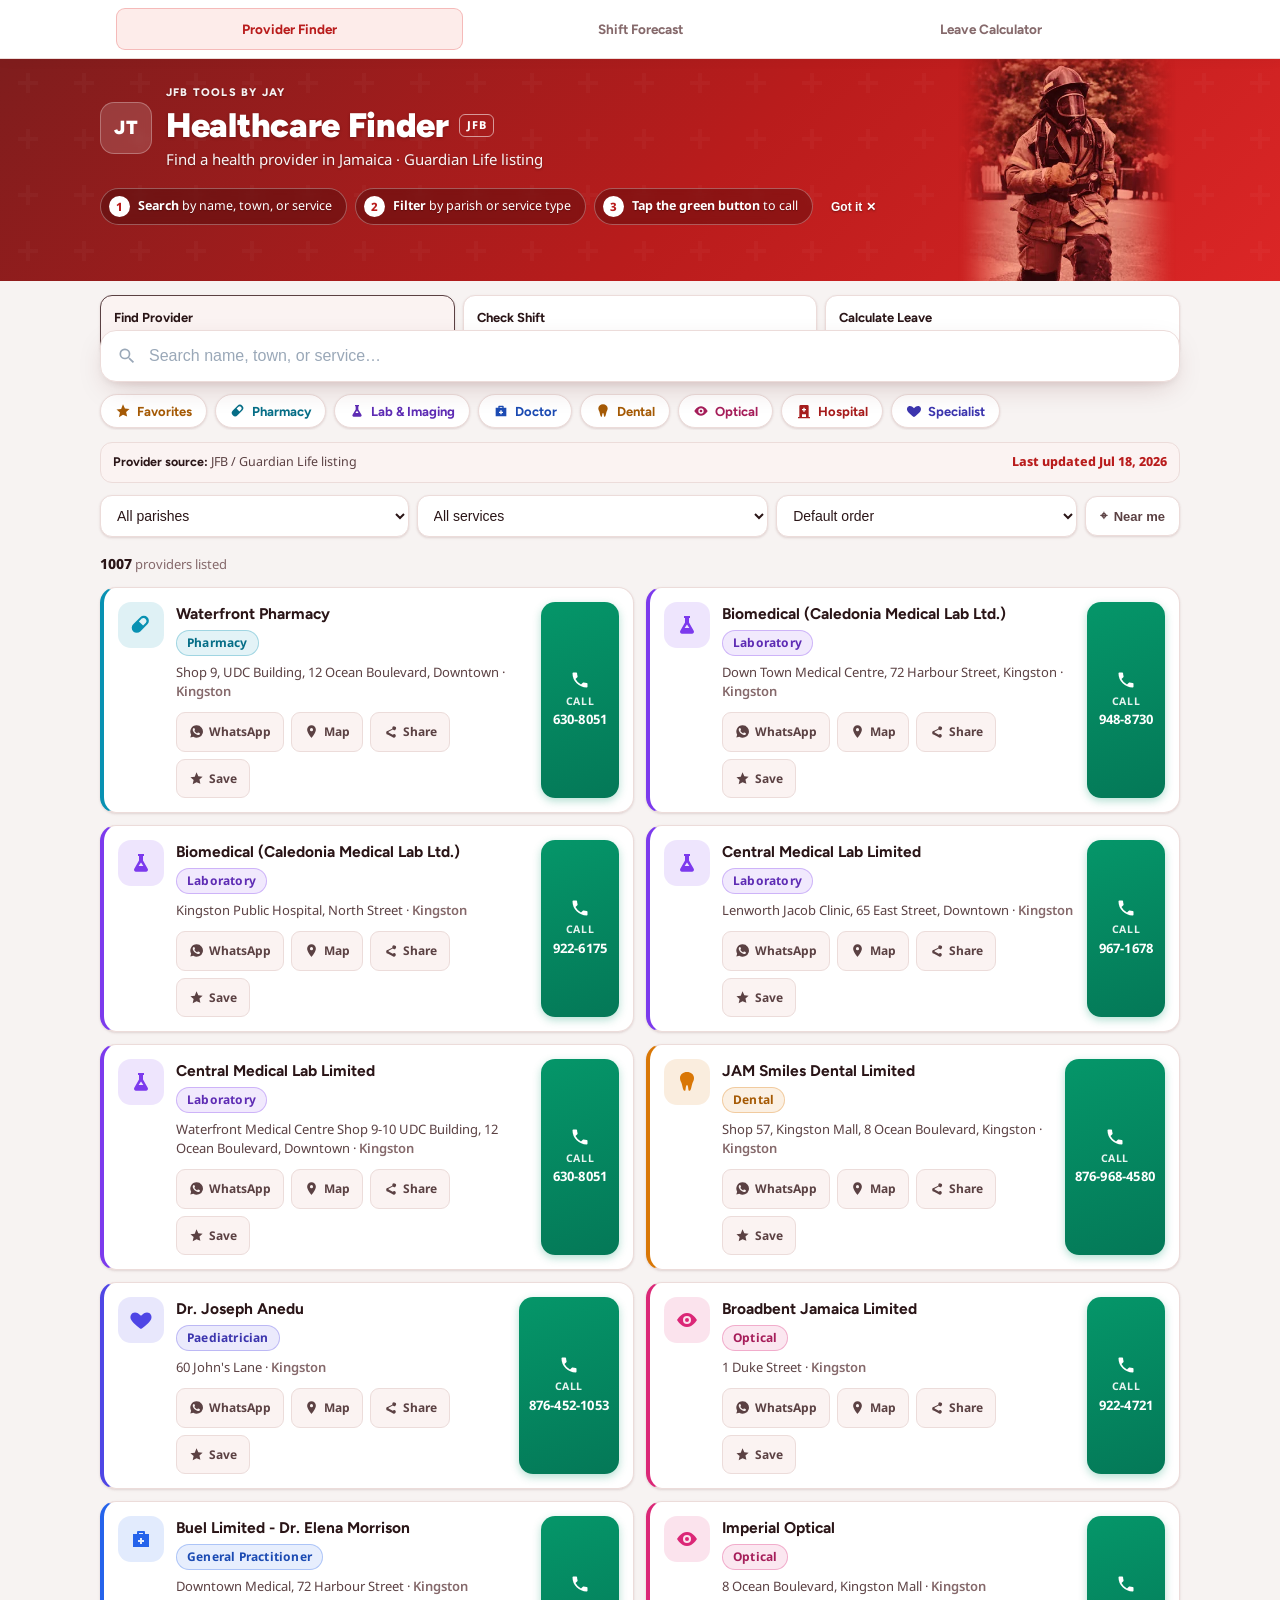
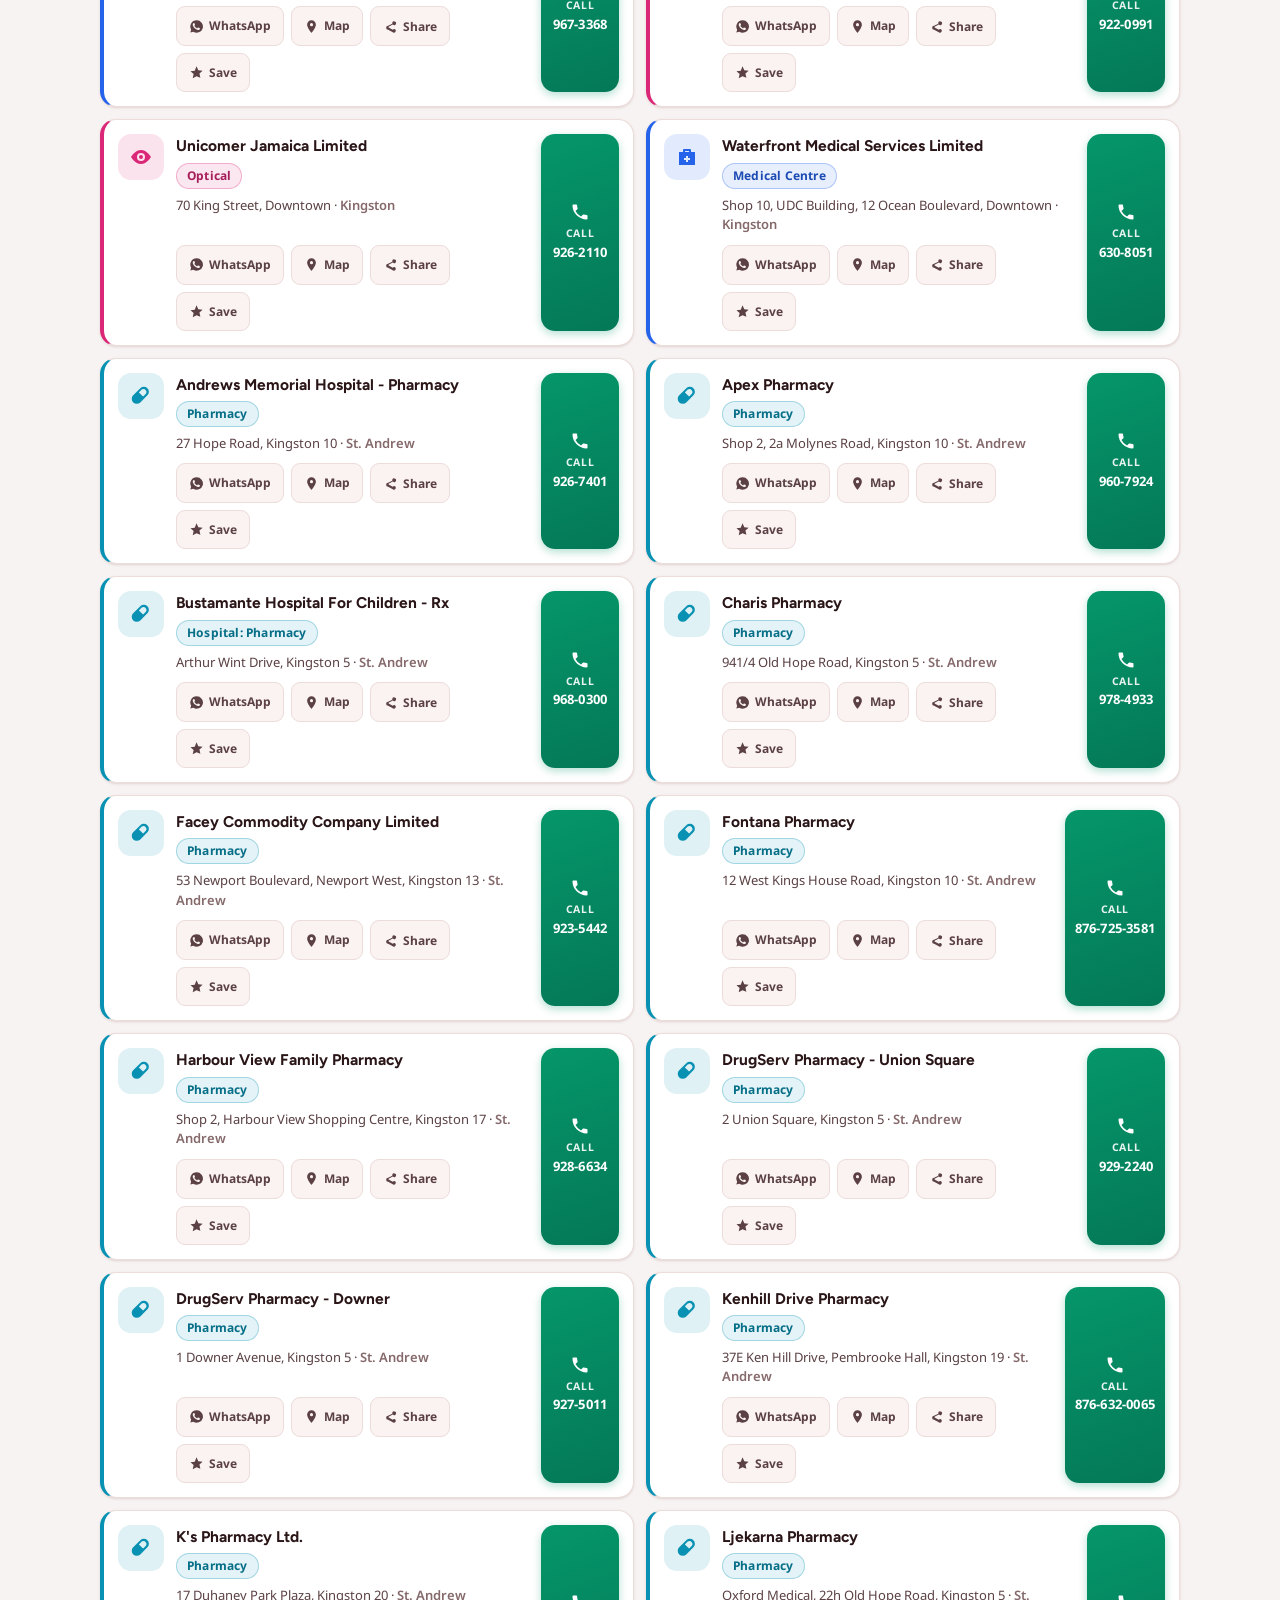
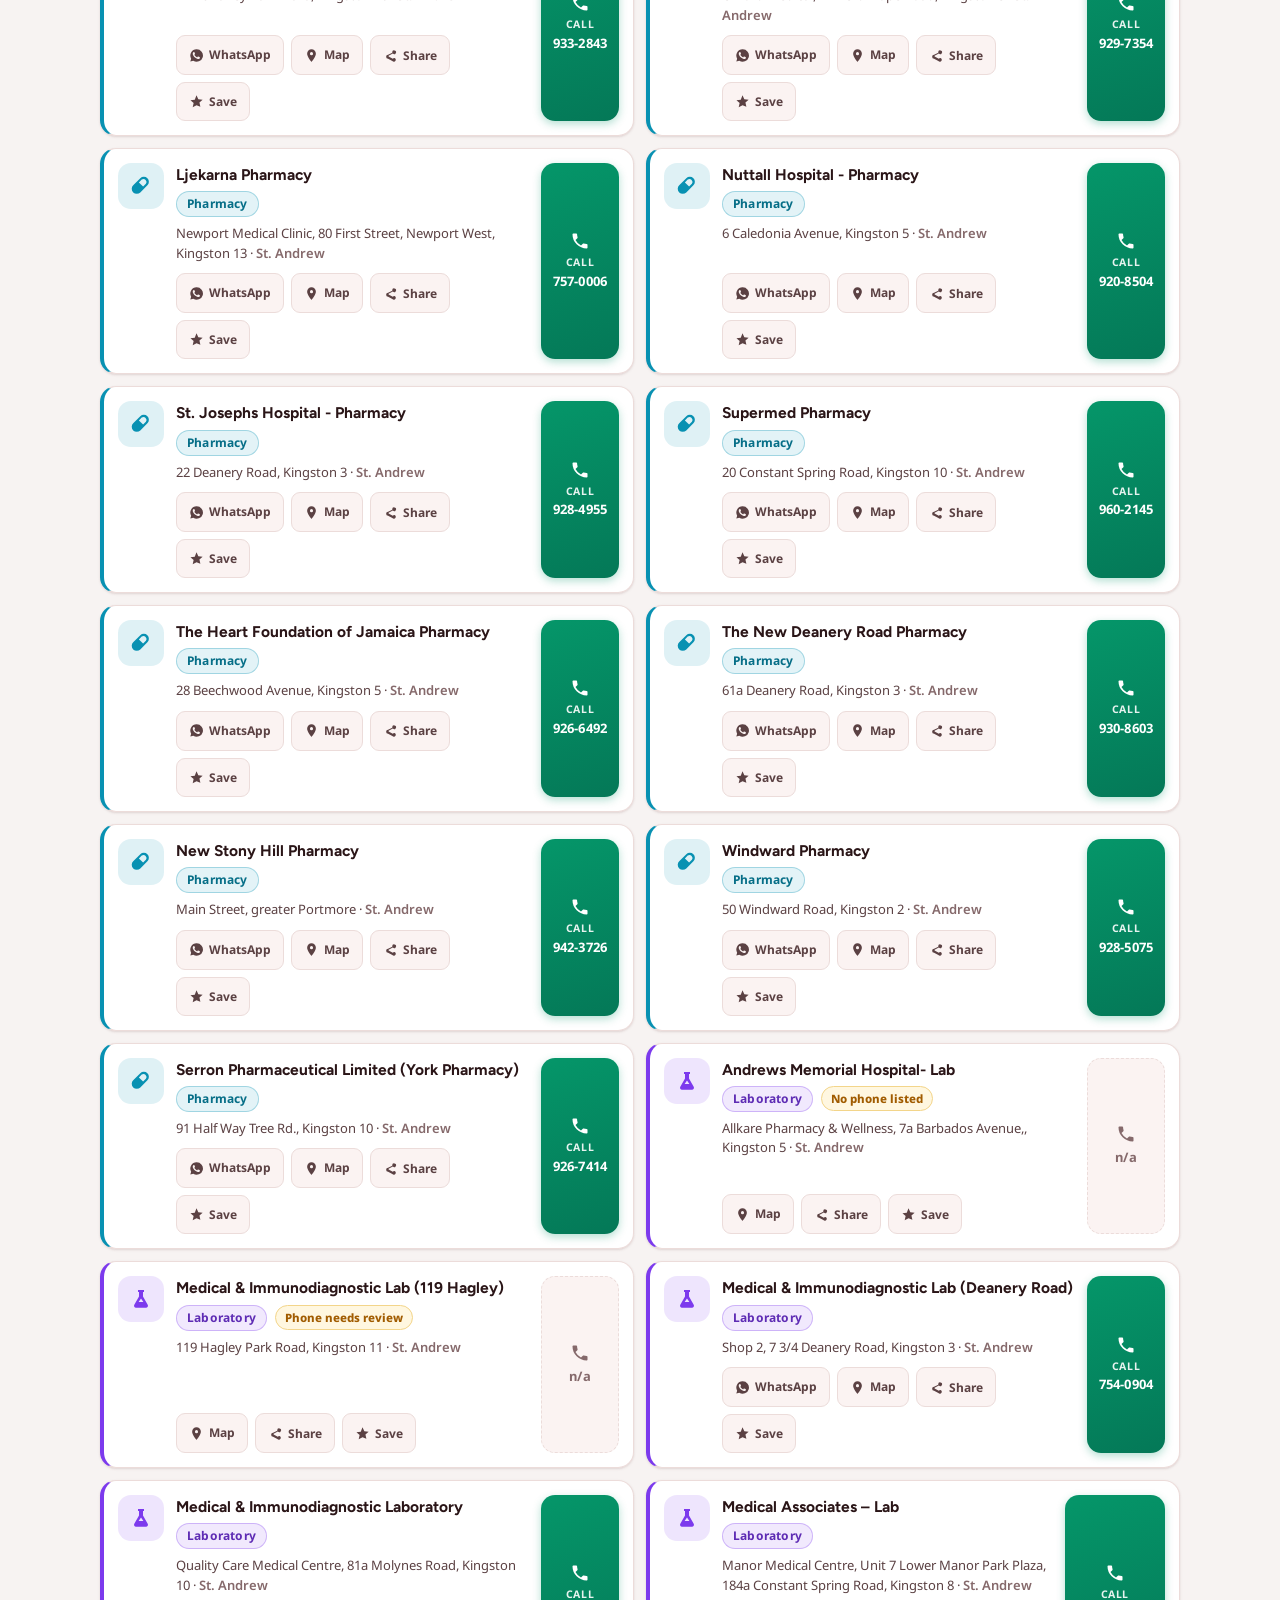
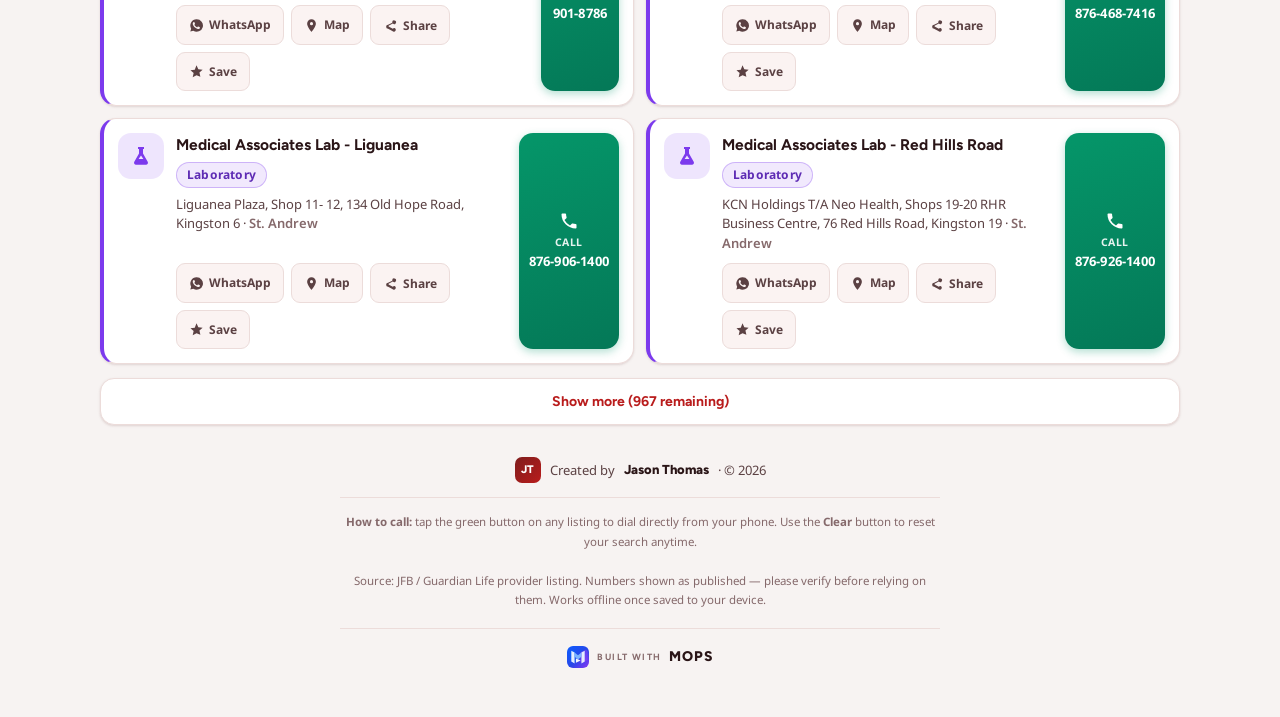
==== index.html @ def58ae9 "Calm the red: neutral selected states and more legible banner text - Selected chips/tabs/buttons use" ====
<!DOCTYPE html>
<html lang="en">
<head>
<meta charset="utf-8">
<meta name="viewport" content="width=device-width, initial-scale=1">
<meta name="theme-color" content="#b91c1c">
<title>Jason's Healthcare Finder List (JFB)</title>
<link rel="manifest" href="manifest.json">
<link rel="apple-touch-icon" href="icon-192.png">
<link rel="icon" type="image/png" href="icon-192.png">
<link rel="preconnect" href="https://fonts.googleapis.com">
<link rel="preconnect" href="https://fonts.gstatic.com" crossorigin>
<link href="https://fonts.googleapis.com/css2?family=Figtree:wght@500;600;700;800;900&family=Noto+Sans:wght@400;500;600;700&display=swap" rel="stylesheet">
<link rel="stylesheet" href="theme.css">
<style>
  /* Redesign v2 — hero gradient, category color system, card grid, sticky search
     Type: Figtree / Noto Sans · WCAG AA preserved */
  :root{ color-scheme:light dark;
    /* category colors */
    --cat-pharm:#0891b2; --cat-lab:#7c3aed; --cat-doc:#2563eb; --cat-spec:#4f46e5;
    --cat-dent:#d97706; --cat-opt:#db2777; --cat-hosp:#dc2626; --cat-def:#64748b;
    /* darkens chip text/fills for AA contrast on light bg; 0% in dark mode */
    --chip-mix:24%;
  }
  *{box-sizing:border-box;margin:0;padding:0}
  html{-webkit-text-size-adjust:100%;scroll-behavior:smooth}
  body{background:var(--bg);color:var(--ink);font-family:var(--font-body);line-height:1.5;padding-bottom:48px}
  a:focus-visible,button:focus-visible,select:focus-visible,input:focus-visible{
    outline:3px solid var(--ring);outline-offset:2px;border-radius:8px}
  @media (prefers-reduced-motion: reduce){
    *{animation-duration:.01ms !important;transition-duration:.01ms !important}
    html{scroll-behavior:auto}
  }
  .wrap{max-width:1080px;margin:0 auto}


  /* ---------- HERO ---------- */
  .hero{position:relative;overflow:hidden;color:#fff;
    background:linear-gradient(135deg,var(--hero1) 0%,var(--hero2) 55%,var(--hero3) 100%);
    padding:26px 16px 56px}
  .hero::before{content:"";position:absolute;inset:0;opacity:.5;pointer-events:none;
    background-image:url("data:image/svg+xml,%3Csvg xmlns='http://www.w3.org/2000/svg' width='56' height='56'%3E%3Cpath d='M26 14h4v8h8v4h-8v8h-4v-8h-8v-4h8z' fill='%23ffffff' fill-opacity='0.05'/%3E%3C/svg%3E")}
  .hero::after{content:"";position:absolute;right:-120px;top:-120px;width:340px;height:340px;
    border-radius:50%;background:radial-gradient(circle,rgba(255,255,255,.14),transparent 70%);pointer-events:none}
  .hero .inner{position:relative;z-index:1}
  .brand{display:flex;align-items:center;gap:14px}
  .brand-id{display:flex;align-items:center;gap:14px;min-width:0}
  .brandmark{flex:0 0 auto;width:52px;height:52px;border-radius:14px;
    background:rgba(255,255,255,.14);border:1px solid rgba(255,255,255,.28);
    backdrop-filter:blur(4px);color:#fff;font-family:var(--font-head);font-weight:900;
    font-size:19px;letter-spacing:.5px;display:flex;align-items:center;justify-content:center}
  .titlerow{display:flex;align-items:center;gap:10px;flex-wrap:wrap}
  h1{font-family:var(--font-head);font-weight:900;letter-spacing:-.3px;
    font-size:clamp(23px,4.5vw,34px);line-height:1.15}
  .badge{font-size:11px;font-weight:800;color:#fff;border:1.5px solid rgba(255,255,255,.55);
    border-radius:6px;padding:2px 7px;letter-spacing:.8px}
  .sub{margin-top:3px;font-size:clamp(13px,1.8vw,15px);color:rgba(255,255,255,.85)}
  .sub b{color:#fff;font-weight:700}
  .app-kicker{font-family:var(--font-head);font-size:11px;font-weight:800;letter-spacing:1.2px;
    text-transform:uppercase;color:rgba(255,255,255,.72);margin-bottom:4px}

  /* steps */
  .steps{display:flex;gap:8px;margin-top:18px;flex-wrap:wrap;align-items:center}
  .steps.hidden{display:none}
  .step{display:flex;align-items:center;gap:8px;background:rgba(255,255,255,.12);
    border:1px solid rgba(255,255,255,.22);border-radius:999px;padding:7px 14px 7px 8px;
    backdrop-filter:blur(4px)}
  .step .n{flex:0 0 auto;width:21px;height:21px;border-radius:50%;background:#fff;
    color:var(--hero2);font-size:11.5px;font-weight:800;display:flex;align-items:center;justify-content:center}
  .step .tx{font-size:12.5px;color:rgba(255,255,255,.92)}
  .step .tx b{color:#fff}
  .steps-dismiss{background:none;border:none;color:rgba(255,255,255,.75);font-size:12px;
    font-weight:700;cursor:pointer;padding:7px 10px;border-radius:999px}
  .steps-dismiss:hover{background:rgba(255,255,255,.12);color:#fff}

  /* ---------- STICKY SEARCH ---------- */
  .searchbar{position:sticky;top:54px;z-index:30;padding:0 16px;margin-top:-28px;
    transition:padding .2s}
  .searchbar .search{position:relative;max-width:1080px;margin:0 auto}
  .search input{width:100%;font-size:16px;padding:16px 16px 16px 48px;
    background:var(--card);border:1.5px solid var(--line);border-radius:16px;
    color:var(--ink);outline:none;box-shadow:var(--shadow-lg)}
  .search input::placeholder{color:#9aa8b8}
  .search input:focus{border-color:var(--primary-text);box-shadow:0 0 0 3px rgba(var(--primary-rgb),.18),var(--shadow-lg)}
  .search svg{position:absolute;left:17px;top:50%;transform:translateY(-50%);width:20px;height:20px;fill:#9aa8b8}
  .searchbar.stuck{background:var(--bg);padding-top:8px;padding-bottom:8px;
    box-shadow:0 10px 14px -12px rgba(var(--shadow-rgb),.35)}
  .searchbar.stuck .search input{box-shadow:var(--shadow)}
  @media (max-width:640px){
    .searchbar{position:relative;top:auto;z-index:1;margin-top:12px}
    .searchbar.stuck{background:transparent;padding-top:0;padding-bottom:0;box-shadow:none}
    .searchbar.stuck .search input{box-shadow:var(--shadow-lg)}
  }

  /* ---------- FILTERS ---------- */
  .controls{display:flex;gap:8px;margin:12px auto 0;padding:0 16px;flex-wrap:wrap;align-items:center;max-width:1112px}
  select{flex:1 1 auto;font-size:14px;padding:11px 12px;color:var(--ink);
    background:var(--card);border:1.5px solid var(--line);border-radius:12px;outline:none;
    min-width:130px;box-shadow:var(--shadow);cursor:pointer}
  select:focus{border-color:var(--primary-text)}
  .clear{flex:0 0 auto;font-size:13px;font-weight:700;padding:11px 14px;
    background:var(--card);color:var(--cat-hosp);border:1.5px solid var(--line);border-radius:12px;
    cursor:pointer;box-shadow:var(--shadow);display:none;align-items:center;gap:5px}
  .clear.on{display:inline-flex}
  .clear:hover{border-color:var(--cat-hosp);background:color-mix(in srgb,var(--cat-hosp) 8%,var(--card))}
  .near{flex:0 0 auto;font-size:13px;font-weight:800;padding:11px 14px;
    background:var(--card);color:var(--ink2);border:1.5px solid var(--line);
    border-radius:12px;cursor:pointer;box-shadow:var(--shadow);display:inline-flex;align-items:center;gap:7px}
  .near:hover{background:var(--primary-soft);border-color:var(--primary-text)}
  .near.on{background:var(--sel-bg);border-color:var(--sel-bg);color:var(--sel-fg)}
  .near.busy{opacity:.75;cursor:wait}
  .suite-strip{display:grid;grid-template-columns:repeat(3,1fr);gap:8px;max-width:1112px;margin:14px auto 0;padding:0 16px}
  .suite-tile{text-decoration:none;background:var(--card);border:1.5px solid var(--line);border-radius:12px;
    padding:12px 13px;box-shadow:var(--shadow);color:var(--ink2);transition:transform .12s,border-color .15s}
  .suite-tile:hover{transform:translateY(-1px);border-color:var(--primary-text)}
  .suite-tile.active{background:var(--card2);border-color:var(--ink2)}
  .suite-tile b{display:block;font-family:var(--font-head);font-size:13px;color:var(--ink);margin-bottom:2px}
  .suite-tile span{display:block;font-size:11.5px;color:var(--muted);line-height:1.35}
  .sourcebar{max-width:1112px;margin:12px auto 0;padding:0 16px}
  .sourcebar-inner{display:flex;gap:8px;align-items:center;justify-content:space-between;flex-wrap:wrap;
    background:var(--card2);border:1px solid var(--line);border-radius:12px;padding:10px 12px;
    color:var(--ink2);font-size:12.5px}
  .sourcebar b{font-family:var(--font-head);color:var(--ink)}
  .sourcebar .stamp{font-weight:800;color:var(--primary-text)}
  @media (max-width:640px){.suite-strip{grid-template-columns:1fr}.suite-tile span{display:none}}

  /* ---------- RESULTS BAR ---------- */
  .resultsbar{display:flex;align-items:center;gap:8px;flex-wrap:wrap;
    padding:16px 16px 4px;max-width:1112px;margin:0 auto;font-size:13px;color:var(--muted)}
  .resultsbar b{color:var(--ink);font-weight:800;font-size:14px}
  .fchip{display:inline-flex;align-items:center;gap:6px;font-size:12px;font-weight:700;
    color:var(--ink);background:var(--card2);border:1px solid var(--line);
    border-radius:999px;padding:4px 6px 4px 11px;cursor:pointer;font-family:var(--font-body)}
  .fchip .x{width:16px;height:16px;border-radius:50%;background:rgba(var(--shadow-rgb),.12);
    display:inline-flex;align-items:center;justify-content:center;font-size:11px;line-height:1}
  .fchip:hover .x{background:rgba(var(--shadow-rgb),.25)}

  /* ---------- CATEGORY QUICK-CHIPS ---------- */
  .catbar{display:flex;gap:8px;overflow-x:auto;padding:12px 16px 2px;max-width:1112px;margin:0 auto;
    -webkit-overflow-scrolling:touch;scrollbar-width:none}
  .catbar::-webkit-scrollbar{display:none}
  .catchip{flex:0 0 auto;display:inline-flex;align-items:center;gap:6px;font-family:var(--font-head);
    font-size:13px;font-weight:700;color:color-mix(in srgb,#000 var(--chip-mix),var(--cc,var(--muted)));cursor:pointer;
    background:var(--card);border:1.5px solid var(--line);border-radius:999px;padding:8px 14px;
    box-shadow:var(--shadow);white-space:nowrap;transition:border-color .15s,background .15s,transform .12s}
  .catchip:hover{transform:translateY(-1px)}
  .catchip svg{width:16px;height:16px;fill:color-mix(in srgb,#000 var(--chip-mix),var(--cc,var(--muted)))}
  .catchip.on{color:#fff;background:color-mix(in srgb,#000 var(--chip-mix),var(--cc,var(--primary)));border-color:color-mix(in srgb,#000 var(--chip-mix),var(--cc,var(--primary)))}
  .catchip.on svg{fill:#fff}

  /* ---------- CARD GRID ---------- */
  main{padding:8px 16px 0;max-width:1112px;margin:0 auto;
    display:grid;grid-template-columns:1fr;gap:10px}
  @media(min-width:900px){main{grid-template-columns:1fr 1fr;gap:12px}}
  .card{background:var(--card);border:1px solid var(--line);border-radius:16px;
    padding:14px;display:flex;gap:12px;align-items:center;box-shadow:var(--shadow);
    border-left:4px solid var(--cat,var(--cat-def));
    transition:transform .15s ease,box-shadow .15s ease}
  .card:hover{transform:translateY(-2px);box-shadow:0 8px 20px -8px rgba(var(--shadow-rgb),.28)}
  .card.in{animation:rise .35s ease both}
  @keyframes rise{from{opacity:0;transform:translateY(10px)}to{opacity:1;transform:none}}
  .avatar{flex:0 0 auto;width:46px;height:46px;border-radius:13px;align-self:flex-start;
    background:color-mix(in srgb,var(--cat,var(--cat-def)) 13%,transparent);
    display:flex;align-items:center;justify-content:center}
  .avatar svg{width:24px;height:24px;fill:var(--cat,var(--cat-def))}
  .card .body{flex:1;min-width:0}
  .name{font-family:var(--font-head);font-size:15.5px;font-weight:700;margin-bottom:5px;color:var(--ink)}
  .typerow{display:flex;align-items:center;gap:8px;margin-bottom:7px;flex-wrap:wrap}
  .chip{font-size:12px;font-weight:700;letter-spacing:.2px;
    color:color-mix(in srgb,#000 var(--chip-mix),var(--cat,var(--cat-def)));
    background:color-mix(in srgb,var(--cat,var(--cat-def)) 11%,transparent);
    border:1px solid color-mix(in srgb,var(--cat,var(--cat-def)) 30%,transparent);
    border-radius:20px;padding:3px 10px;white-space:nowrap}
  .badge-soft{font-size:11.5px;font-weight:800;color:var(--muted);
    background:var(--card2);border:1px solid var(--line);border-radius:999px;padding:3px 9px;white-space:nowrap}
  .badge-soft.warn{color:#a15c00;background:#fff7e0;border-color:#f3d58a}
  .distance{font-size:12px;color:var(--primary-text);font-weight:800;margin-top:5px}
  .addr{font-size:13px;color:var(--ink2);line-height:1.5}
  .parish{color:var(--muted);font-weight:600}
  .note{font-size:12px;color:var(--muted);font-style:italic;margin-top:5px}
  .call{flex:0 0 auto;display:flex;flex-direction:column;align-items:center;justify-content:center;
    text-decoration:none;min-width:78px;padding:11px 10px;border-radius:14px;
    background:linear-gradient(160deg,var(--green),var(--green-dark));color:#fff;font-weight:700;
    box-shadow:0 3px 8px rgba(5,150,105,.30);transition:transform .12s ease,box-shadow .12s ease}
  .call:hover{transform:translateY(-1px);box-shadow:0 5px 12px rgba(5,150,105,.38)}
  .call:active{transform:scale(.96)}
  .call svg{width:20px;height:20px;fill:#fff;margin-bottom:4px}
  .call .lbl{font-size:10.5px;text-transform:uppercase;letter-spacing:.6px;opacity:.9;margin-bottom:1px}
  .call .num{font-size:13px;letter-spacing:.2px}
  .call.dead{background:var(--card2);color:var(--muted);pointer-events:none;
    border:1px dashed var(--line);box-shadow:none}
  .call.dead svg{fill:var(--muted)}

  /* ---------- CARD ACTION ROW ---------- */
  .card{align-items:stretch}
  .card .body{display:flex;flex-direction:column}
  .actions{display:flex;gap:7px;margin-top:auto;padding-top:10px;flex-wrap:wrap}
  .act{display:inline-flex;align-items:center;gap:5px;font-family:var(--font-body);font-size:12px;
    font-weight:700;color:var(--ink2);text-decoration:none;cursor:pointer;
    background:var(--card2);border:1px solid var(--line);border-radius:9px;padding:10px 12px;
    transition:transform .12s ease,border-color .15s,background .15s,color .15s}
  .act:hover{transform:translateY(-1px);border-color:var(--primary-text);color:var(--primary-text)}
  .act svg{width:15px;height:15px;fill:currentColor}
  .act.wa:hover{border-color:#25d366;color:#128c3e}
  .act.fav.on{background:#fff7e0;border-color:var(--cat-dent);color:var(--cat-dent)}
  .act.fav.on svg{fill:var(--cat-dent)}
  @media (prefers-color-scheme: dark){ .act.fav.on{background:rgba(251,191,36,.14)} }

  /* On narrow screens the call button becomes a full-width bar under the card
     instead of a full-height side column */
  @media (max-width:640px){
    .card{flex-wrap:wrap}
    .call{flex:1 1 100%;flex-direction:row;gap:9px;min-width:0;padding:12px 14px;margin-top:2px}
    .call svg{margin-bottom:0}
    .call .lbl{margin-bottom:0}
    .call .num{font-size:14.5px}
    .call.dead{padding:9px 14px}
  }

  .empty{grid-column:1/-1;text-align:center;color:var(--muted);padding:48px 20px;font-size:14px}
  .empty svg{width:54px;height:54px;fill:none;stroke:var(--muted);stroke-width:1.6;
    opacity:.6;margin-bottom:12px}
  .empty b{color:var(--ink);display:block;margin-bottom:6px;font-size:16px;font-family:var(--font-head)}
  .empty button{margin-top:14px;font-size:13.5px;font-weight:700;color:var(--ink2);
    background:var(--card2);border:1.5px solid var(--line);border-radius:10px;
    padding:9px 18px;cursor:pointer}
  mark{background:#fde68a;color:#7c4a03;border-radius:3px;padding:0 2px;font-weight:700}
  .more{grid-column:1/-1;display:block;width:100%;padding:14px;margin:2px 0;text-align:center;
    background:var(--card);color:var(--primary-text);border:1.5px solid var(--line);border-radius:14px;
    font-size:14px;font-weight:700;font-family:var(--font-head);cursor:pointer;box-shadow:var(--shadow);
    transition:background .15s,border-color .15s}
  .more:hover{border-color:var(--primary-text);background:var(--primary-soft)}

  /* ---------- BACK TO TOP ---------- */
  .totop{position:fixed;right:16px;bottom:18px;z-index:35;width:46px;height:46px;border-radius:50%;
    background:var(--primary-dark);color:#fff;border:none;cursor:pointer;box-shadow:var(--shadow-lg);
    display:flex;align-items:center;justify-content:center;opacity:0;pointer-events:none;
    transform:translateY(8px);transition:opacity .2s,transform .2s}
  .totop.on{opacity:1;pointer-events:auto;transform:none}
  .totop svg{width:20px;height:20px;fill:#fff}

  /* ---------- FOOTER ---------- */
  footer{padding:30px 16px 0;color:var(--muted);font-size:11.5px;text-align:center;line-height:1.7}
  footer .wrap{max-width:600px}
  footer .credit{display:flex;align-items:center;justify-content:center;gap:9px;
    font-size:13px;color:var(--ink2);margin-bottom:14px;padding-bottom:14px;border-bottom:1px solid var(--line)}
  footer .credit .cm{width:26px;height:26px;border-radius:7px;background:linear-gradient(135deg,var(--hero1),var(--hero2));
    color:#fff;font-family:var(--font-head);font-weight:800;font-size:11px;letter-spacing:.3px;
    display:inline-flex;align-items:center;justify-content:center}
  footer .credit b{font-family:var(--font-head);color:var(--ink);font-weight:800}
  footer .mops{display:flex;align-items:center;justify-content:center;gap:8px;
    margin-top:18px;padding-top:16px;border-top:1px solid var(--line)}
  footer .mops .mops-m{width:22px;height:22px;flex:0 0 auto;border-radius:6px}
  footer .mops .mops-tag{font-family:var(--font-head);font-size:9px;font-weight:700;
    letter-spacing:1.4px;color:var(--muted)}
  footer .mops .mops-wm{font-family:var(--font-head);font-size:14px;font-weight:800;
    letter-spacing:.8px;color:var(--ink)}

  /* ---------- DARK MODE ---------- */
  @media (prefers-color-scheme: dark){
    :root{
      --cat-pharm:#38bdf8; --cat-lab:#a78bfa; --cat-doc:#60a5fa; --cat-spec:#818cf8;
      --cat-dent:#fbbf24; --cat-opt:#f472b6; --cat-hosp:#f87171; --cat-def:#94a3b8;
      --chip-mix:0%;
    }
    .badge-soft.warn{color:#fbbf24;background:rgba(251,191,36,.14);border-color:rgba(251,191,36,.35)}
    mark{background:#7c4a03;color:#fde68a}
  }
</style>
</head>
<body>
<nav class="nav">
  <div class="nav-inner">
    <a href="./" class="active">Provider Finder</a>
    <a href="watch/">Shift Forecast</a>
    <a href="leave/">Leave Calculator</a>
  </div>
</nav>

<header class="hero">
 <div class="inner wrap">
  <div class="brand">
    <div class="brand-id">
      <div class="brandmark" aria-hidden="true">JT</div>
      <div>
        <div class="app-kicker">JFB Tools by Jay</div>
        <div class="titlerow"><h1>Healthcare Finder</h1><span class="badge">JFB</span></div>
        <div class="sub">Find a health provider in Jamaica · Guardian Life listing</div>
      </div>
    </div>
  </div>
  <div class="steps" id="steps">
    <div class="step"><span class="n">1</span><span class="tx"><b>Search</b> by name, town, or service</span></div>
    <div class="step"><span class="n">2</span><span class="tx"><b>Filter</b> by parish or service type</span></div>
    <div class="step"><span class="n">3</span><span class="tx"><b>Tap the green button</b> to call</span></div>
    <button class="steps-dismiss" id="stepsHide" type="button" aria-label="Hide instructions">Got it ✕</button>
  </div>
 </div>
</header>

<div class="suite-strip" aria-label="JFB tools">
  <a class="suite-tile active" href="./"><b>Find Provider</b><span>Search, filter, call, map, and save providers.</span></a>
  <a class="suite-tile" href="watch/"><b>Check Shift</b><span>See current duty, next shift, and calendar export.</span></a>
  <a class="suite-tile" href="leave/"><b>Calculate Leave</b><span>Get return dates with public holidays excluded.</span></a>
</div>

<div class="searchbar" id="searchbar">
  <div class="search">
    <svg viewBox="0 0 24 24" aria-hidden="true"><path d="M15.5 14h-.79l-.28-.27a6.5 6.5 0 1 0-.7.7l.27.28v.79l5 4.99L20.49 19zm-6 0A4.5 4.5 0 1 1 14 9.5 4.5 4.5 0 0 1 9.5 14z"/></svg>
    <input id="q" type="search" inputmode="search" autocomplete="off"
      placeholder="Search name, town, or service…" aria-label="Search providers">
  </div>
</div>

<div class="catbar" id="catbar" role="group" aria-label="Quick category filters"></div>

<div class="sourcebar">
  <div class="sourcebar-inner">
    <span><b>Provider source:</b> JFB / Guardian Life listing</span>
    <span class="stamp">Last updated Jul 18, 2026</span>
  </div>
</div>

<div class="controls">
  <select id="parish" aria-label="Filter by parish"></select>
  <select id="type" aria-label="Filter by provider type"></select>
  <select id="sort" aria-label="Sort results">
    <option value="default">Default order</option>
    <option value="relevance">Best match</option>
    <option value="az">Name: A to Z</option>
    <option value="distance">Nearest first</option>
  </select>
  <button id="near" class="near" type="button" aria-pressed="false" aria-label="Use your location to sort providers nearby">
    <span aria-hidden="true">⌖</span> Near me
  </button>
  <button id="clear" class="clear" type="button" aria-label="Clear search and filters">&times; Clear</button>
</div>

<div class="resultsbar" id="count" role="status" aria-live="polite"></div>
<main id="list"></main>

<button class="totop" id="totop" type="button" aria-label="Back to top">
  <svg viewBox="0 0 24 24"><path d="M12 5l7 7-1.4 1.4L13 8.8V20h-2V8.8l-4.6 4.6L5 12z"/></svg>
</button>

<footer>
 <div class="wrap">
  <div class="credit"><span class="cm" aria-hidden="true">JT</span> Created by <b>Jason Thomas</b> &middot; &copy; 2026</div>
  <b>How to call:</b> tap the green button on any listing to dial directly from your phone.
  Use the <b>Clear</b> button to reset your search anytime.<br><br>
  Source: JFB / Guardian Life provider listing. Numbers shown as published — please verify before relying on them.
  Works offline once saved to your device.
  <div class="mops" role="img" aria-label="Built with MOPS — Media Operations System">
    <svg class="mops-m" viewBox="0 0 128 128" aria-hidden="true">
      <defs><linearGradient id="mopsGrad" x1="0" y1="0" x2="1" y2="1">
        <stop offset="0" stop-color="#0b5cff"/><stop offset=".54" stop-color="#2847e8"/><stop offset="1" stop-color="#8a35f4"/>
      </linearGradient></defs>
      <rect width="128" height="128" rx="24" fill="url(#mopsGrad)"/>
      <path d="M15 34 33 23l17 13v60L15 80Z" fill="#006cff" opacity=".42"/>
      <path d="M78 36 111 20l9 10v51L88 100 78 88Z" fill="#b640ff" opacity=".38"/>
      <path d="M25 28 44 38v64L25 90Z" fill="#eff7ff" opacity=".95"/>
      <path d="M84 38 103 28v62l-19 12Z" fill="#eff7ff" opacity=".94"/>
      <path d="M44 38 64 54l20-16v25L64 78 44 63Z" fill="#80bcff" opacity=".94"/>
      <path d="M52 73v24l27-12Z" fill="#fff" opacity=".95"/>
    </svg>
    <span class="mops-tag">BUILT WITH</span><span class="mops-wm">MOPS</span>
  </div>
 </div>
</footer>

<script src="data.js?v=7"></script>
<script>
const PHONE_ICON = '<svg viewBox="0 0 24 24"><path d="M6.6 10.8a15.1 15.1 0 0 0 6.6 6.6l2.2-2.2c.3-.3.7-.4 1-.2 1.1.4 2.3.6 3.6.6.6 0 1 .4 1 1V20c0 .6-.4 1-1 1A17 17 0 0 1 3 4c0-.6.5-1 1-1h3.5c.6 0 1 .4 1 1 0 1.2.2 2.4.6 3.6.1.4 0 .8-.3 1z"/></svg>';
const WA_ICON = '<svg viewBox="0 0 24 24"><path d="M12 2a10 10 0 0 0-8.6 15l-1.3 4.7 4.8-1.3A10 10 0 1 0 12 2zm5.8 14.1c-.2.7-1.4 1.3-2 1.4-.5.1-1.2.1-1.9-.1-.4-.1-1-.3-1.7-.6-3-1.3-4.9-4.3-5-4.5-.2-.2-1.2-1.6-1.2-3s.7-2.1 1-2.4c.2-.3.5-.4.7-.4h.5c.2 0 .4 0 .6.5l.8 2c.1.2.1.4 0 .5l-.4.6-.3.3c-.2.2-.3.4-.2.7.2.3.8 1.3 1.7 2.1 1.2 1 2.1 1.4 2.4 1.5.2.1.4.1.6-.1l.7-.9c.2-.3.4-.2.7-.1l2 .9c.2.1.4.2.5.3.1.2.1.7-.1 1.3z"/></svg>';
const MAP_ICON = '<svg viewBox="0 0 24 24"><path d="M12 2a7 7 0 0 0-7 7c0 5 7 13 7 13s7-8 7-13a7 7 0 0 0-7-7zm0 9.5A2.5 2.5 0 1 1 12 6.5a2.5 2.5 0 0 1 0 5z"/></svg>';
const SHARE_ICON = '<svg viewBox="0 0 24 24"><path d="M18 16a3 3 0 0 0-2.3 1.1l-6.8-3.5a3 3 0 0 0 0-1.2l6.8-3.5a3 3 0 1 0-.9-2.1c0 .2 0 .4.1.6L8.1 10.9a3 3 0 1 0 0 6.2l6.9 3.6a3 3 0 1 0 3-4.7z"/></svg>';
const STAR_ICON = '<svg viewBox="0 0 24 24"><path d="M12 2l2.9 6.3 6.9.7-5.1 4.6 1.5 6.8L12 17.8 5.9 21.2l1.5-6.8L2.3 9.8l6.9-.7z"/></svg>';

/* Favorites (persisted by name|dial) */
DATA.forEach((d,i)=>{ d._id=i; });
function favId(d){ return d.n+'|'+(d.dial||''); }

/* data cleanup: placeholder/fake phone numbers (e.g. 999-9999) */
function isFakeDial(d){
  const digits=(d.dial||'').replace(/\D/g,'');
  if(/9{7}$/.test(digits)) return true;
  if(/\b999-?\s?9999\b/.test(d.ph||'')) return true;
  return false;
}
function phoneStatus(d){
  if(isFakeDial(d)) return 'Phone needs review';
  if(!(d.dial||'').replace(/\D/g,'')) return 'No phone listed';
  return '';
}
/* data cleanup: internal editorial notes that should not reach users */
function publicNote(no){
  if(!no) return '';
  if(/added by association|not indicated|different address on jfb|on jfb listing|proceed to add/i.test(no)) return '';
  return no;
}
let FAVS=new Set();
try{ FAVS=new Set(JSON.parse(localStorage.getItem('jfb-favs')||'[]')); }catch(e){}
function saveFavs(){ try{ localStorage.setItem('jfb-favs',JSON.stringify([...FAVS])); }catch(e){} }

/* Quick-chip categories (family key -> label). Match catOf() families. */
const CAT_LABELS={ pharm:'Pharmacy', lab:'Lab & Imaging', doc:'Doctor', dent:'Dental', opt:'Optical', hosp:'Hospital', spec:'Specialist' };

/* Category system: color + icon per service family */
const CAT_ICONS = {
  pharm:'<path d="M4.2 11.3l7.1-7.1a5 5 0 0 1 7.1 7.1l-7.1 7.1a5 5 0 0 1-7.1-7.1zm8.5-5.7L9.9 8.4l4.2 4.2 2.8-2.8a3 3 0 0 0-4.2-4.2z"/>',
  lab:'<path d="M9 3h6v2h-1v4.6l4.7 8.1a2 2 0 0 1-1.7 3H7a2 2 0 0 1-1.7-3L10 9.6V5H9V3zm3 8.5L9.6 15h4.8L12 11.5z"/>',
  doc:'<path d="M9 4h6a1 1 0 0 1 1 1v2h4v13H4V7h4V5a1 1 0 0 1 1-1zm1 3h4V6h-4v1zm1 4v2H9v2h2v2h2v-2h2v-2h-2v-2h-2z"/>',
  spec:'<path d="M12 21S4.5 16.1 2 11.5C.4 8 2.6 4.5 6 4.5c2 0 3.9 1.2 6 3.3 2.1-2.1 4-3.3 6-3.3 3.4 0 5.6 3.5 4 7-2.5 4.6-10 9.5-10 9.5z"/>',
  dent:'<path d="M12 2C8.1 2 5 4.6 5 8c0 2 .8 3.4 1.5 4.9.7 1.6 1 4.6 2 7.1.4 1 1.8 1 2-.1.3-1.7.5-4.9 1.5-4.9s1.2 3.2 1.5 4.9c.2 1.1 1.6 1.1 2 .1 1-2.5 1.3-5.5 2-7.1.7-1.5 1.5-2.9 1.5-4.9 0-3.4-3.1-6-7-6z"/>',
  opt:'<path d="M12 5C6 5 2 12 2 12s4 7 10 7 10-7 10-7-4-7-10-7zm0 11a4 4 0 1 1 0-8 4 4 0 0 1 0 8zm0-2a2 2 0 1 0 0-4 2 2 0 0 0 0 4z"/>',
  hosp:'<path d="M19 21V5a2 2 0 0 0-2-2H7a2 2 0 0 0-2 2v16H3v2h18v-2h-2zM11 7h2v2h2v2h-2v2h-2v-2H9V9h2V7zm-2 14v-4h6v4H9z"/>',
  def:'<path d="M12 2a10 10 0 1 0 0 20 10 10 0 0 0 0-20zm1 5h-2v4H7v2h4v4h2v-4h4v-2h-4V7z"/>'
};
function catOf(t){
  t=(t||'').toLowerCase();
  if(t.includes('pharm'))return['pharm','var(--cat-pharm)'];
  if(t.includes('lab')||t.includes('diagnost')||t.includes('radio')||t.includes('dialysis'))return['lab','var(--cat-lab)'];
  if(t.includes('general pract')||t.includes('medical centre')||t.includes('internist'))return['doc','var(--cat-doc)'];
  if(t.includes('dental'))return['dent','var(--cat-dent)'];
  if(t.includes('optic')||t.includes('ophthal'))return['opt','var(--cat-opt)'];
  if(t.includes('hospital'))return['hosp','var(--cat-hosp)'];
  if(t)return['spec','var(--cat-spec)'];
  return['def','var(--cat-def)'];
}

const $=s=>document.querySelector(s);
const qEl=$('#q'), parishEl=$('#parish'), typeEl=$('#type'), sortEl=$('#sort'),
      clearEl=$('#clear'), nearEl=$('#near'), listEl=$('#list'), countEl=$('#count');

const TOTAL = DATA.length;

// build filter options
const parishes=[...new Set(DATA.map(d=>d.p).filter(Boolean))].sort();
const types=[...new Set(DATA.map(d=>d.t).filter(Boolean))].sort();
parishEl.innerHTML='<option value="">All parishes</option>'+parishes.map(p=>`<option>${p}</option>`).join('');
typeEl.innerHTML='<option value="">All services</option>'+types.map(t=>`<option>${t}</option>`).join('');

let shown=0; const PAGE=40; let current=[];
let catFilter='';      // active category family key, '' = none
let favFilter=false;   // showing favorites only
let userLoc=null;      // browser geolocation, if allowed

const PARISH_CENTERS={
  'Kingston':[17.9712,-76.7928],
  'St. Andrew':[18.0179,-76.8099],
  'St. Catherine':[18.0364,-77.0564],
  'Clarendon':[17.9557,-77.2405],
  'Manchester':[18.0417,-77.5071],
  'St. Elizabeth':[18.0788,-77.6994],
  'Westmoreland':[18.2944,-78.1564],
  'Hanover':[18.4098,-78.1336],
  'St. James':[18.4762,-77.8939],
  'Trelawny':[18.3526,-77.6078],
  'St. Ann':[18.4045,-77.1031],
  'St. Mary':[18.3093,-76.8998],
  'Portland':[18.1761,-76.4509],
  'St. Thomas':[17.9700,-76.4332]
};
const SEARCH_ALIASES={
  doctor:['doctor','dr','physician','general practitioner','gp','clinic','medical centre'],
  gp:['gp','general practitioner','doctor','medical centre'],
  children:['children','child','paediatrician','pediatrician','kid','kids'],
  pediatrician:['paediatrician','pediatrician','children','child'],
  lab:['lab','laboratory','diagnostic','diagnostics','blood test','test'],
  xray:['xray','x-ray','radiology','imaging','diagnostic','diagnostics'],
  eye:['eye','optical','ophthalmologist','vision','glasses'],
  dentist:['dentist','dental','teeth','tooth'],
  hospital:['hospital','inpatient','outpatient','emergency'],
  pharmacy:['pharmacy','pharm','rx','drug','medication'],
  physio:['physio','physiotherapist','physical therapy','rehab','rehabilitation'],
  gynae:['gynae','gynaecologist','gynecologist','obgyn','women']
};

/* Build the category quick-chip bar (only families present in the data) */
const catbarEl=$('#catbar');
const presentCats=[...new Set(DATA.map(d=>catOf(d.t)[0]))];
const CAT_ORDER=['pharm','lab','doc','dent','opt','hosp','spec'];
function renderCatbar(){
  const favCount=FAVS.size;
  let html=`<button class="catchip${favFilter?' on':''}" data-cat="__fav" style="--cc:var(--cat-dent)" aria-pressed="${favFilter}"><svg viewBox="0 0 24 24">${STAR_ICON.match(/<path[^>]*>/)[0]}</svg>Favorites${favCount?` (${favCount})`:''}</button>`;
  html+=CAT_ORDER.filter(k=>presentCats.includes(k)).map(k=>{
    const on=catFilter===k;
    return `<button class="catchip${on?' on':''}" data-cat="${k}" style="--cc:var(--cat-${k})" aria-pressed="${on}"><svg viewBox="0 0 24 24">${CAT_ICONS[k]}</svg>${CAT_LABELS[k]}</button>`;
  }).join('');
  catbarEl.innerHTML=html;
}
catbarEl.addEventListener('click',e=>{
  const b=e.target.closest('.catchip'); if(!b)return;
  const c=b.dataset.cat;
  if(c==='__fav'){ favFilter=!favFilter; }
  else { catFilter = catFilter===c ? '' : c; }
  renderCatbar(); render(true);
});

/* External-action URLs */
function waUrl(d){ return 'https://wa.me/'+(d.dial||'').replace(/[^0-9]/g,''); }
function mapUrl(d){ return 'https://www.google.com/maps/search/?api=1&query='+encodeURIComponent([d.n,addr(d),d.p,'Jamaica'].filter(Boolean).join(', ')); }

function esc(s){return (s||'').replace(/[&<>]/g,c=>({'&':'&amp;','<':'&lt;','>':'&gt;'}[c]));}
function norm(s){return (s||'').toLowerCase().normalize('NFD').replace(/[\u0300-\u036f]/g,'').replace(/[^a-z0-9]+/g,' ').trim();}
function searchNeedles(q){
  const base=norm(q).split(/\s+/).filter(Boolean);
  const terms=new Set(base);
  base.forEach(t=>(SEARCH_ALIASES[t]||[]).forEach(a=>terms.add(norm(a))));
  return [...terms].filter(Boolean);
}
function searchGroups(q){
  return norm(q).split(/\s+/).filter(Boolean).map(t=>[t,...(SEARCH_ALIASES[t]||[]).map(norm)]);
}
function haystack(d){return norm([d.n,d.a1,d.a2,d.c,d.p,d.t,d.ph,d.dial,d.no].join(' '));}
function matchScore(d,needles){
  if(!needles.length) return 0;
  const name=norm(d.n), type=norm(d.t), city=norm(d.c), parish=norm(d.p), hay=haystack(d);
  let score=0;
  for(const term of needles){
    if(name===term)score+=90;
    else if(name.startsWith(term))score+=60;
    else if(name.includes(term))score+=42;
    if(type.includes(term))score+=34;
    if(city.includes(term)||parish.includes(term))score+=24;
    if(hay.includes(term))score+=12;
  }
  return score;
}
function hi(s,q){ s=esc(s); if(!q)return s;
  const rx=new RegExp('('+q.replace(/[.*+?^${}()|[\]\\]/g,'\\$&')+')','ig');
  return s.replace(rx,'<mark>$1</mark>'); }
function addr(d){ return [d.a1,d.a2,d.c].filter(Boolean).join(', '); }
function kmBetween(a,b){
  const R=6371, toRad=n=>n*Math.PI/180;
  const dLat=toRad(b[0]-a[0]), dLon=toRad(b[1]-a[1]);
  const lat1=toRad(a[0]), lat2=toRad(b[0]);
  const x=Math.sin(dLat/2)**2+Math.cos(lat1)*Math.cos(lat2)*Math.sin(dLon/2)**2;
  return R*2*Math.atan2(Math.sqrt(x),Math.sqrt(1-x));
}
function distanceKm(d){
  if(!userLoc||!PARISH_CENTERS[d.p]) return null;
  return kmBetween(userLoc,PARISH_CENTERS[d.p]);
}
function distanceLabel(d){
  const km=distanceKm(d);
  return km==null ? '' : `Approx. ${Math.round(km)} km from you`;
}

function updateClear(){
  const active = qEl.value.trim() || parishEl.value || typeEl.value || sortEl.value!=='default' || catFilter || favFilter || userLoc;
  clearEl.classList.toggle('on', !!active);
}

/* Active-filter chips in the results bar */
function filterChips(){
  const chips=[];
  const q=qEl.value.trim();
  if(q)chips.push(`<button class="fchip" data-f="q" aria-label="Remove search ${esc(q)}">“${esc(q)}”<span class="x">✕</span></button>`);
  if(parishEl.value)chips.push(`<button class="fchip" data-f="parish" aria-label="Remove parish filter">${esc(parishEl.value)}<span class="x">✕</span></button>`);
  if(typeEl.value)chips.push(`<button class="fchip" data-f="type" aria-label="Remove service filter">${esc(typeEl.value)}<span class="x">✕</span></button>`);
  if(userLoc)chips.push(`<button class="fchip" data-f="near" aria-label="Remove nearby sorting">Near me<span class="x">✕</span></button>`);
  return chips.join('');
}
countEl.addEventListener('click',e=>{
  const b=e.target.closest('.fchip'); if(!b)return;
  ({q:()=>qEl.value='',parish:()=>parishEl.value='',type:()=>typeEl.value='',near:()=>{userLoc=null; nearEl.classList.remove('on'); nearEl.setAttribute('aria-pressed','false'); if(sortEl.value==='distance')sortEl.value='default';}})[b.dataset.f]();
  render(true);
});

function render(reset){
  const q=qEl.value.trim();
  const needles=searchNeedles(q);
  const groups=searchGroups(q);
  if(reset){
    const fp=parishEl.value, ft=typeEl.value;
    current=DATA.filter(d=>{
      if(favFilter&&!FAVS.has(favId(d)))return false;
      if(catFilter&&catOf(d.t)[0]!==catFilter)return false;
      if(fp&&d.p!==fp)return false;
      if(ft&&d.t!==ft)return false;
      if(needles.length){
        d._score=matchScore(d,needles);
        const hay=haystack(d);
        if(d._score<=0||!groups.every(group=>group.some(term=>hay.includes(term))))return false;
      }else{
        d._score=0;
      }
      return true;
    });
    if(sortEl.value==='distance'&&userLoc){
      current=current.slice().sort((a,b)=>(distanceKm(a)??9999)-(distanceKm(b)??9999)||(b._score-a._score)||(a.n||'').localeCompare(b.n||''));
    }else if(sortEl.value==='az'){
      current=current.slice().sort((a,b)=>(a.n||'').localeCompare(b.n||''));
    }else if(sortEl.value==='relevance'||needles.length){
      current=current.slice().sort((a,b)=>(b._score-a._score)||(a.n||'').localeCompare(b.n||''));
    }
    shown=0; listEl.innerHTML='';
    updateClear();
  }
  const slice=current.slice(shown,shown+PAGE);
  const qq=qEl.value.trim();
  const html=slice.map((d,i)=>{
    const callable=!!(d.dial&&d.dial.length>=5&&!isFakeDial(d));
    const tel=callable?`tel:${d.dial.replace(/[^0-9+]/g,'')}`:'#';
    const btn=callable
      ? `<a class="call" href="${tel}" aria-label="Call ${esc(d.n)} at ${esc(d.ph)}">${PHONE_ICON}<span class="lbl">Call</span><span class="num">${esc(d.ph)}</span></a>`
      : `<span class="call dead">${PHONE_ICON}<span class="num">n/a</span></span>`;
    const [ck,cc]=catOf(d.t);
    const pstat=phoneStatus(d);
    const dist=distanceLabel(d);
    const delay=reset?` style="--cat:${cc};animation-delay:${Math.min(i*25,400)}ms"`:` style="--cat:${cc}"`;
    const isFav=FAVS.has(favId(d));
    const acts=[
      callable?`<a class="act wa" href="${waUrl(d)}" target="_blank" rel="noopener" aria-label="WhatsApp ${esc(d.n)}">${WA_ICON}WhatsApp</a>`:'',
      `<a class="act" href="${mapUrl(d)}" target="_blank" rel="noopener" aria-label="Open ${esc(d.n)} in Maps">${MAP_ICON}Map</a>`,
      `<button class="act share" type="button" data-id="${d._id}" aria-label="Share ${esc(d.n)}">${SHARE_ICON}Share</button>`,
      `<button class="act fav${isFav?' on':''}" type="button" data-id="${d._id}" aria-pressed="${isFav}" aria-label="${isFav?'Remove from':'Add to'} favorites">${STAR_ICON}${isFav?'Saved':'Save'}</button>`
    ].join('');
    return `<div class="card${reset?' in':''}"${delay} data-id="${d._id}">
        <div class="avatar" aria-hidden="true"><svg viewBox="0 0 24 24">${CAT_ICONS[ck]}</svg></div>
        <div class="body">
          <div class="name">${hi(d.n,qq)}</div>
          <div class="typerow"><span class="chip">${esc(d.t||'—')}</span>${pstat?`<span class="badge-soft warn">${esc(pstat)}</span>`:''}</div>
          <div class="addr">${hi(addr(d),qq)}${d.p?` · <span class="parish">${esc(d.p)}</span>`:''}</div>
          ${dist?`<div class="distance">${esc(dist)}</div>`:''}
          ${publicNote(d.no)?`<div class="note">${esc(publicNote(d.no))}</div>`:''}
          <div class="actions">${acts}</div>
        </div>${btn}</div>`;
  }).join('');
  listEl.insertAdjacentHTML('beforeend',html);
  shown+=slice.length;

  const oldMore=$('#more'); if(oldMore)oldMore.remove();
  if(shown<current.length){
    listEl.insertAdjacentHTML('beforeend',
      `<button class="more" id="more">Show more (${current.length-shown} remaining)</button>`);
    $('#more').onclick=()=>render(false);
  }
  if(reset){
    const filtered = current.length!==TOTAL;
    countEl.innerHTML = (current.length
      ? (filtered
          ? `<span>Showing <b>${current.length}</b> of ${TOTAL} providers</span>`
          : `<span><b>${TOTAL}</b> providers listed</span>`)
      : `<span>No matches</span>`) + filterChips();
    if(!current.length){
      const favEmpty = favFilter && FAVS.size===0;
      listEl.innerHTML=`<div class="empty">
        <svg viewBox="0 0 24 24"><circle cx="10.5" cy="10.5" r="6.5"/><path d="M15.5 15.5L21 21"/><path d="M8 10.5h5"/></svg>
        <b>${favEmpty?'No saved providers yet':'No matches found'}</b>${favEmpty?'Tap <b>Save</b> on any listing to keep it here for quick access.':'Try a different town, service, or clear your filters.'}
        <br><button type="button" onclick="document.getElementById('clear').click()">${favEmpty?'Browse all providers':'Clear all filters'}</button></div>`;
    }
  }
}

/* Card actions: share + favorite (event delegation) */
listEl.addEventListener('click',e=>{
  const fav=e.target.closest('.act.fav');
  if(fav){
    const d=DATA[+fav.dataset.id]; const key=favId(d);
    if(FAVS.has(key))FAVS.delete(key); else FAVS.add(key);
    saveFavs(); renderCatbar();
    if(favFilter){ render(true); }
    else{
      const on=FAVS.has(key);
      fav.classList.toggle('on',on); fav.setAttribute('aria-pressed',on);
      fav.setAttribute('aria-label',(on?'Remove from':'Add to')+' favorites');
      fav.lastChild.textContent=on?'Saved':'Save';
    }
    return;
  }
  const sh=e.target.closest('.act.share');
  if(sh){ shareProvider(DATA[+sh.dataset.id], sh); }
});
function shareProvider(d,btn){
  const line=[d.n, d.t, addr(d)+(d.p?', '+d.p:''), d.ph?('Tel: '+d.ph):''].filter(Boolean).join('\n');
  if(navigator.share){
    navigator.share({title:d.n, text:line}).catch(()=>{});
  }else if(navigator.clipboard){
    navigator.clipboard.writeText(line).then(()=>{
      const old=btn.lastChild.textContent; btn.lastChild.textContent='Copied!';
      setTimeout(()=>{btn.lastChild.textContent=old;},1400);
    }).catch(()=>{});
  }
}

let t; qEl.addEventListener('input',()=>{clearTimeout(t);t=setTimeout(()=>render(true),120);});
parishEl.addEventListener('change',()=>render(true));
typeEl.addEventListener('change',()=>render(true));
sortEl.addEventListener('change',()=>render(true));
nearEl.addEventListener('click',()=>{
  if(userLoc){
    userLoc=null;
    nearEl.classList.remove('on');
    nearEl.setAttribute('aria-pressed','false');
    if(sortEl.value==='distance')sortEl.value='default';
    render(true);
    return;
  }
  if(!navigator.geolocation){
    nearEl.textContent='Location unavailable';
    setTimeout(()=>{nearEl.innerHTML='<span aria-hidden="true">⌖</span> Near me';},1800);
    return;
  }
  nearEl.classList.add('busy');
  nearEl.textContent='Finding you...';
  navigator.geolocation.getCurrentPosition(pos=>{
    userLoc=[pos.coords.latitude,pos.coords.longitude];
    sortEl.value='distance';
    nearEl.classList.remove('busy');
    nearEl.classList.add('on');
    nearEl.setAttribute('aria-pressed','true');
    nearEl.innerHTML='<span aria-hidden="true">⌖</span> Near me';
    render(true);
  },()=>{
    nearEl.classList.remove('busy');
    nearEl.textContent='Location blocked';
    setTimeout(()=>{nearEl.innerHTML='<span aria-hidden="true">⌖</span> Near me';},1800);
  },{enableHighAccuracy:false,timeout:8000,maximumAge:300000});
});
clearEl.addEventListener('click',()=>{
  qEl.value=''; parishEl.value=''; typeEl.value=''; sortEl.value='default';
  catFilter=''; favFilter=false; userLoc=null; nearEl.classList.remove('on'); nearEl.setAttribute('aria-pressed','false'); renderCatbar();
  render(true); window.scrollTo({top:0,behavior:'smooth'});
});

/* Collapsible steps */
const stepsEl=$('#steps');
try{ if(localStorage.getItem('jfb-steps-hidden'))stepsEl.classList.add('hidden'); }catch(e){}
$('#stepsHide').addEventListener('click',()=>{
  stepsEl.classList.add('hidden');
  try{ localStorage.setItem('jfb-steps-hidden','1'); }catch(e){}
});

/* Sticky search shadow + back-to-top */
const sb=$('#searchbar'), totop=$('#totop');
addEventListener('scroll',()=>{
  sb.classList.toggle('stuck', sb.getBoundingClientRect().top<=55);
  totop.classList.toggle('on', scrollY>700);
},{passive:true});
totop.addEventListener('click',()=>scrollTo({top:0,behavior:'smooth'}));

/* PWA: offline support */
if('serviceWorker' in navigator && location.protocol.startsWith('http')){
  addEventListener('load',()=>navigator.serviceWorker.register('sw.js').catch(()=>{}));
}

renderCatbar();
render(true);
</script>
</body>
</html>
---- theme.css ----
/* JFB Tools: shared theme.
   One place for the colours, fonts, shadows and navigation used by
   Provider Finder, Shift Forecast and Leave Calculator.
   Change the look of the whole site here. */

:root{ color-scheme:light dark;
  /* Surfaces & text (warm neutrals) */
  --bg:#f7f3f2; --card:#ffffff; --card2:#fbf3f2;
  --ink:#2a1517; --ink2:#5b4143; --muted:#85696b; --line:#ecdcda;

  /* Brand: red */
  --primary:#dc2626; --primary-dark:#b91c1c; --primary-text:#b91c1c; --primary-soft:#fdecea;
  --primary-rgb:220,38,38;
  --ring:#dc2626;
  --hero1:#7f1d1d; --hero2:#b91c1c; --hero3:#dc2626;

  /* Selected state: neutral, so red stays for the brand and primary actions */
  --sel-bg:var(--ink); --sel-fg:var(--card);

  /* Semantic colours (shared by every page) */
  --green:#059669; --green-dark:#047857;
  --red:#c0392b; --red-lit:#e0503f; --red-soft:#fdecea;
  --gold:#b45309; --gold-soft:#fdf3e4;

  /* Type */
  --font-head:'Figtree',-apple-system,BlinkMacSystemFont,"Segoe UI",Roboto,sans-serif;
  --font-body:'Noto Sans',-apple-system,BlinkMacSystemFont,"Segoe UI",Roboto,sans-serif;

  /* Elevation */
  --shadow-rgb:90,25,25;
  --shadow:0 1px 3px rgba(var(--shadow-rgb),.10),0 1px 2px rgba(var(--shadow-rgb),.05);
  --shadow-lg:0 10px 30px -10px rgba(var(--shadow-rgb),.25),0 4px 10px -4px rgba(var(--shadow-rgb),.12);

  /* Scales (use these for new work) */
  --r-sm:8px; --r-md:12px; --r-lg:16px; --r-pill:999px;
  --sp-1:4px; --sp-2:8px; --sp-3:12px; --sp-4:16px; --sp-5:24px; --sp-6:32px;

  /* Page width for the nav bar (pages can override) */
  --nav-max:1080px;
}

@media (prefers-color-scheme: dark){
  :root{
    --bg:#140e0f; --card:#1d1517; --card2:#241a1c;
    --ink:#f4e9e8; --ink2:#d3bfbe; --muted:#a58d8e; --line:#35272a;
    --primary:#ef4444; --primary-dark:#dc2626; --primary-text:#ff8a7a; --primary-soft:rgba(239,68,68,.16);
    --primary-rgb:239,68,68; --ring:#ef4444;
    --hero1:#450a0a; --hero2:#991b1b; --hero3:#dc2626;
    --green:#10b981; --green-dark:#059669;
    --red:#ff6b5b; --red-lit:#ff8577; --red-soft:rgba(255,107,91,.16);
    --gold:#fbbf24; --gold-soft:rgba(251,191,36,.12);
    --shadow-rgb:0,0,0;
    --shadow-lg:0 10px 30px -10px rgba(0,0,0,.5),0 4px 10px -4px rgba(0,0,0,.4);
  }
  .nav{box-shadow:0 2px 10px rgba(0,0,0,.35)}
}

/* Navigation bar (identical on every page) */
.nav{position:sticky;top:0;z-index:40;background:var(--card);
  border-bottom:1px solid var(--line);box-shadow:0 2px 10px rgba(var(--shadow-rgb),.06)}
.nav-inner{max-width:var(--nav-max);margin:0 auto;display:flex;gap:4px;padding:8px 16px}
.nav a{flex:1;text-align:center;text-decoration:none;font-size:13.5px;font-weight:700;
  font-family:var(--font-head);color:var(--muted);padding:10px 8px;border-radius:9px;
  border:1.5px solid transparent;transition:background .15s,color .15s}
.nav a.active{color:var(--primary-text);background:var(--primary-soft);border-color:rgba(var(--primary-rgb),.25)}
.nav a:not(.active):hover{background:var(--card2);color:var(--ink)}
@media (max-width:480px){
  .nav a{font-size:11.5px;padding:9px 2px;white-space:nowrap}
}

/* Header photo: firefighter blended into the red banner.
   The image itself is colour-graded red and feathered at the sides, so it
   melts into the gradient. It stays inside the content width. */
header.hero::after{
  content:"";position:absolute;top:0;bottom:0;left:auto;height:auto;border-radius:0;
  right:max(0px,calc((100% - var(--nav-max)) / 2));
  width:min(100%,520px);
  background:url("hero-firefighter.webp") right bottom / auto 112% no-repeat;
  opacity:.95;pointer-events:none;
}
@media (max-width:600px){ header.hero::after{opacity:.75;background-size:auto 64%} }
@media (prefers-color-scheme: dark){ header.hero::after{filter:brightness(.85)} }

/* Header text legibility on the red banner */
header.hero .app-kicker,header.hero .kicker{color:rgba(255,255,255,.94);text-shadow:0 1px 2px rgba(50,0,0,.45)}
header.hero .sub{color:rgba(255,255,255,.96);text-shadow:0 1px 2px rgba(50,0,0,.45)}
header.hero h1{text-shadow:0 1px 3px rgba(50,0,0,.35)}
header.hero .step{background:rgba(50,5,5,.34);border-color:rgba(255,255,255,.3)}
header.hero .step .tx{color:#fff;text-shadow:0 1px 1px rgba(50,0,0,.4)}
header.hero .steps-dismiss{color:#fff;text-shadow:0 1px 2px rgba(50,0,0,.5)}
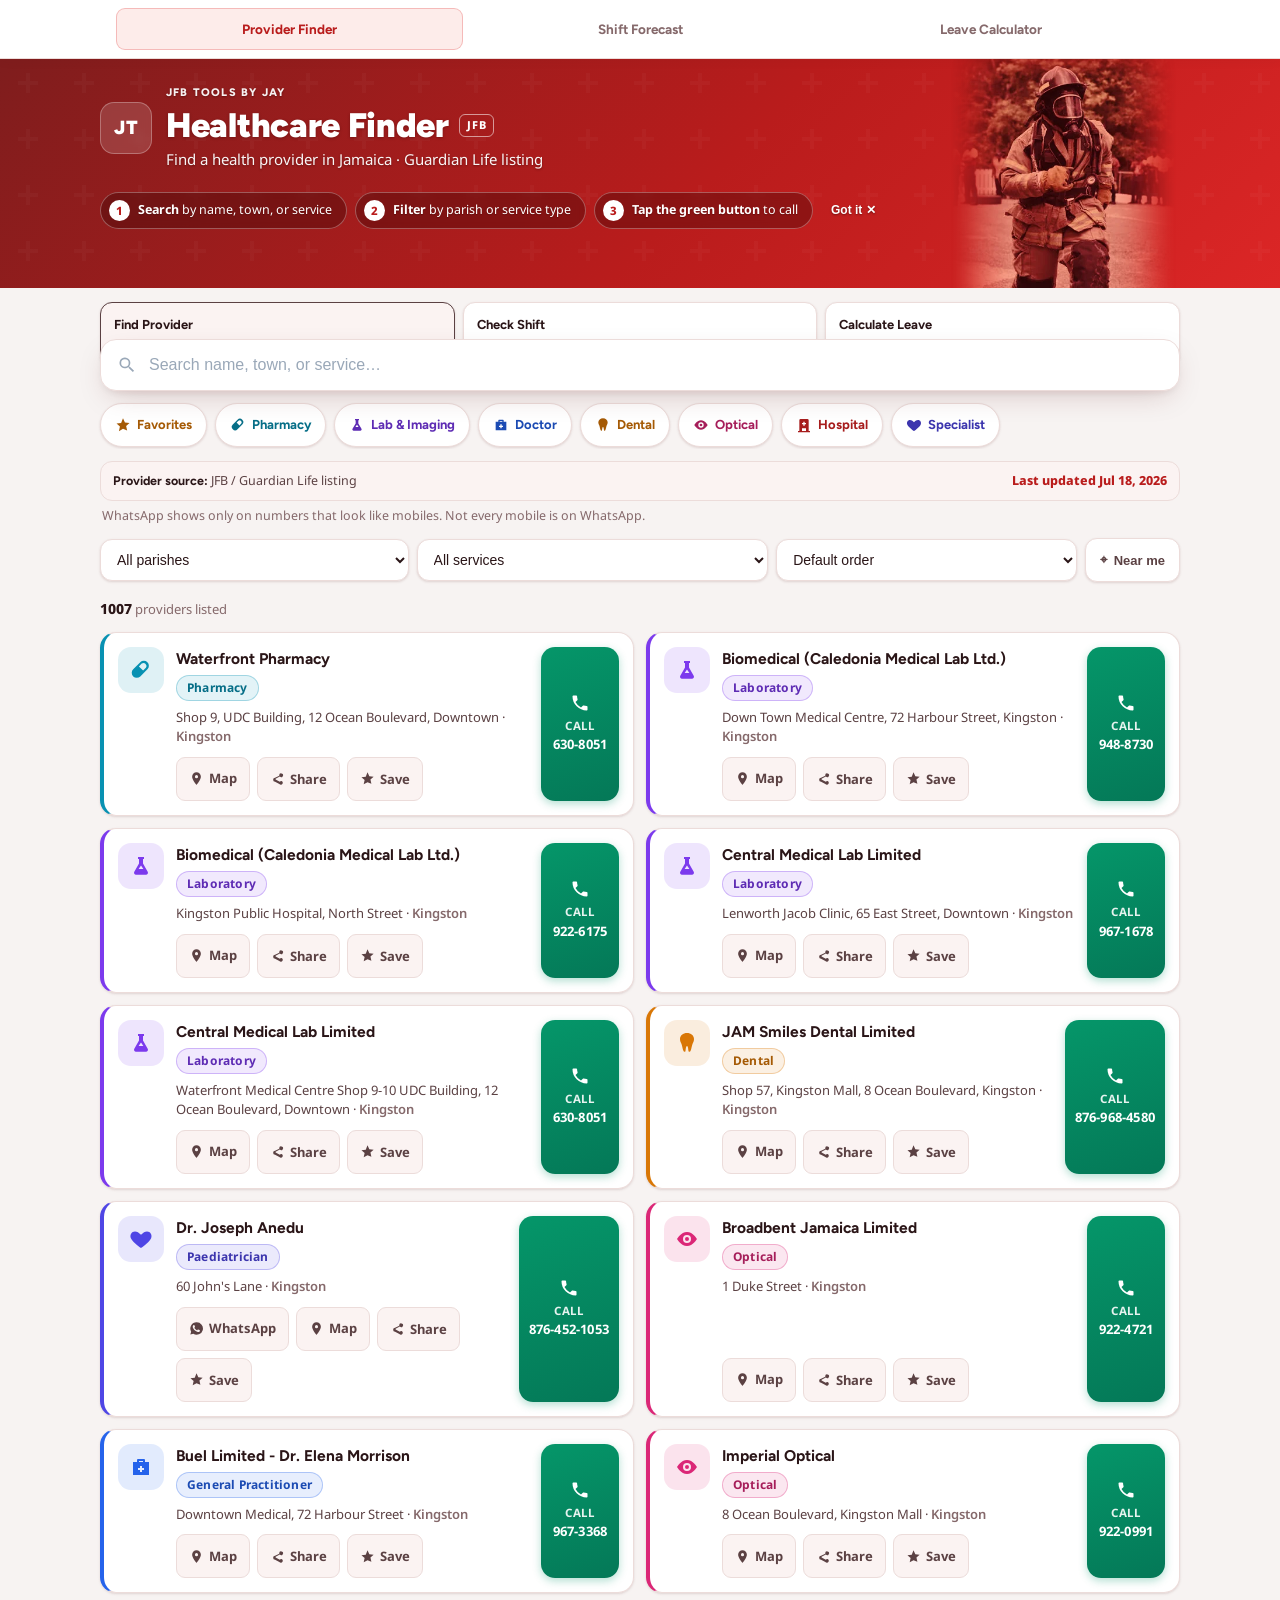
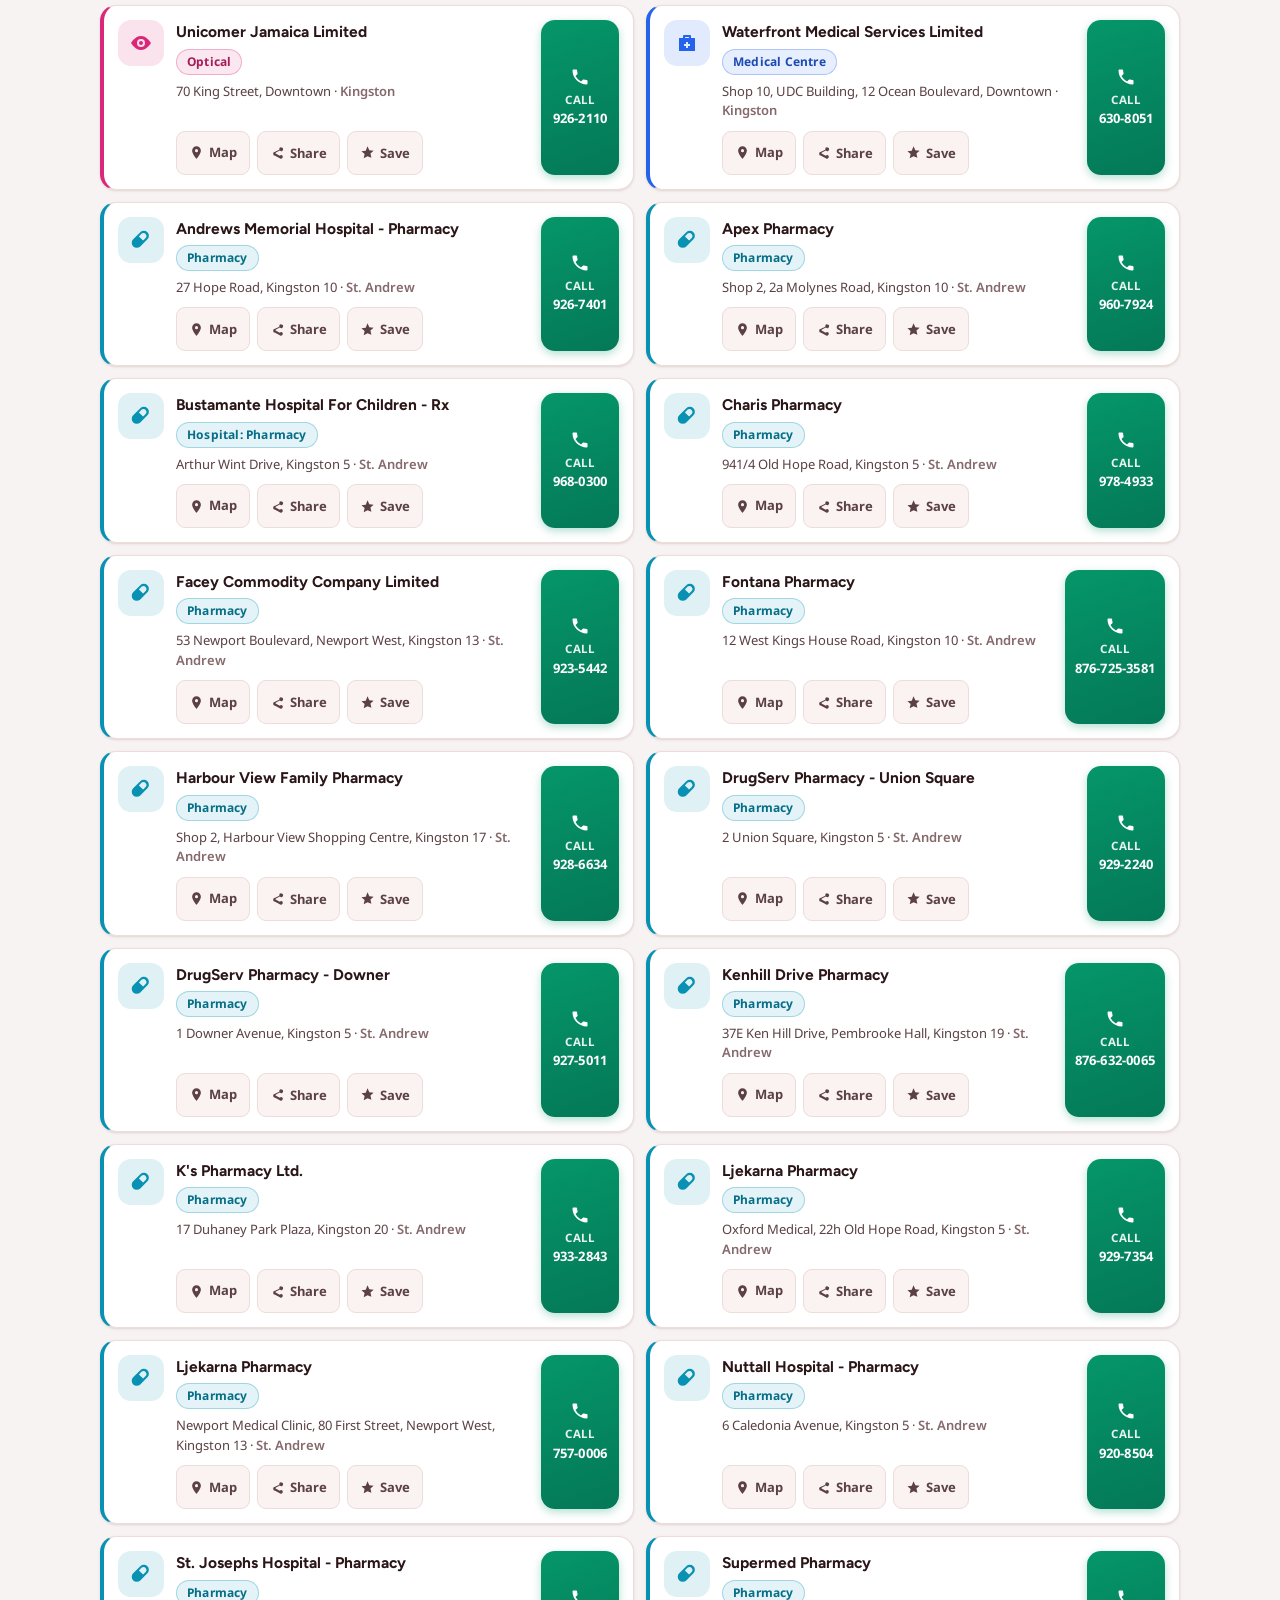
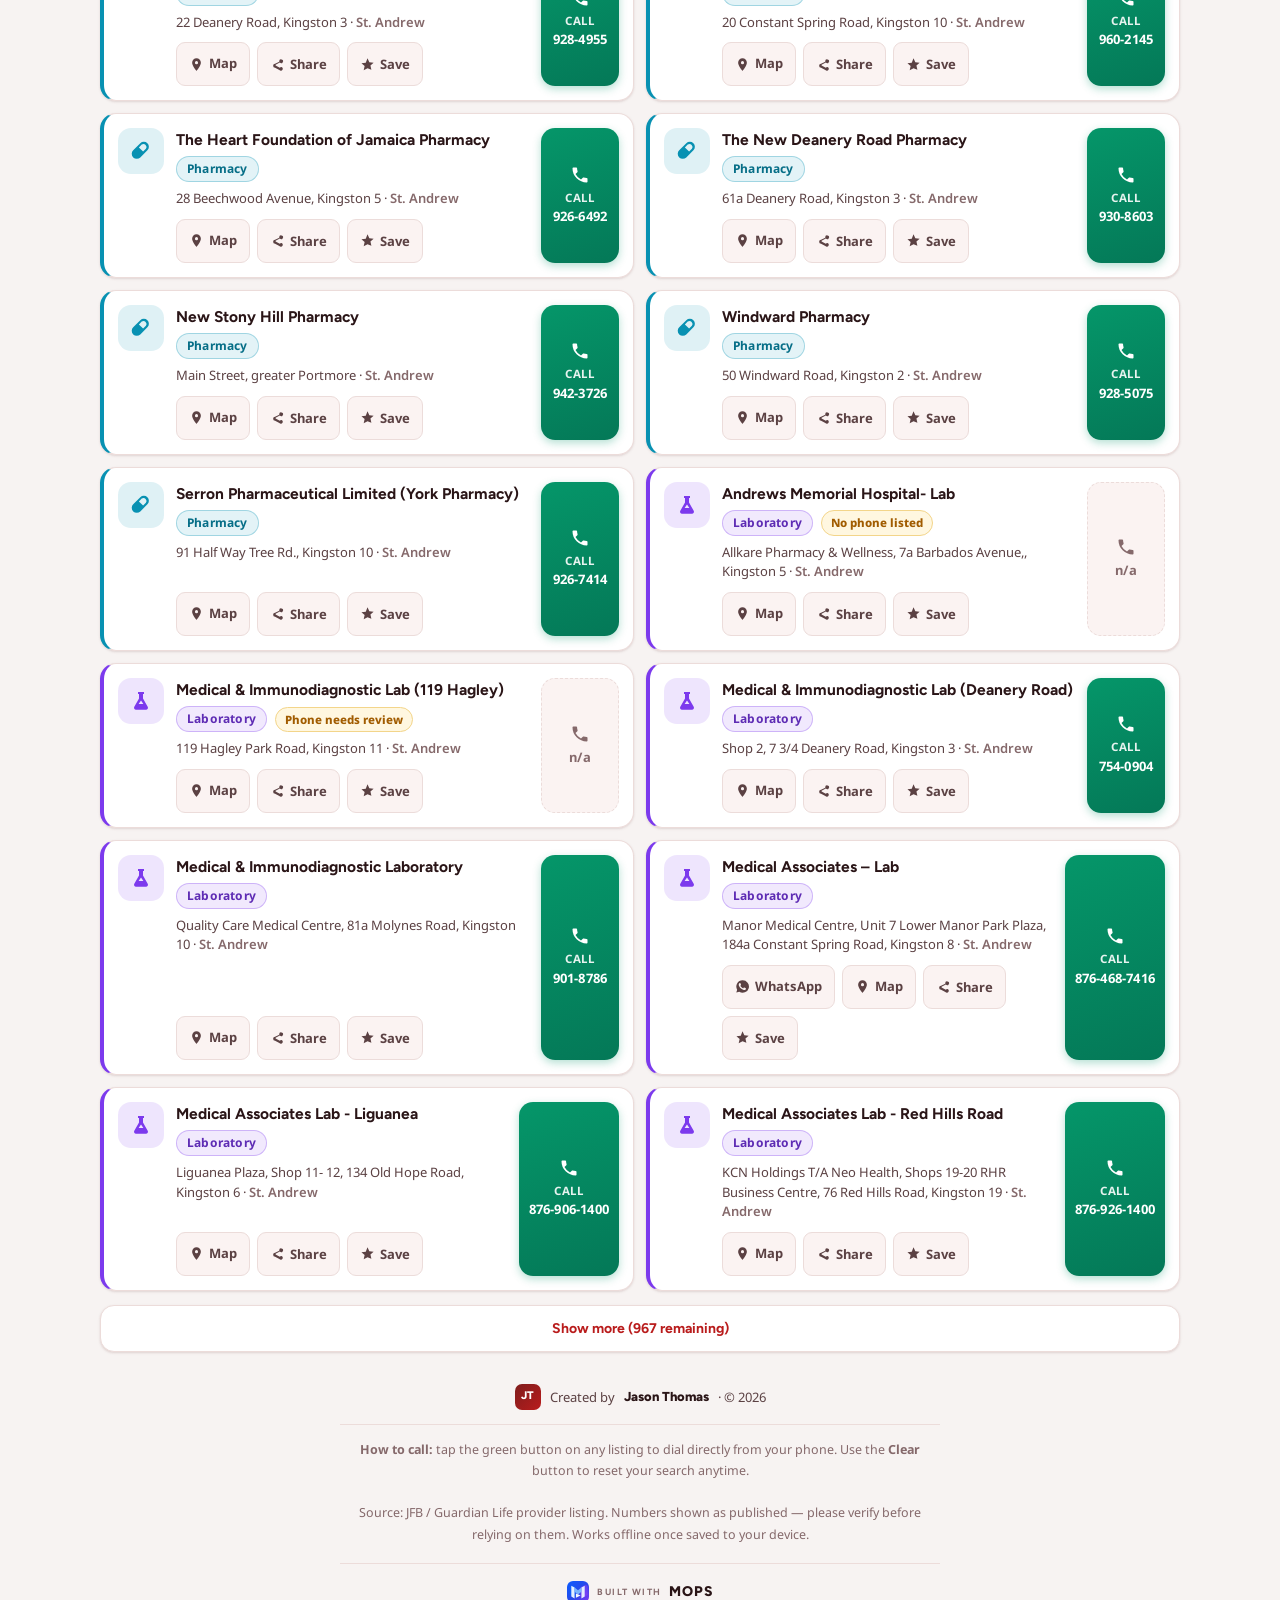
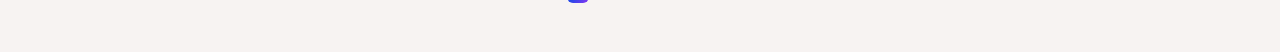
==== commit e3f5d398: "Usability fixes: WhatsApp on mobiles only, new main leave page, bigger targets - Finder: WhatsApp bu" ====
--- a/index.html
+++ b/index.html
@@ -115,12 +115,13 @@
   .suite-tile:hover{transform:translateY(-1px);border-color:var(--primary-text)}
   .suite-tile.active{background:var(--card2);border-color:var(--ink2)}
   .suite-tile b{display:block;font-family:var(--font-head);font-size:13px;color:var(--ink);margin-bottom:2px}
-  .suite-tile span{display:block;font-size:11.5px;color:var(--muted);line-height:1.35}
+  .suite-tile span{display:block;font-size:12.5px;color:var(--muted);line-height:1.35}
   .sourcebar{max-width:1112px;margin:12px auto 0;padding:0 16px}
   .sourcebar-inner{display:flex;gap:8px;align-items:center;justify-content:space-between;flex-wrap:wrap;
     background:var(--card2);border:1px solid var(--line);border-radius:12px;padding:10px 12px;
     color:var(--ink2);font-size:12.5px}
   .sourcebar b{font-family:var(--font-head);color:var(--ink)}
+  .sourcebar .wa-note{font-size:12.5px;color:var(--muted);margin:6px 2px 0}
   .sourcebar .stamp{font-weight:800;color:var(--primary-text)}
   @media (max-width:640px){.suite-strip{grid-template-columns:1fr}.suite-tile span{display:none}}
 
@@ -185,7 +186,7 @@
   .call:hover{transform:translateY(-1px);box-shadow:0 5px 12px rgba(5,150,105,.38)}
   .call:active{transform:scale(.96)}
   .call svg{width:20px;height:20px;fill:#fff;margin-bottom:4px}
-  .call .lbl{font-size:10.5px;text-transform:uppercase;letter-spacing:.6px;opacity:.9;margin-bottom:1px}
+  .call .lbl{font-size:11.5px;text-transform:uppercase;letter-spacing:.6px;opacity:.9;margin-bottom:1px}
   .call .num{font-size:13px;letter-spacing:.2px}
   .call.dead{background:var(--card2);color:var(--muted);pointer-events:none;
     border:1px dashed var(--line);box-shadow:none}
@@ -195,7 +196,7 @@
   .card{align-items:stretch}
   .card .body{display:flex;flex-direction:column}
   .actions{display:flex;gap:7px;margin-top:auto;padding-top:10px;flex-wrap:wrap}
-  .act{display:inline-flex;align-items:center;gap:5px;font-family:var(--font-body);font-size:12px;
+  .act{display:inline-flex;align-items:center;gap:5px;font-family:var(--font-body);font-size:13px;
     font-weight:700;color:var(--ink2);text-decoration:none;cursor:pointer;
     background:var(--card2);border:1px solid var(--line);border-radius:9px;padding:10px 12px;
     transition:transform .12s ease,border-color .15s,background .15s,color .15s}
@@ -240,7 +241,7 @@
   .totop svg{width:20px;height:20px;fill:#fff}
 
   /* ---------- FOOTER ---------- */
-  footer{padding:30px 16px 0;color:var(--muted);font-size:11.5px;text-align:center;line-height:1.7}
+  footer{padding:30px 16px 0;color:var(--muted);font-size:12.5px;text-align:center;line-height:1.7}
   footer .wrap{max-width:600px}
   footer .credit{display:flex;align-items:center;justify-content:center;gap:9px;
     font-size:13px;color:var(--ink2);margin-bottom:14px;padding-bottom:14px;border-bottom:1px solid var(--line)}
@@ -319,6 +320,7 @@
     <span><b>Provider source:</b> JFB / Guardian Life listing</span>
     <span class="stamp">Last updated Jul 18, 2026</span>
   </div>
+  <div class="wa-note">WhatsApp shows only on numbers that look like mobiles. Not every mobile is on WhatsApp.</div>
 </div>
 
 <div class="controls">
@@ -499,6 +501,20 @@
 
 /* External-action URLs */
 function waUrl(d){ return 'https://wa.me/'+(d.dial||'').replace(/[^0-9]/g,''); }
+/* WhatsApp only works on mobile numbers, and not every mobile is on WhatsApp.
+   Rule: Jamaican numbers whose exchange (the 3 digits after 876) starts with 6, 7 or 9
+   are treated as landlines (no WhatsApp button). Everything else is treated as a likely mobile.
+   To correct a single number, add it below: true = always show, false = always hide.
+   Example:  '+18764521053': false,                                                        */
+const WA_OVERRIDE = {
+};
+function waEligible(d){
+  if(!d.dial||isFakeDial(d)) return false;
+  if(Object.prototype.hasOwnProperty.call(WA_OVERRIDE,d.dial)) return !!WA_OVERRIDE[d.dial];
+  const digits=d.dial.replace(/\D/g,'');
+  if(digits.length!==11||digits.slice(1,4)!=='876') return false;
+  return '679'.indexOf(digits[4])===-1;
+}
 function mapUrl(d){ return 'https://www.google.com/maps/search/?api=1&query='+encodeURIComponent([d.n,addr(d),d.p,'Jamaica'].filter(Boolean).join(', ')); }
 
 function esc(s){return (s||'').replace(/[&<>]/g,c=>({'&':'&amp;','<':'&lt;','>':'&gt;'}[c]));}
@@ -612,7 +628,7 @@
     const delay=reset?` style="--cat:${cc};animation-delay:${Math.min(i*25,400)}ms"`:` style="--cat:${cc}"`;
     const isFav=FAVS.has(favId(d));
     const acts=[
-      callable?`<a class="act wa" href="${waUrl(d)}" target="_blank" rel="noopener" aria-label="WhatsApp ${esc(d.n)}">${WA_ICON}WhatsApp</a>`:'',
+      waEligible(d)?`<a class="act wa" href="${waUrl(d)}" target="_blank" rel="noopener" title="Opens WhatsApp. Works only if this number is on WhatsApp." aria-label="WhatsApp ${esc(d.n)} (only works if this number is on WhatsApp)">${WA_ICON}WhatsApp</a>`:'',
       `<a class="act" href="${mapUrl(d)}" target="_blank" rel="noopener" aria-label="Open ${esc(d.n)} in Maps">${MAP_ICON}Map</a>`,
       `<button class="act share" type="button" data-id="${d._id}" aria-label="Share ${esc(d.n)}">${SHARE_ICON}Share</button>`,
       `<button class="act fav${isFav?' on':''}" type="button" data-id="${d._id}" aria-pressed="${isFav}" aria-label="${isFav?'Remove from':'Add to'} favorites">${STAR_ICON}${isFav?'Saved':'Save'}</button>`
--- a/theme.css
+++ b/theme.css
@@ -88,3 +88,20 @@
 header.hero .step{background:rgba(50,5,5,.34);border-color:rgba(255,255,255,.3)}
 header.hero .step .tx{color:#fff;text-shadow:0 1px 1px rgba(50,0,0,.4)}
 header.hero .steps-dismiss{color:#fff;text-shadow:0 1px 2px rgba(50,0,0,.5)}
+
+/* Phones: compact header, so the content starts higher.
+   The 3 steps become one swipeable row; the dismiss link comes first. */
+@media (max-width:600px){
+  header.hero{padding-top:18px;padding-bottom:20px}
+  header.hero .steps{flex-wrap:nowrap;overflow-x:auto;gap:6px;margin-top:12px;margin-right:-16px;padding-right:16px;
+    scrollbar-width:none;-webkit-overflow-scrolling:touch;
+    -webkit-mask-image:linear-gradient(to right,#000 90%,transparent);mask-image:linear-gradient(to right,#000 90%,transparent)}
+  header.hero .steps::-webkit-scrollbar{display:none}
+  header.hero .step{flex:0 0 auto;padding:5px 12px 5px 6px;white-space:nowrap}
+  header.hero .step .tx{font-size:12px}
+  header.hero .steps-dismiss{order:-1;flex:0 0 auto;white-space:nowrap;font-size:11.5px;padding:6px 8px}
+}
+
+/* Touch-friendly sizes: buttons are at least 44px tall */
+.act,.catchip,.near,.seg button,.quick-row button,.range-pick button,.modes button,.acts button,.acts a,.steps-dismiss{min-height:44px}
+.act,.acts button,.acts a,.seg button,.quick-row button,.range-pick button{display:inline-flex;align-items:center;justify-content:center}
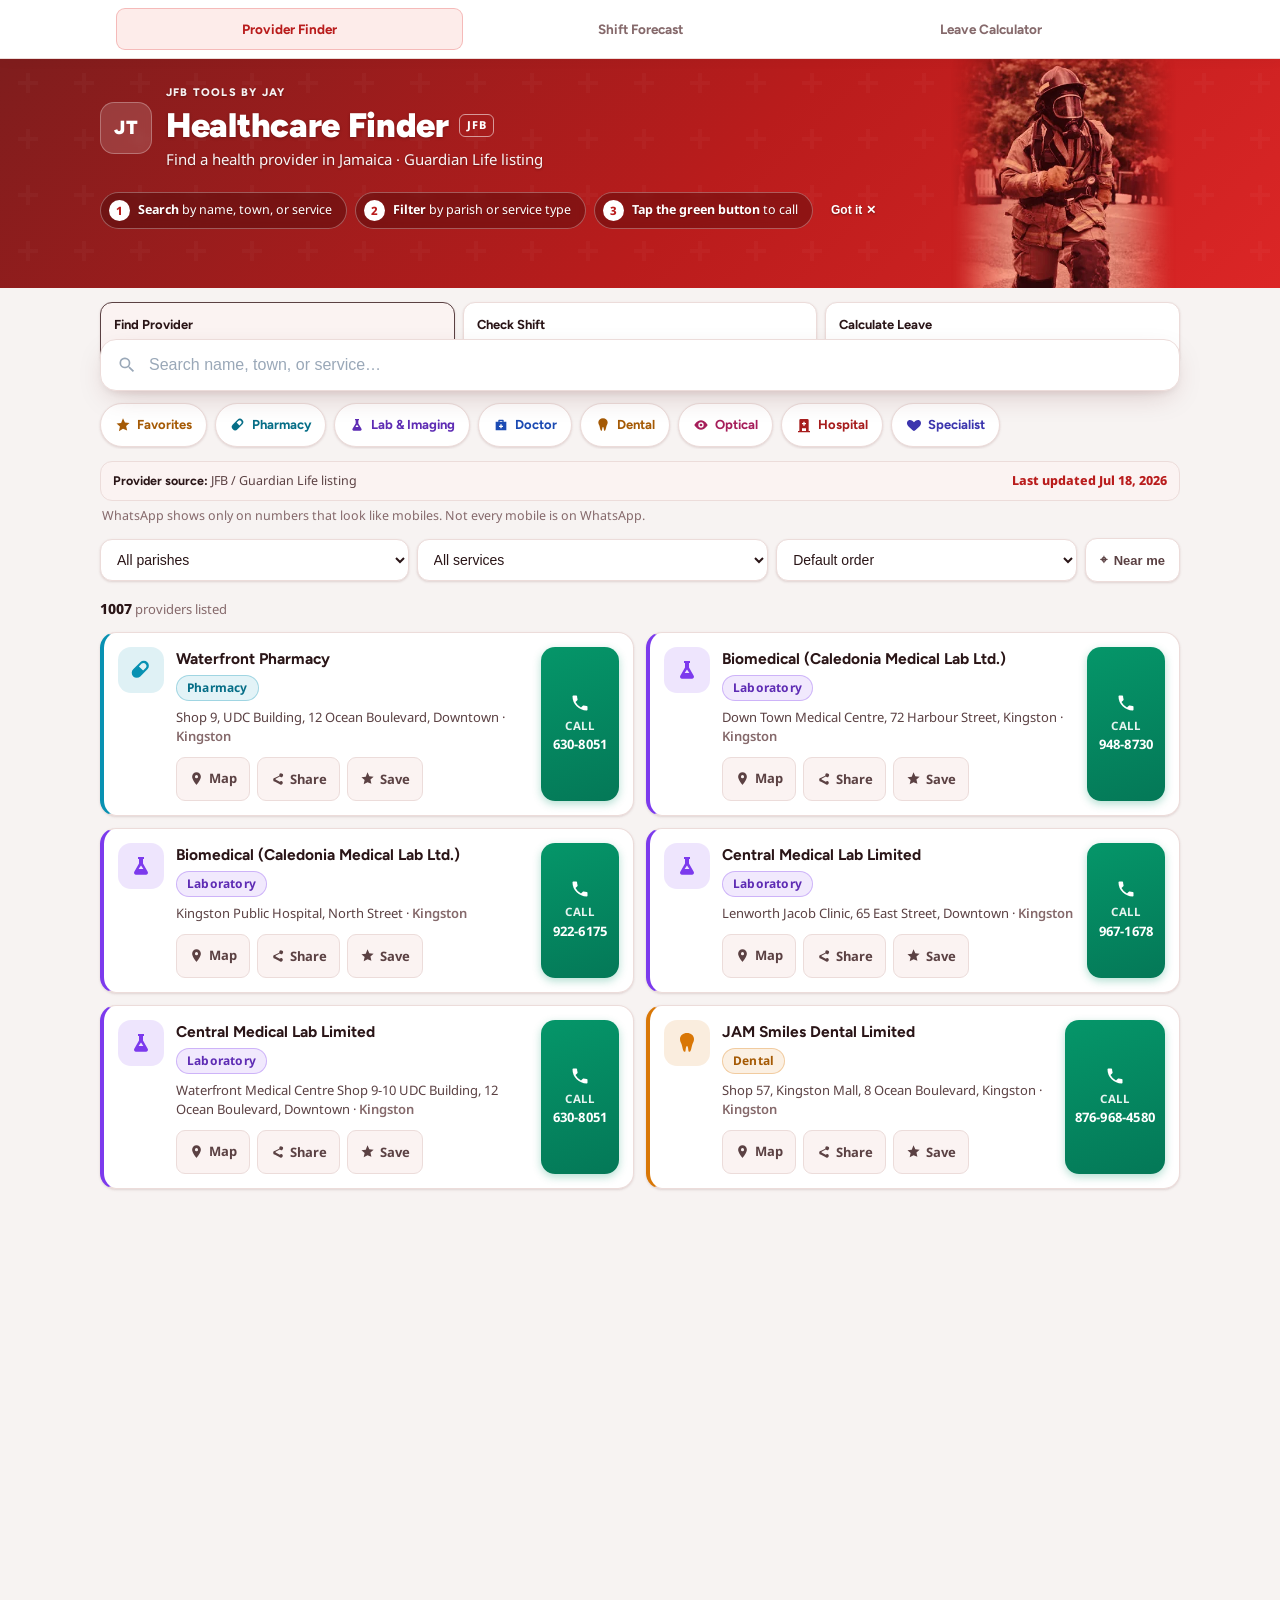
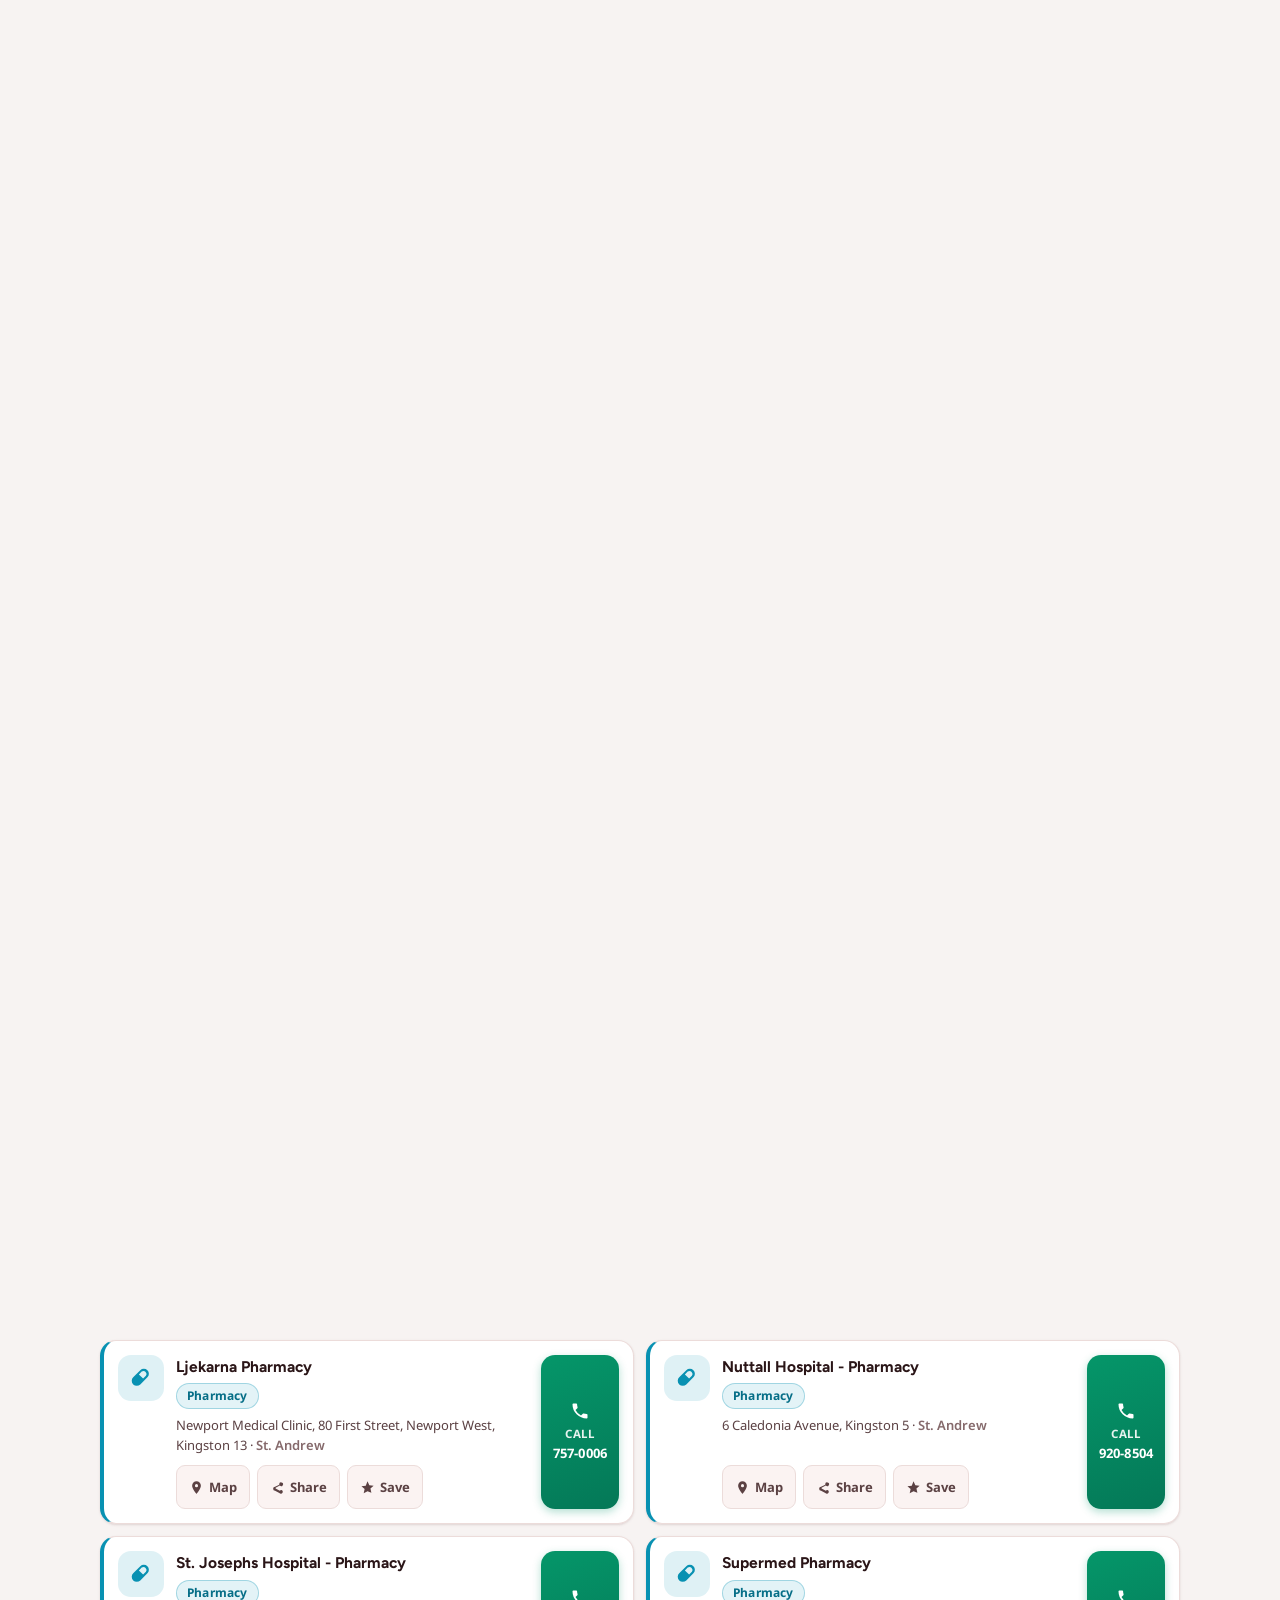
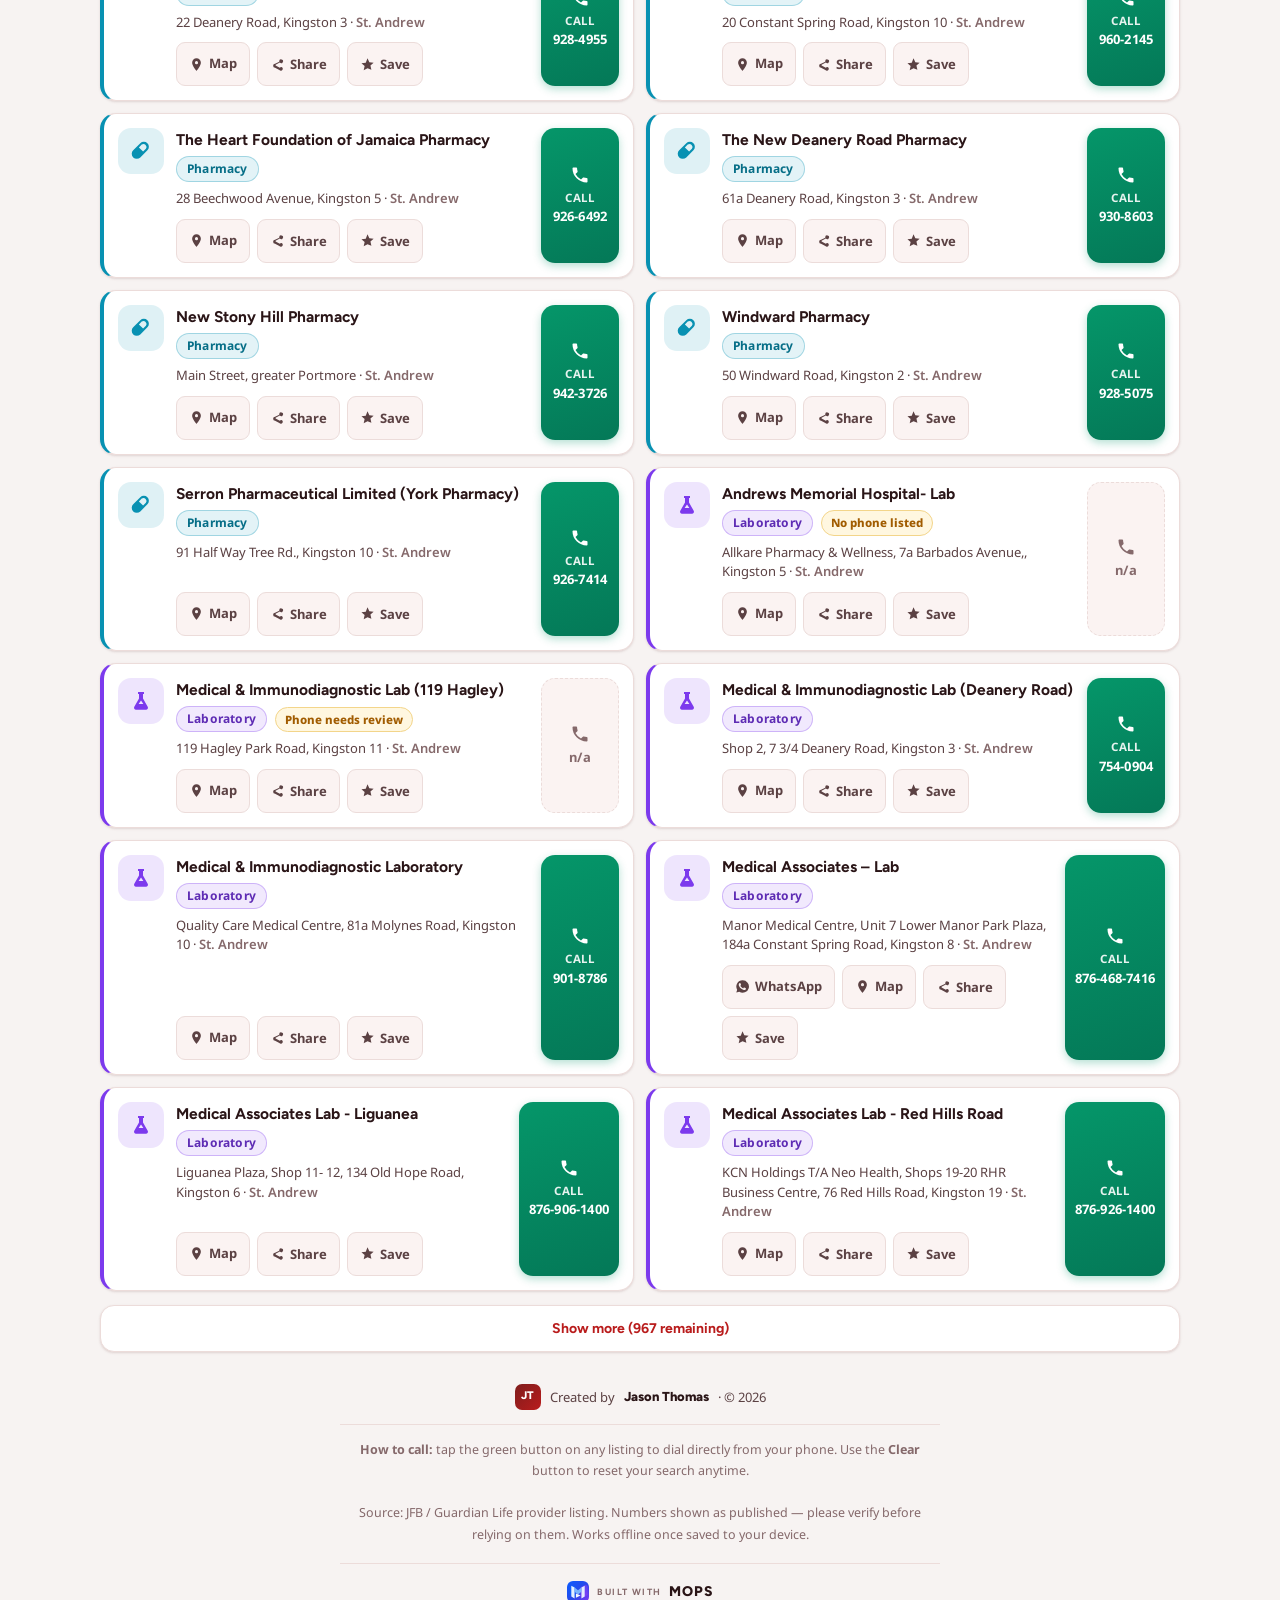
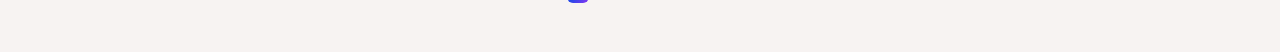
==== commit db40d7e8: "Make the phone steps row obviously scrollable - Dots under the row show which step you are on - One " ====
--- a/index.html
+++ b/index.html
@@ -765,5 +765,6 @@
 renderCatbar();
 render(true);
 </script>
+<script src="theme.js" defer></script>
 </body>
 </html>
--- a/theme.css
+++ b/theme.css
@@ -105,3 +105,12 @@
 /* Touch-friendly sizes: buttons are at least 44px tall */
 .act,.catchip,.near,.seg button,.quick-row button,.range-pick button,.modes button,.acts button,.acts a,.steps-dismiss{min-height:44px}
 .act,.acts button,.acts a,.seg button,.quick-row button,.range-pick button{display:inline-flex;align-items:center;justify-content:center}
+
+/* Phones: dots under the steps row (added by theme.js) */
+.steps-dots{display:none}
+@media (max-width:600px){
+  .steps-dots{display:flex;gap:5px;justify-content:center;margin-top:8px}
+  .steps-dots i{width:6px;height:6px;border-radius:50%;background:rgba(255,255,255,.4);transition:width .2s,background .2s}
+  .steps-dots i.on{width:16px;background:#fff}
+  .steps.hidden + .steps-dots{display:none}
+}
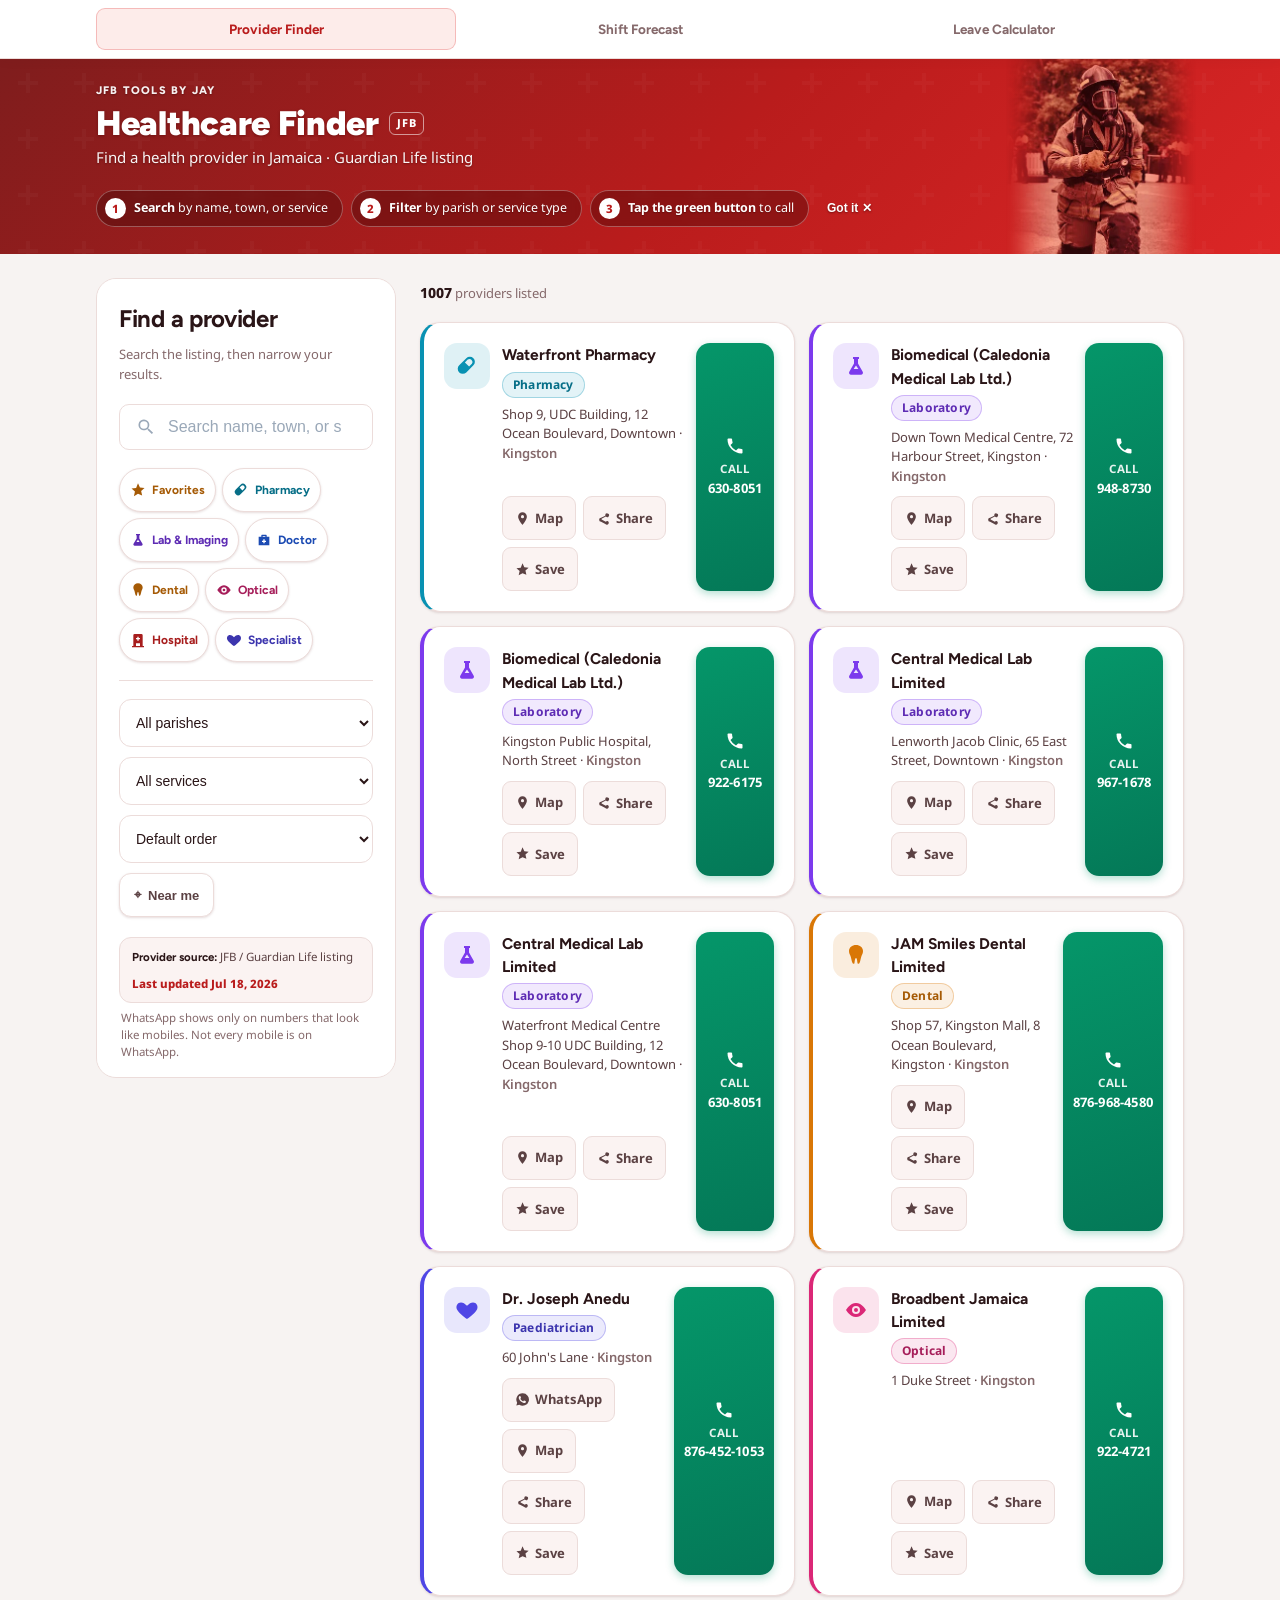
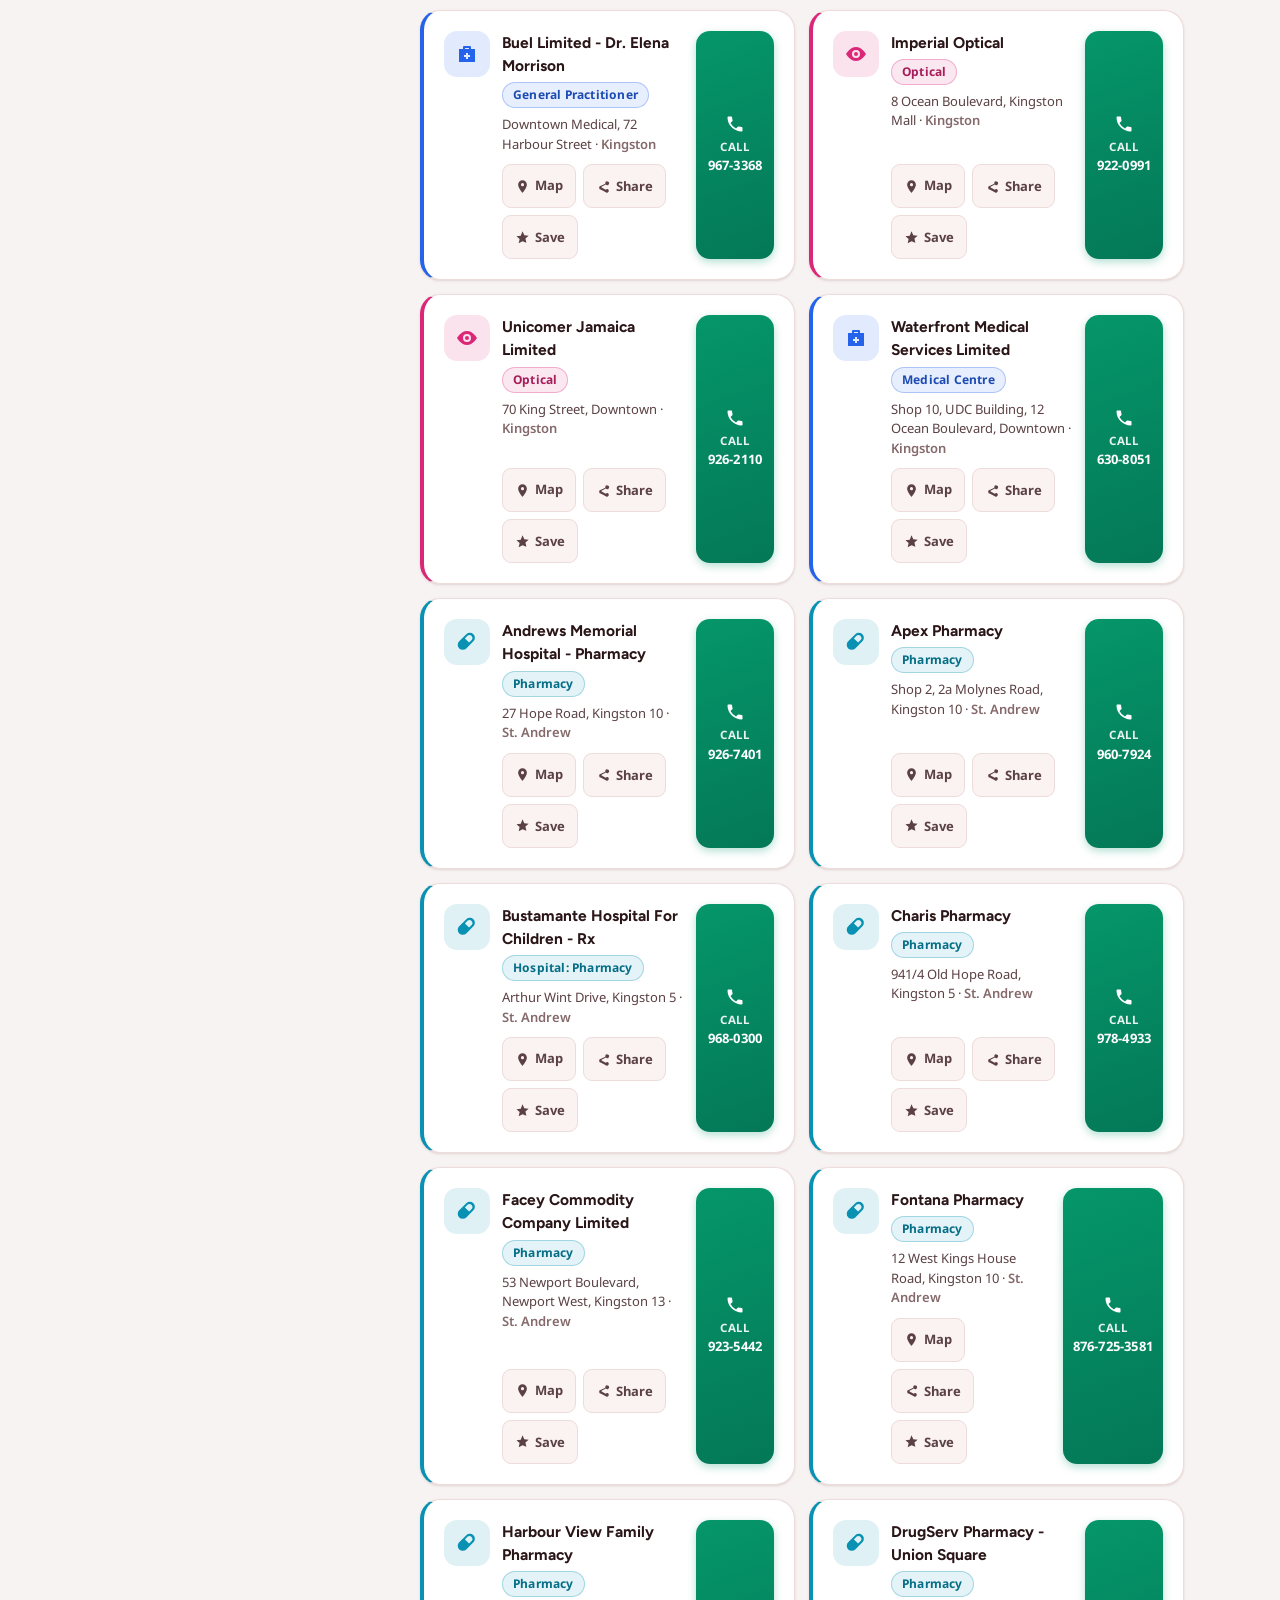
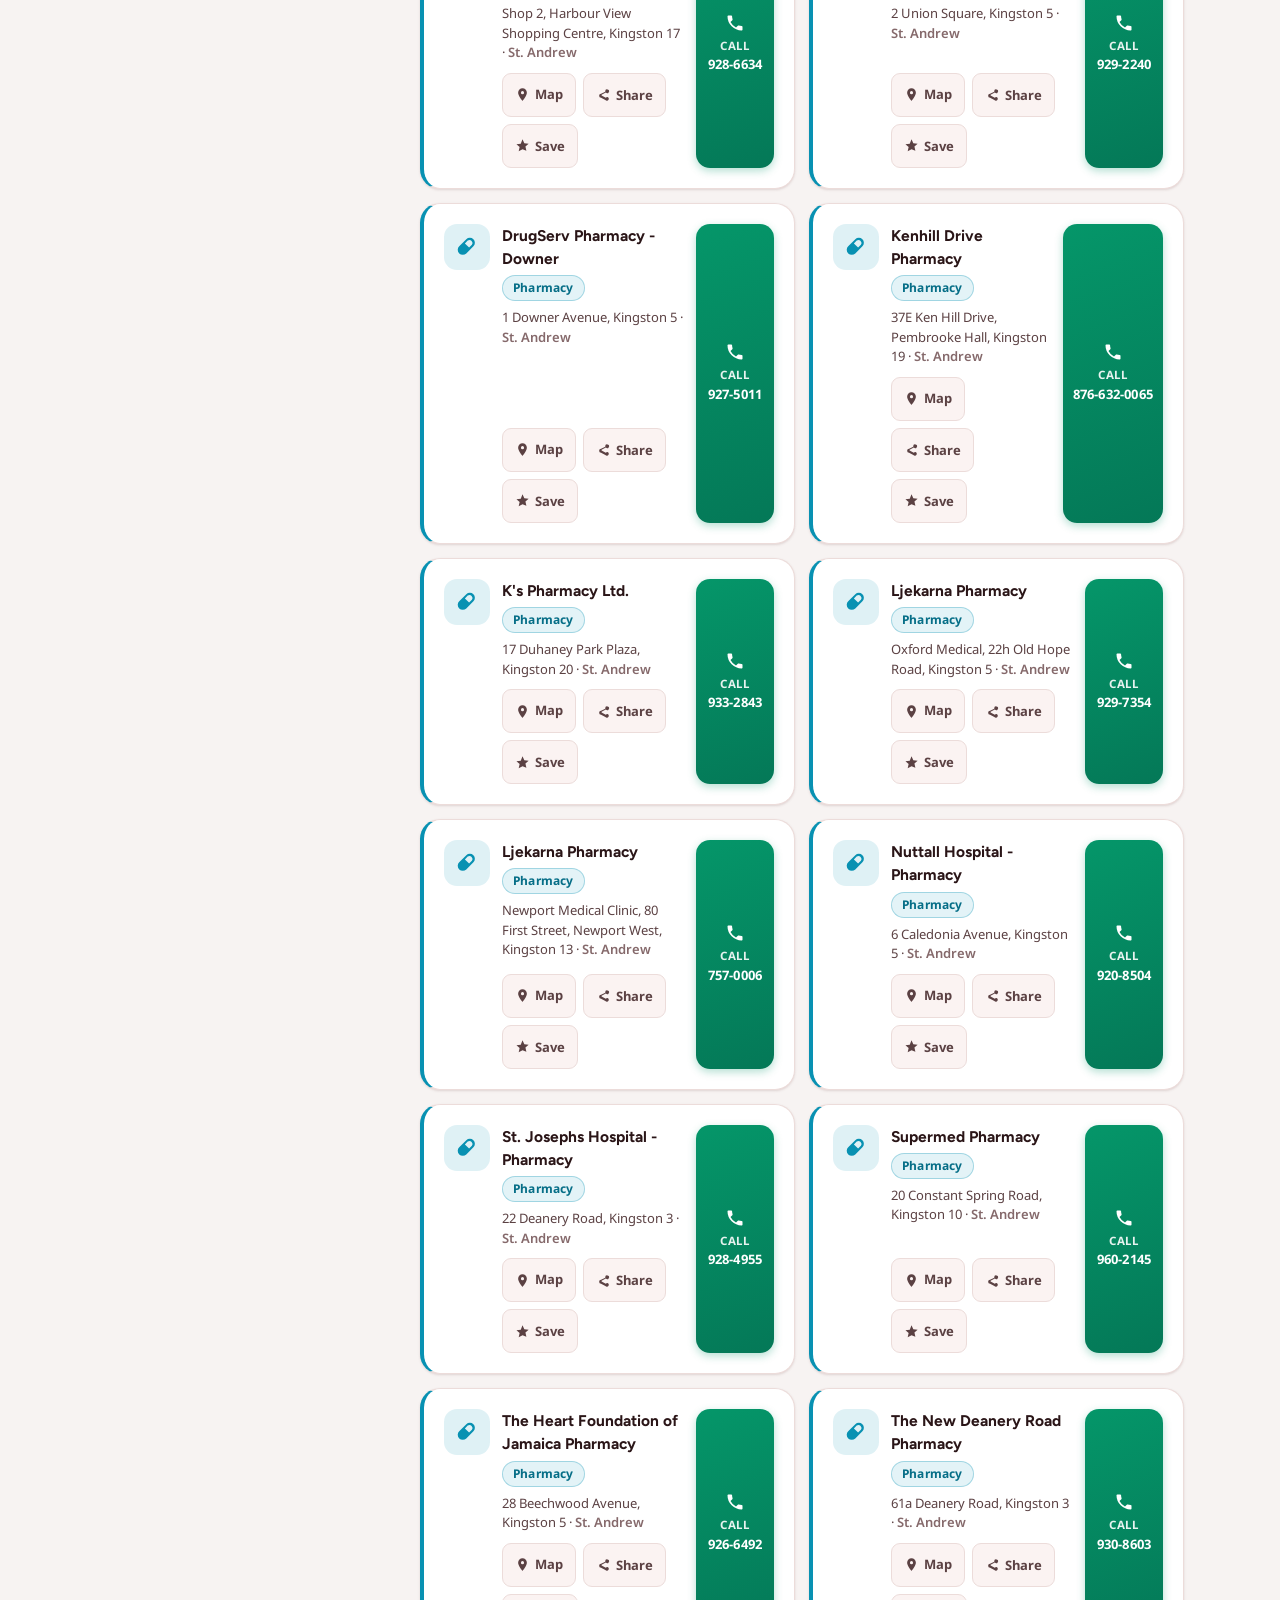
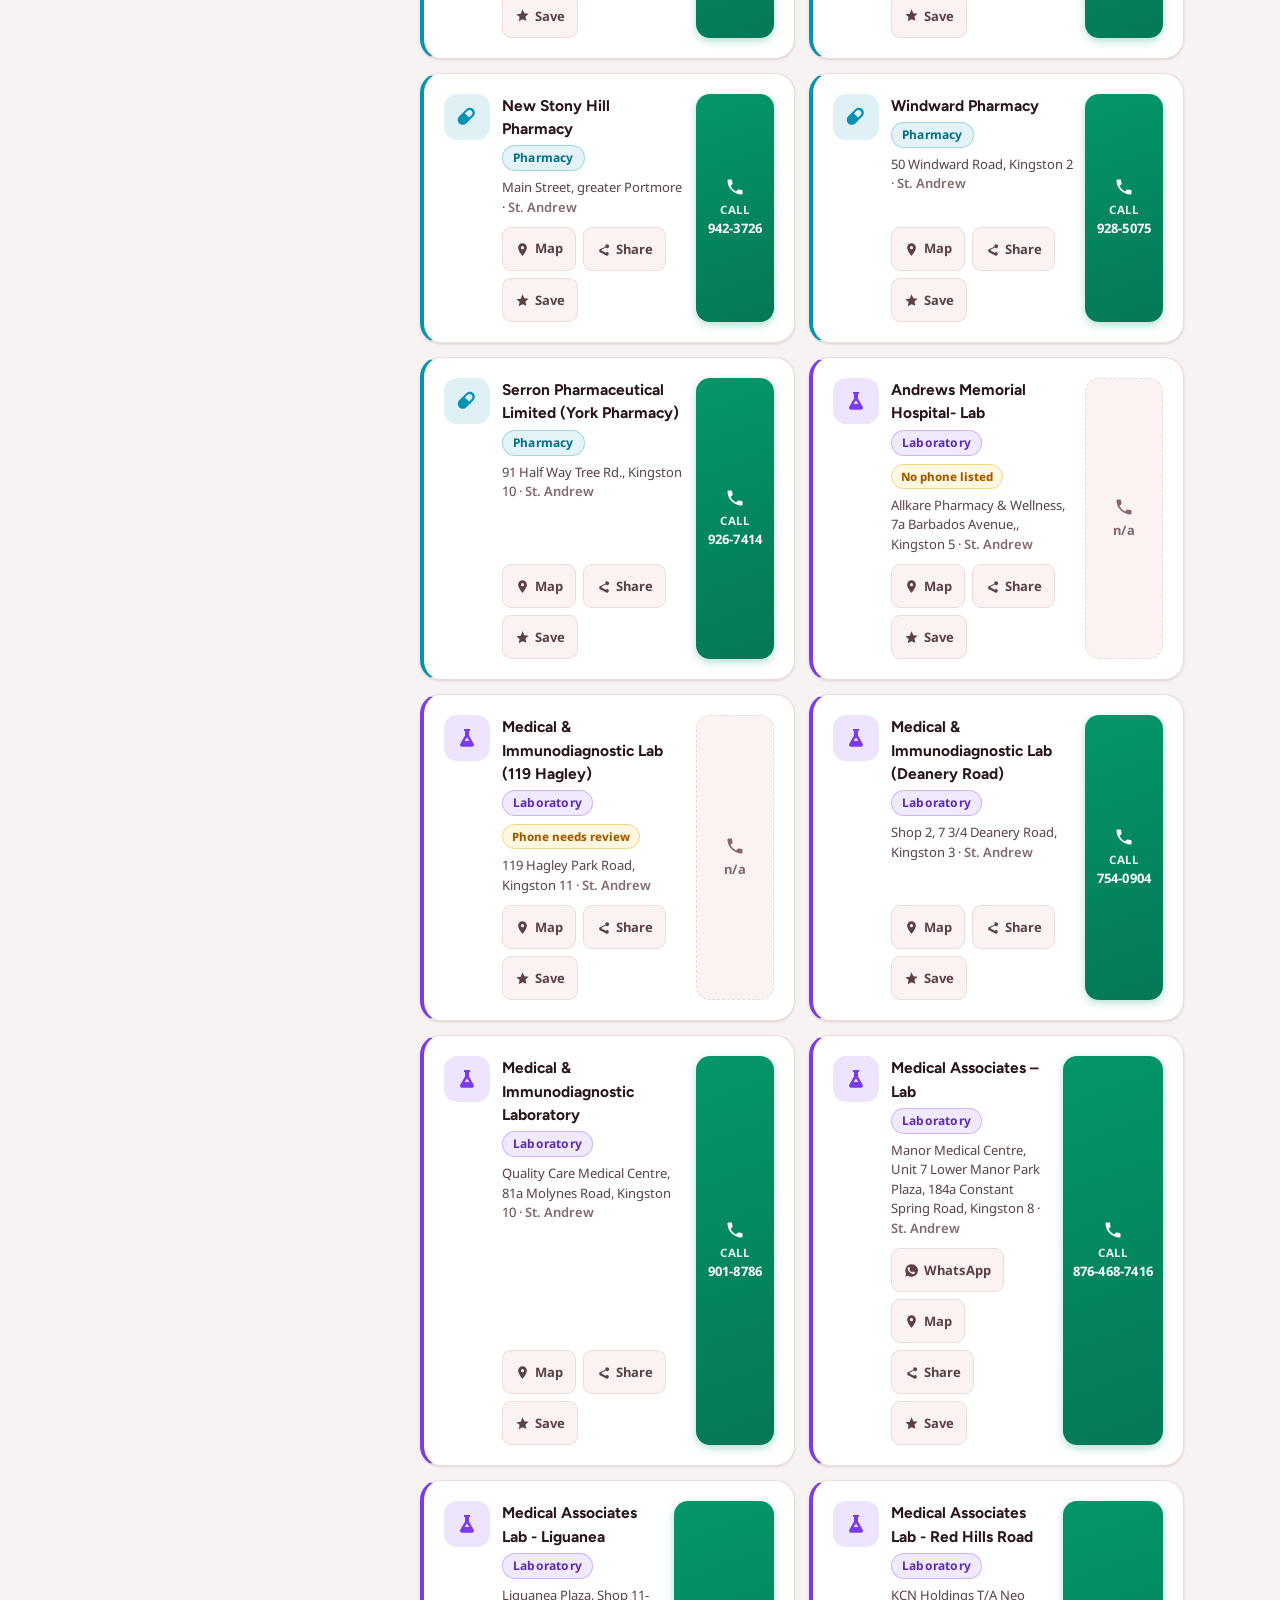
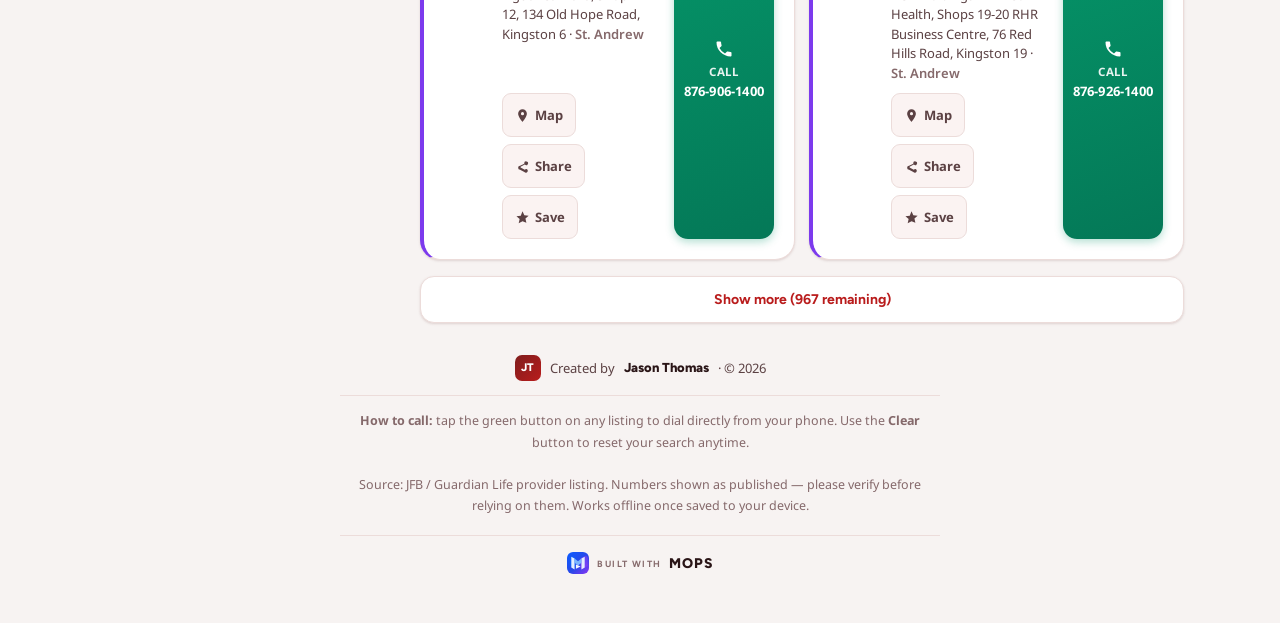
==== commit d50bd324: "Adapt provider finder and shift forecast layouts" ====
--- a/index.html
+++ b/index.html
@@ -267,6 +267,38 @@
     .badge-soft.warn{color:#fbbf24;background:rgba(251,191,36,.14);border-color:rgba(251,191,36,.35)}
     mark{background:#7c4a03;color:#fde68a}
   }
+
+  :root{--nav-max:1120px}
+  .wrap{max-width:1088px}
+  .hero{padding:24px 16px}
+  .brandmark{display:none}
+  .suite-strip{display:none}
+  .finder-workspace{max-width:1120px;margin:24px auto 0;padding:0 16px;display:grid;grid-template-columns:300px minmax(0,1fr);gap:24px;align-items:start}
+  .finder-filters{position:sticky;top:84px;max-height:calc(100dvh - 100px);overflow-y:auto;background:var(--card);border:1px solid var(--line);border-radius:20px;padding:22px;min-width:0}
+  .panel-title{font-family:var(--font-head);font-size:24px;letter-spacing:-.3px}
+  .panel-description{font-size:13px;color:var(--muted);margin:8px 0 20px}
+  .finder-filters .searchbar{position:static;margin:0;padding:0;background:none;box-shadow:none}
+  .finder-filters .search input{box-shadow:none;border-radius:10px;padding-top:13px;padding-bottom:13px}
+  .finder-filters .catbar{flex-wrap:wrap;overflow:visible;padding:18px 0;margin:0;gap:6px}
+  .finder-filters .catchip{padding:7px 10px;font-size:12px}
+  .finder-filters .controls{padding:18px 0 0;margin:0;border-top:1px solid var(--line);gap:10px}
+  .finder-filters select{width:100%;min-height:48px;box-shadow:none}
+  .finder-filters .sourcebar{padding:0;margin:20px 0 0}
+  .sourcebar-inner{font-size:11.5px}
+  .sourcebar .wa-note{font-size:11.5px}
+  .finder-results{min-width:0}
+  .finder-results .resultsbar{padding:0 0 16px;min-height:44px}
+  .finder-results main{padding:0;grid-template-columns:1fr;margin:0;gap:14px}
+  .card{border-radius:20px;padding:20px}
+  @media(min-width:1100px){.finder-results main{grid-template-columns:1fr 1fr}.finder-results .card{flex-wrap:wrap}}
+  @media(max-width:760px){
+    .finder-workspace{grid-template-columns:1fr;gap:20px;margin-top:18px}
+    .finder-filters{position:static;padding:20px;max-height:none;overflow:visible}
+    .finder-filters .catbar{flex-wrap:nowrap;overflow-x:auto}
+    .finder-filters .controls select{width:auto;min-width:100px}
+    .hero{padding:18px 16px}
+    .card{padding:16px}
+  }
 </style>
 </head>
 <body>
@@ -305,6 +337,10 @@
   <a class="suite-tile" href="leave/"><b>Calculate Leave</b><span>Get return dates with public holidays excluded.</span></a>
 </div>
 
+<div class="finder-workspace">
+<aside class="finder-filters" aria-label="Find a provider">
+<h2 class="panel-title">Find a provider</h2>
+<p class="panel-description">Search the listing, then narrow your results.</p>
 <div class="searchbar" id="searchbar">
   <div class="search">
     <svg viewBox="0 0 24 24" aria-hidden="true"><path d="M15.5 14h-.79l-.28-.27a6.5 6.5 0 1 0-.7.7l.27.28v.79l5 4.99L20.49 19zm-6 0A4.5 4.5 0 1 1 14 9.5 4.5 4.5 0 0 1 9.5 14z"/></svg>
@@ -314,14 +350,6 @@
 </div>
 
 <div class="catbar" id="catbar" role="group" aria-label="Quick category filters"></div>
-
-<div class="sourcebar">
-  <div class="sourcebar-inner">
-    <span><b>Provider source:</b> JFB / Guardian Life listing</span>
-    <span class="stamp">Last updated Jul 18, 2026</span>
-  </div>
-  <div class="wa-note">WhatsApp shows only on numbers that look like mobiles. Not every mobile is on WhatsApp.</div>
-</div>
 
 <div class="controls">
   <select id="parish" aria-label="Filter by parish"></select>
@@ -338,8 +366,20 @@
   <button id="clear" class="clear" type="button" aria-label="Clear search and filters">&times; Clear</button>
 </div>
 
+<div class="sourcebar">
+  <div class="sourcebar-inner">
+    <span><b>Provider source:</b> JFB / Guardian Life listing</span>
+    <span class="stamp">Last updated Jul 18, 2026</span>
+  </div>
+  <div class="wa-note">WhatsApp shows only on numbers that look like mobiles. Not every mobile is on WhatsApp.</div>
+</div>
+
+</aside>
+<div class="finder-results">
 <div class="resultsbar" id="count" role="status" aria-live="polite"></div>
 <main id="list"></main>
+</div>
+</div>
 
 <button class="totop" id="totop" type="button" aria-label="Back to top">
   <svg viewBox="0 0 24 24"><path d="M12 5l7 7-1.4 1.4L13 8.8V20h-2V8.8l-4.6 4.6L5 12z"/></svg>
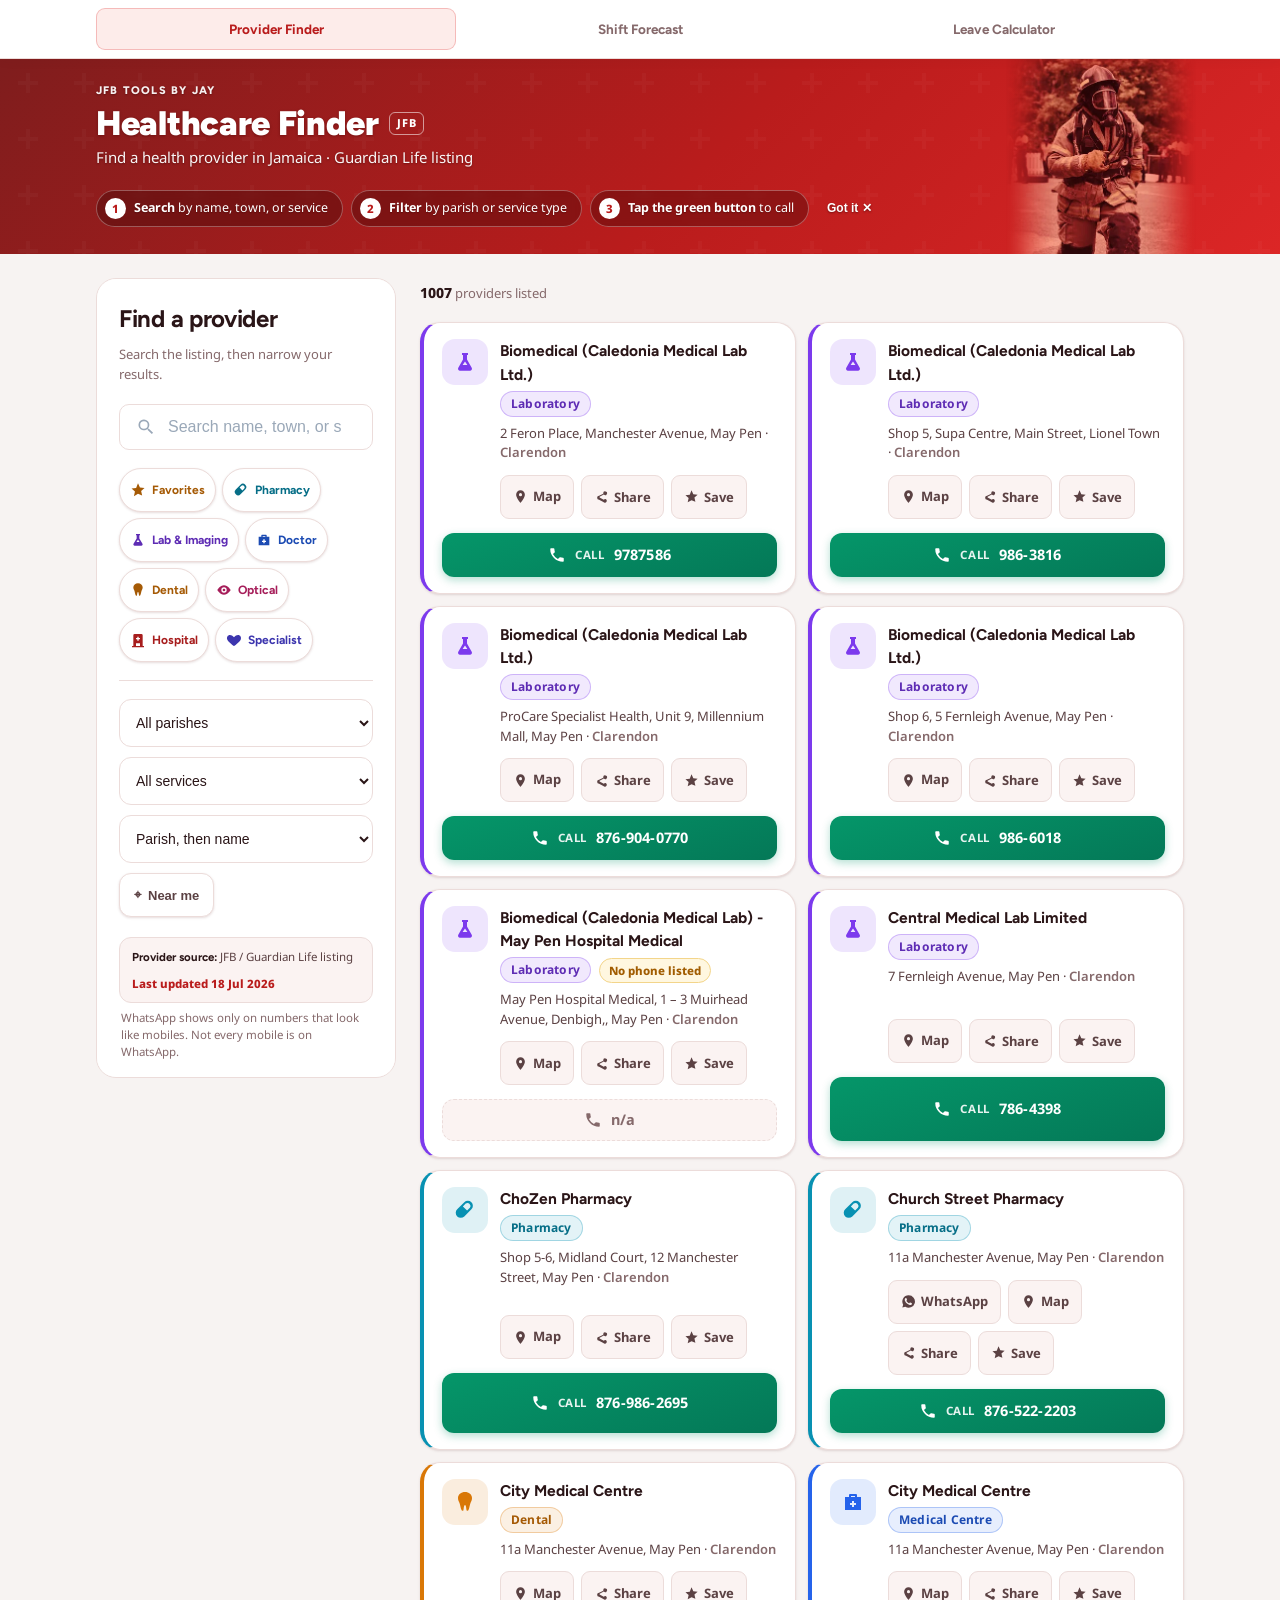
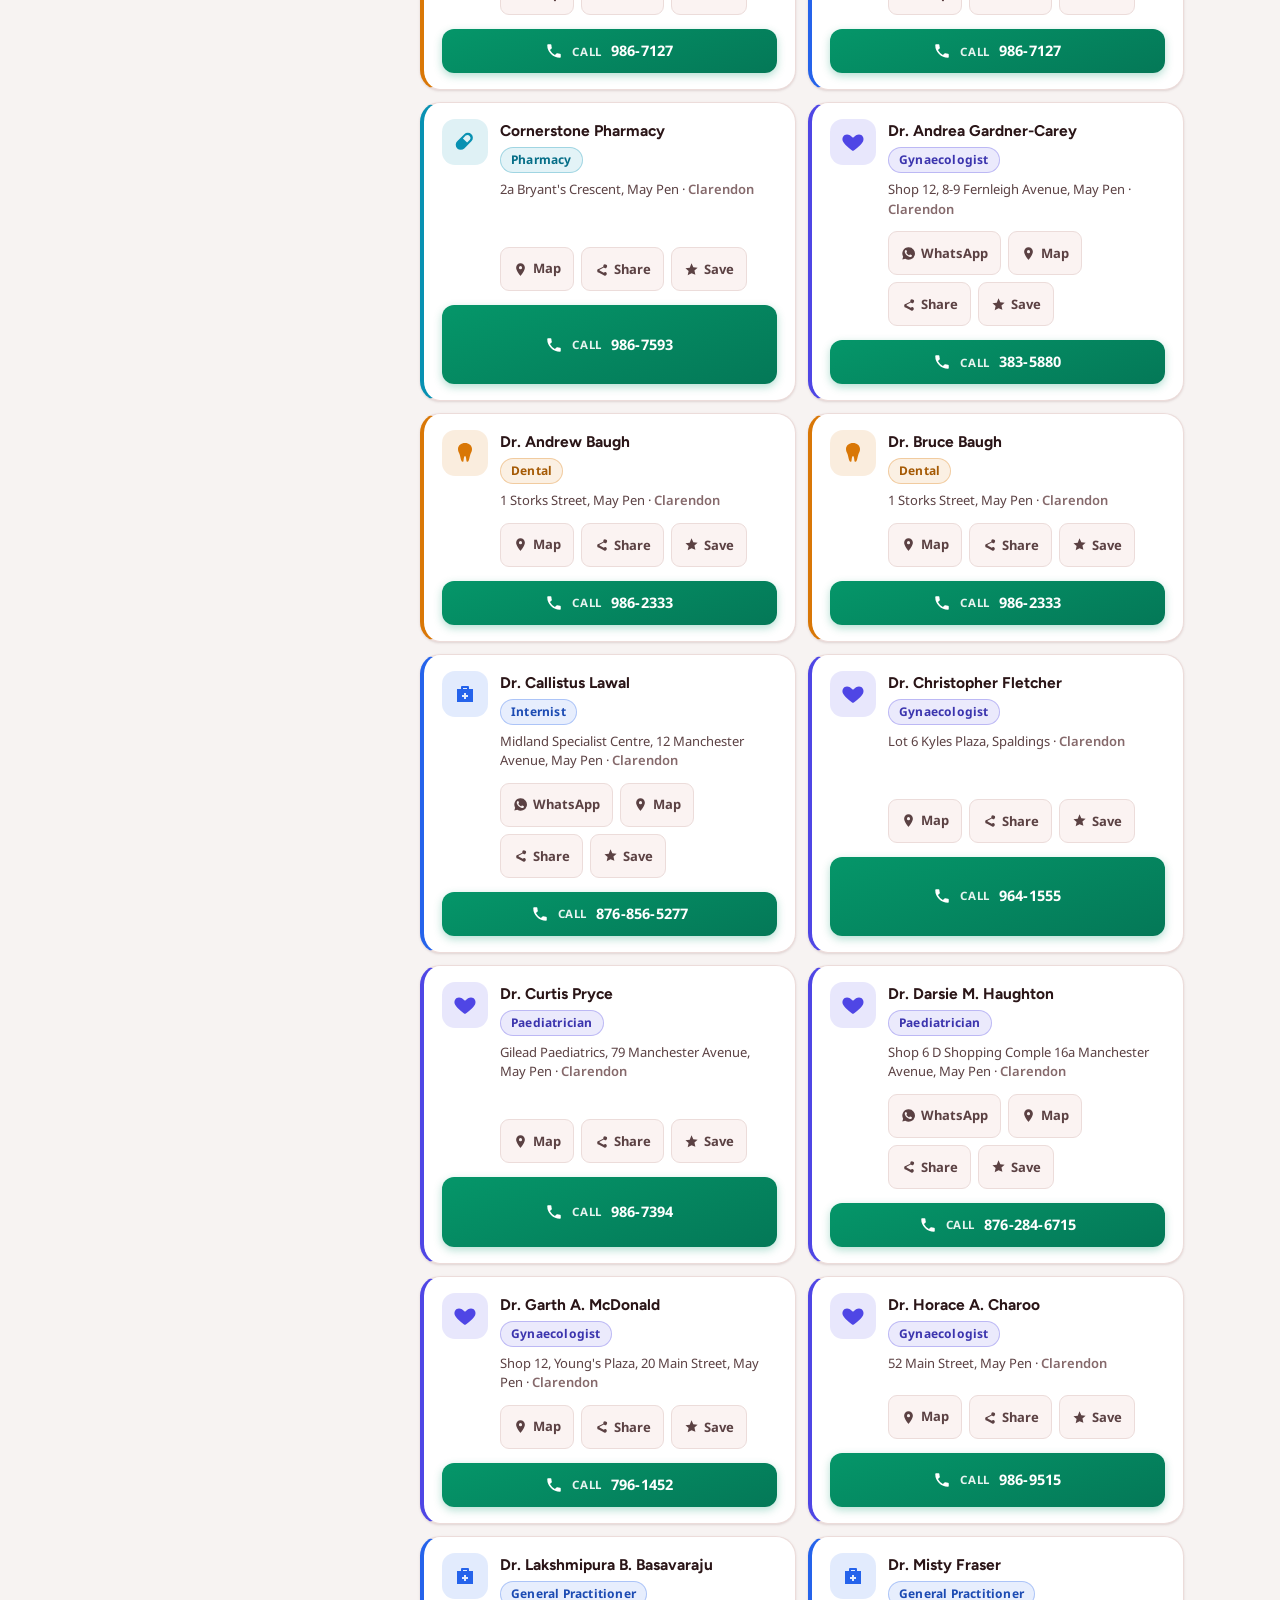
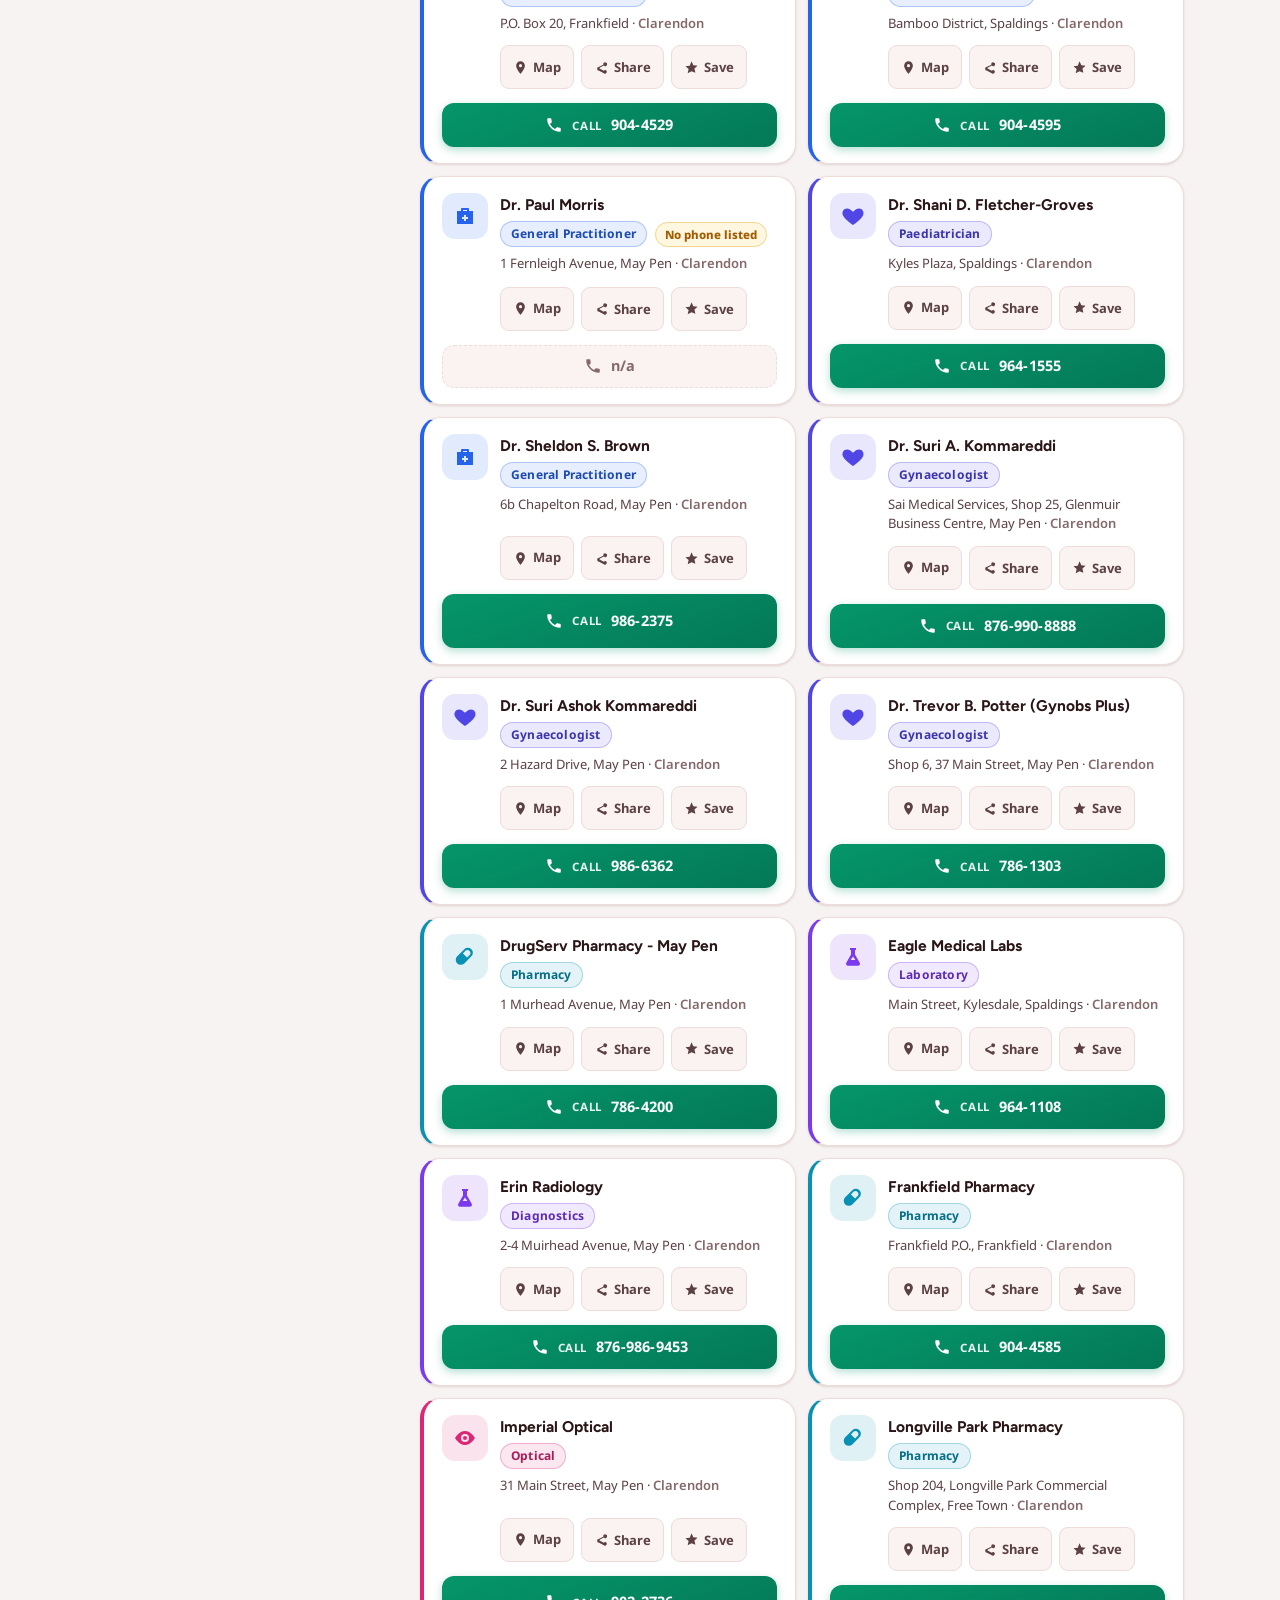
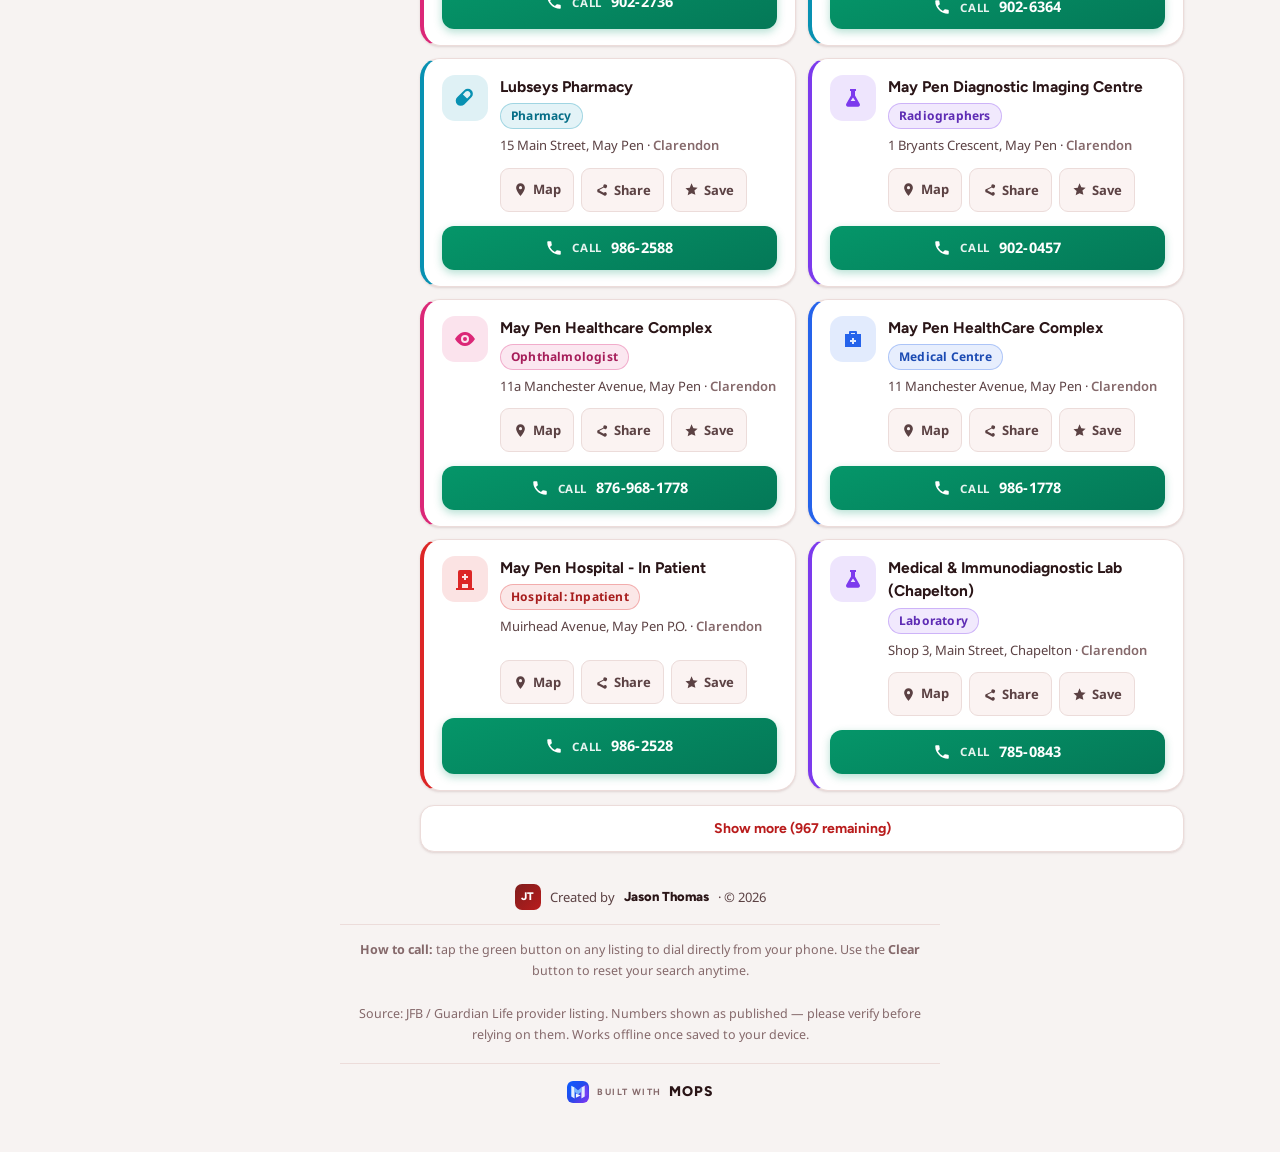
==== commit 0809e09d: "Provider Finder: phone-first filters, compact cards, remembered search - Phones: search and category" ====
--- a/index.html
+++ b/index.html
@@ -299,6 +299,40 @@
     .hero{padding:18px 16px}
     .card{padding:16px}
   }
+
+  /* ---- v3 upgrade ---- */
+  /* Call button: a full-width bar under every card (phones and desktop), so the
+     card stays compact and Map / Share / Save sit on one line */
+  .card{flex-wrap:wrap;padding:16px 18px}
+  .call{flex:1 1 100%;flex-direction:row;gap:9px;min-width:0;padding:11px 14px;margin-top:2px;border-radius:12px}
+  .call svg{margin-bottom:0;width:18px;height:18px}
+  .call .lbl{margin-bottom:0}
+  .call .num{font-size:14.5px}
+  .call.dead{padding:9px 14px}
+  .actions{padding-top:12px}
+  .finder-results main{gap:12px}
+
+  /* Filters & sort: always open on desktop, a toggle on phones */
+  .filter-toggle{display:none}
+  @media(max-width:760px){
+    .finder-filters .panel-title,.finder-filters .panel-description{display:none}
+    .finder-filters{padding:14px}
+    .finder-filters .catbar{padding:12px 0 2px}
+    .filter-toggle{display:flex;align-items:center;gap:8px;width:100%;min-height:44px;margin-top:10px;padding:10px 14px;
+      font-family:var(--font-head);font-size:14px;font-weight:800;color:var(--ink2);background:var(--card2);
+      border:1.5px solid var(--line);border-radius:12px;cursor:pointer}
+    .filter-toggle svg{width:18px;height:18px;fill:currentColor}
+    .filter-toggle::after{content:"";margin-left:auto;width:8px;height:8px;border-right:2px solid currentColor;border-bottom:2px solid currentColor;
+      transform:rotate(45deg) translateY(-2px);transition:transform .15s}
+    .filter-toggle[aria-expanded="true"]::after{transform:rotate(-135deg) translateY(-2px)}
+    .fcount{font-size:11.5px;font-weight:800;color:#fff;background:var(--primary-text);border-radius:999px;padding:1px 8px}
+    .fcount:empty{display:none}
+    .filter-more{display:none}
+    .filter-more.open{display:block}
+    .finder-filters .controls{border-top:none;padding-top:12px}
+    .finder-filters .controls select{flex:1 1 140px}
+    .finder-workspace{gap:14px}
+  }
 </style>
 </head>
 <body>
@@ -351,11 +385,16 @@
 
 <div class="catbar" id="catbar" role="group" aria-label="Quick category filters"></div>
 
+<button class="filter-toggle" id="filterToggle" type="button" aria-expanded="false" aria-controls="filterMore">
+<svg viewBox="0 0 24 24" aria-hidden="true"><path d="M3 5h18v2H3V5zm4 6h10v2H7v-2zm3 6h4v2h-4v-2z"/></svg>
+<span>Filters &amp; sort</span><span class="fcount" id="filterCount"></span>
+</button>
+<div class="filter-more" id="filterMore">
 <div class="controls">
   <select id="parish" aria-label="Filter by parish"></select>
   <select id="type" aria-label="Filter by provider type"></select>
   <select id="sort" aria-label="Sort results">
-    <option value="default">Default order</option>
+    <option value="default">Parish, then name</option>
     <option value="relevance">Best match</option>
     <option value="az">Name: A to Z</option>
     <option value="distance">Nearest first</option>
@@ -369,9 +408,10 @@
 <div class="sourcebar">
   <div class="sourcebar-inner">
     <span><b>Provider source:</b> JFB / Guardian Life listing</span>
-    <span class="stamp">Last updated Jul 18, 2026</span>
+    <span class="stamp">Last updated 18 Jul 2026</span>
   </div>
   <div class="wa-note">WhatsApp shows only on numbers that look like mobiles. Not every mobile is on WhatsApp.</div>
+</div>
 </div>
 
 </aside>
@@ -650,9 +690,11 @@
       current=current.slice().sort((a,b)=>(a.n||'').localeCompare(b.n||''));
     }else if(sortEl.value==='relevance'||needles.length){
       current=current.slice().sort((a,b)=>(b._score-a._score)||(a.n||'').localeCompare(b.n||''));
+    }else{
+      current=current.slice().sort((a,b)=>(a.p||'').localeCompare(b.p||'')||(a.n||'').localeCompare(b.n||''));
     }
     shown=0; listEl.innerHTML='';
-    updateClear();
+    updateClear(); saveState(); updateFilterCount();
   }
   const slice=current.slice(shown,shown+PAGE);
   const qq=qEl.value.trim();
@@ -802,6 +844,35 @@
   addEventListener('load',()=>navigator.serviceWorker.register('sw.js').catch(()=>{}));
 }
 
+/* Remember the last search and filters on this device */
+const STATE_KEY='jfb-finder-state';
+function saveState(){
+  try{ localStorage.setItem(STATE_KEY,JSON.stringify({q:qEl.value,parish:parishEl.value,type:typeEl.value,
+    sort:sortEl.value==='distance'?'default':sortEl.value,cat:catFilter,fav:favFilter})); }catch(e){}
+}
+function restoreState(){
+  try{
+    const st=JSON.parse(localStorage.getItem(STATE_KEY)||'null'); if(!st) return;
+    qEl.value=st.q||'';
+    if([...parishEl.options].some(o=>o.value===st.parish)) parishEl.value=st.parish||'';
+    if([...typeEl.options].some(o=>o.value===st.type)) typeEl.value=st.type||'';
+    if([...sortEl.options].some(o=>o.value===st.sort)) sortEl.value=st.sort||'default';
+    catFilter=CAT_LABELS[st.cat]?st.cat:''; favFilter=!!st.fav;
+  }catch(e){}
+}
+
+/* Phones: dropdowns live behind a "Filters & sort" toggle that shows how many are active */
+const filterToggle=$('#filterToggle'), filterMore=$('#filterMore'), filterCount=$('#filterCount');
+function updateFilterCount(){
+  const n=[parishEl.value,typeEl.value,sortEl.value!=='default'&&sortEl.value!=='distance',userLoc].filter(Boolean).length;
+  filterCount.textContent=n?String(n):'';
+}
+filterToggle.addEventListener('click',()=>{
+  const open=!filterMore.classList.contains('open');
+  filterMore.classList.toggle('open',open); filterToggle.setAttribute('aria-expanded',String(open));
+});
+
+restoreState();
 renderCatbar();
 render(true);
 </script>
--- a/theme.css
+++ b/theme.css
@@ -90,27 +90,16 @@
 header.hero .steps-dismiss{color:#fff;text-shadow:0 1px 2px rgba(50,0,0,.5)}
 
 /* Phones: compact header, so the content starts higher.
-   The 3 steps become one swipeable row; the dismiss link comes first. */
+   The 3 steps become a short list (nothing cut off); the dismiss link sits under it. */
 @media (max-width:600px){
   header.hero{padding-top:18px;padding-bottom:20px}
-  header.hero .steps{flex-wrap:nowrap;overflow-x:auto;gap:6px;margin-top:12px;margin-right:-16px;padding-right:16px;
-    scrollbar-width:none;-webkit-overflow-scrolling:touch;
-    -webkit-mask-image:linear-gradient(to right,#000 90%,transparent);mask-image:linear-gradient(to right,#000 90%,transparent)}
-  header.hero .steps::-webkit-scrollbar{display:none}
-  header.hero .step{flex:0 0 auto;padding:5px 12px 5px 6px;white-space:nowrap}
+  header.hero .steps{display:grid;grid-template-columns:1fr;gap:6px;margin-top:12px}
+  header.hero .steps.hidden{display:none}
+  header.hero .step{border-radius:12px;padding:6px 10px 6px 6px;white-space:normal}
   header.hero .step .tx{font-size:12px}
-  header.hero .steps-dismiss{order:-1;flex:0 0 auto;white-space:nowrap;font-size:11.5px;padding:6px 8px}
+  header.hero .steps-dismiss{justify-self:start;font-size:11.5px;padding:6px 8px}
 }
 
 /* Touch-friendly sizes: buttons are at least 44px tall */
 .act,.catchip,.near,.seg button,.quick-row button,.range-pick button,.modes button,.acts button,.acts a,.steps-dismiss{min-height:44px}
 .act,.acts button,.acts a,.seg button,.quick-row button,.range-pick button{display:inline-flex;align-items:center;justify-content:center}
-
-/* Phones: dots under the steps row (added by theme.js) */
-.steps-dots{display:none}
-@media (max-width:600px){
-  .steps-dots{display:flex;gap:5px;justify-content:center;margin-top:8px}
-  .steps-dots i{width:6px;height:6px;border-radius:50%;background:rgba(255,255,255,.4);transition:width .2s,background .2s}
-  .steps-dots i.on{width:16px;background:#fff}
-  .steps.hidden + .steps-dots{display:none}
-}
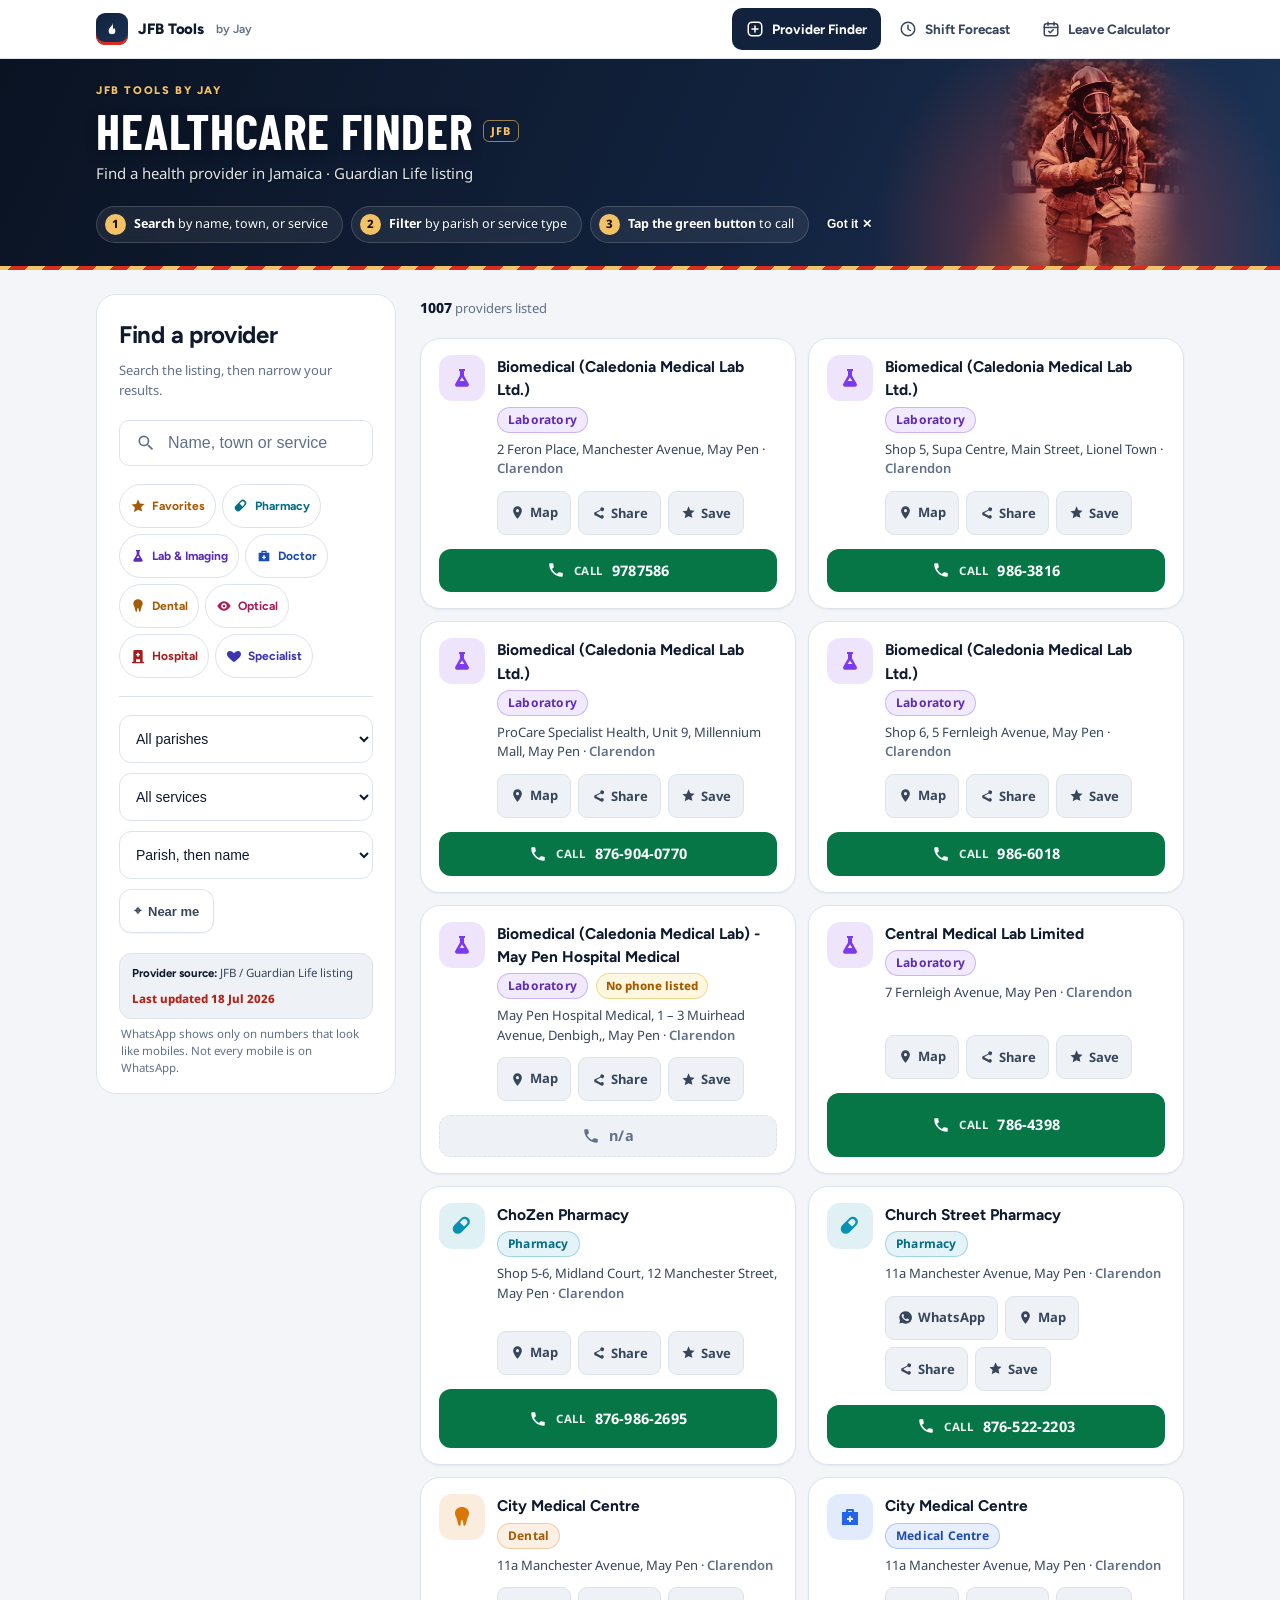
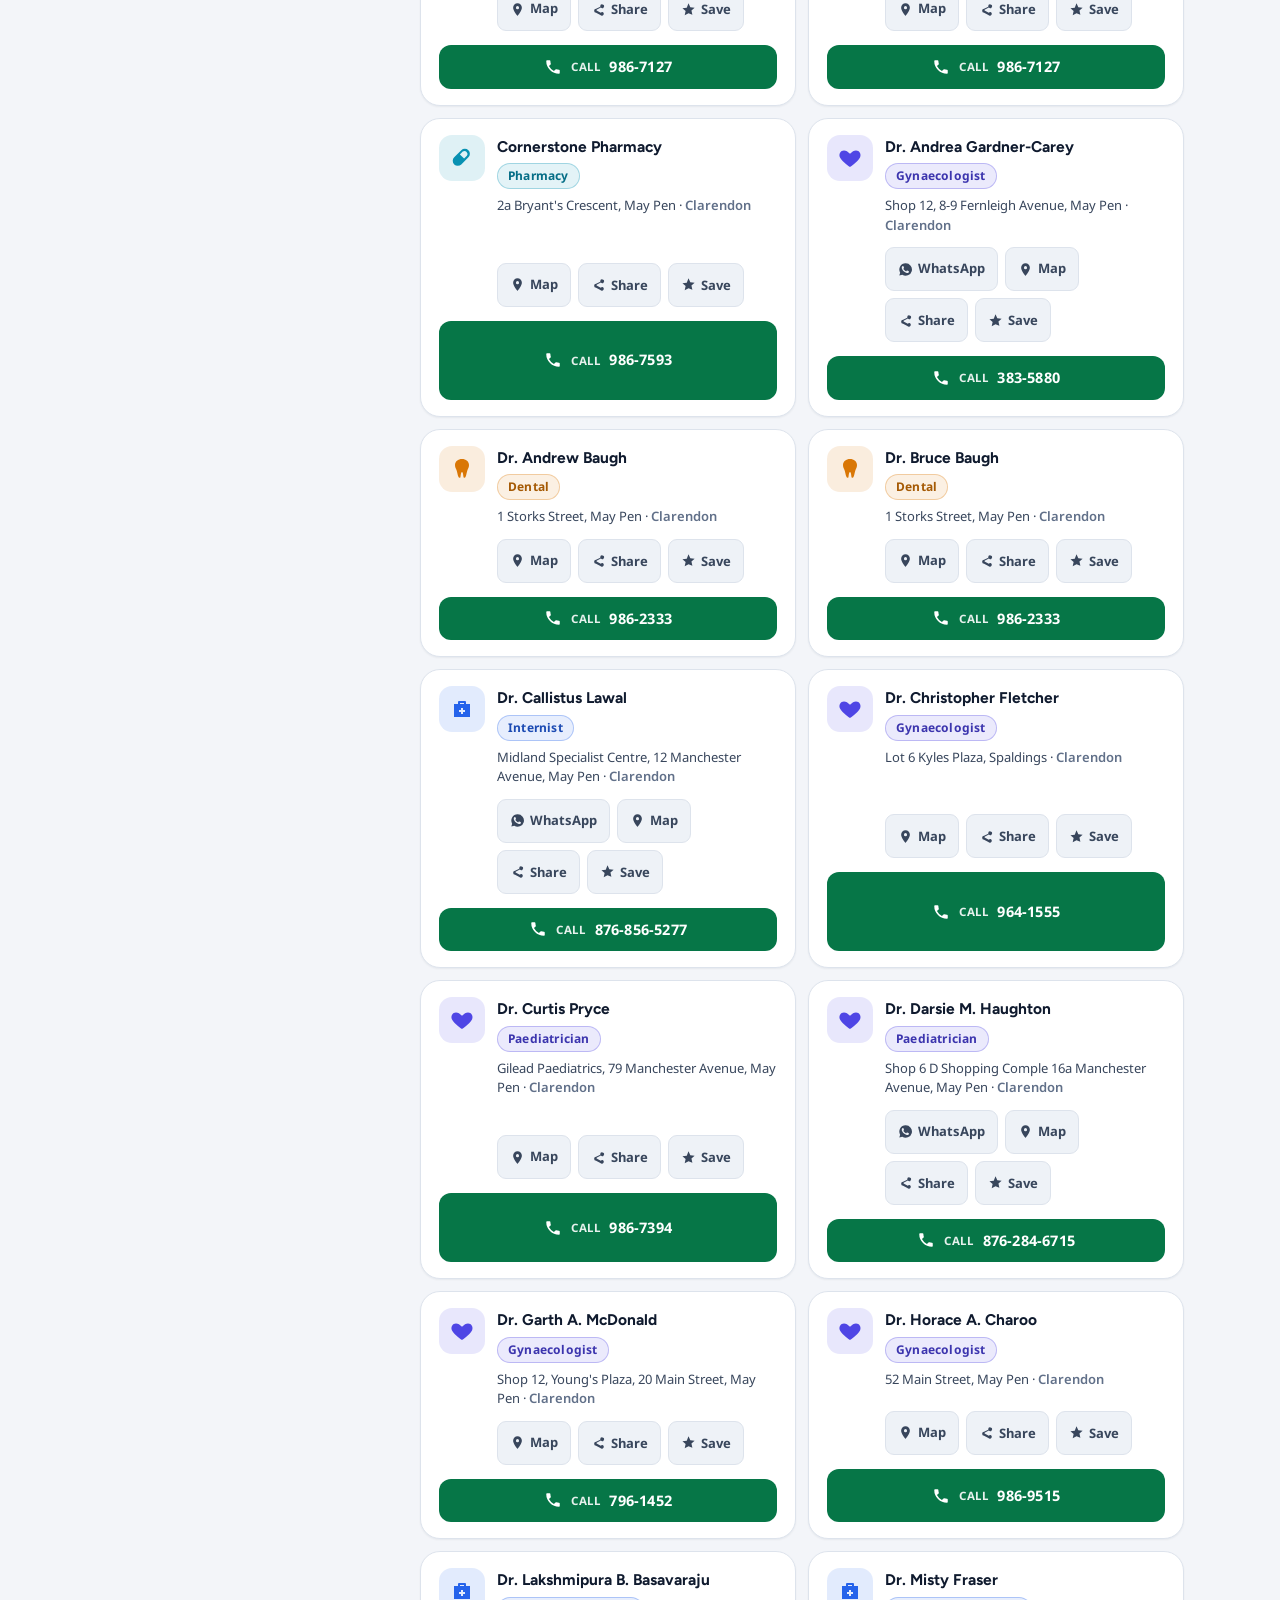
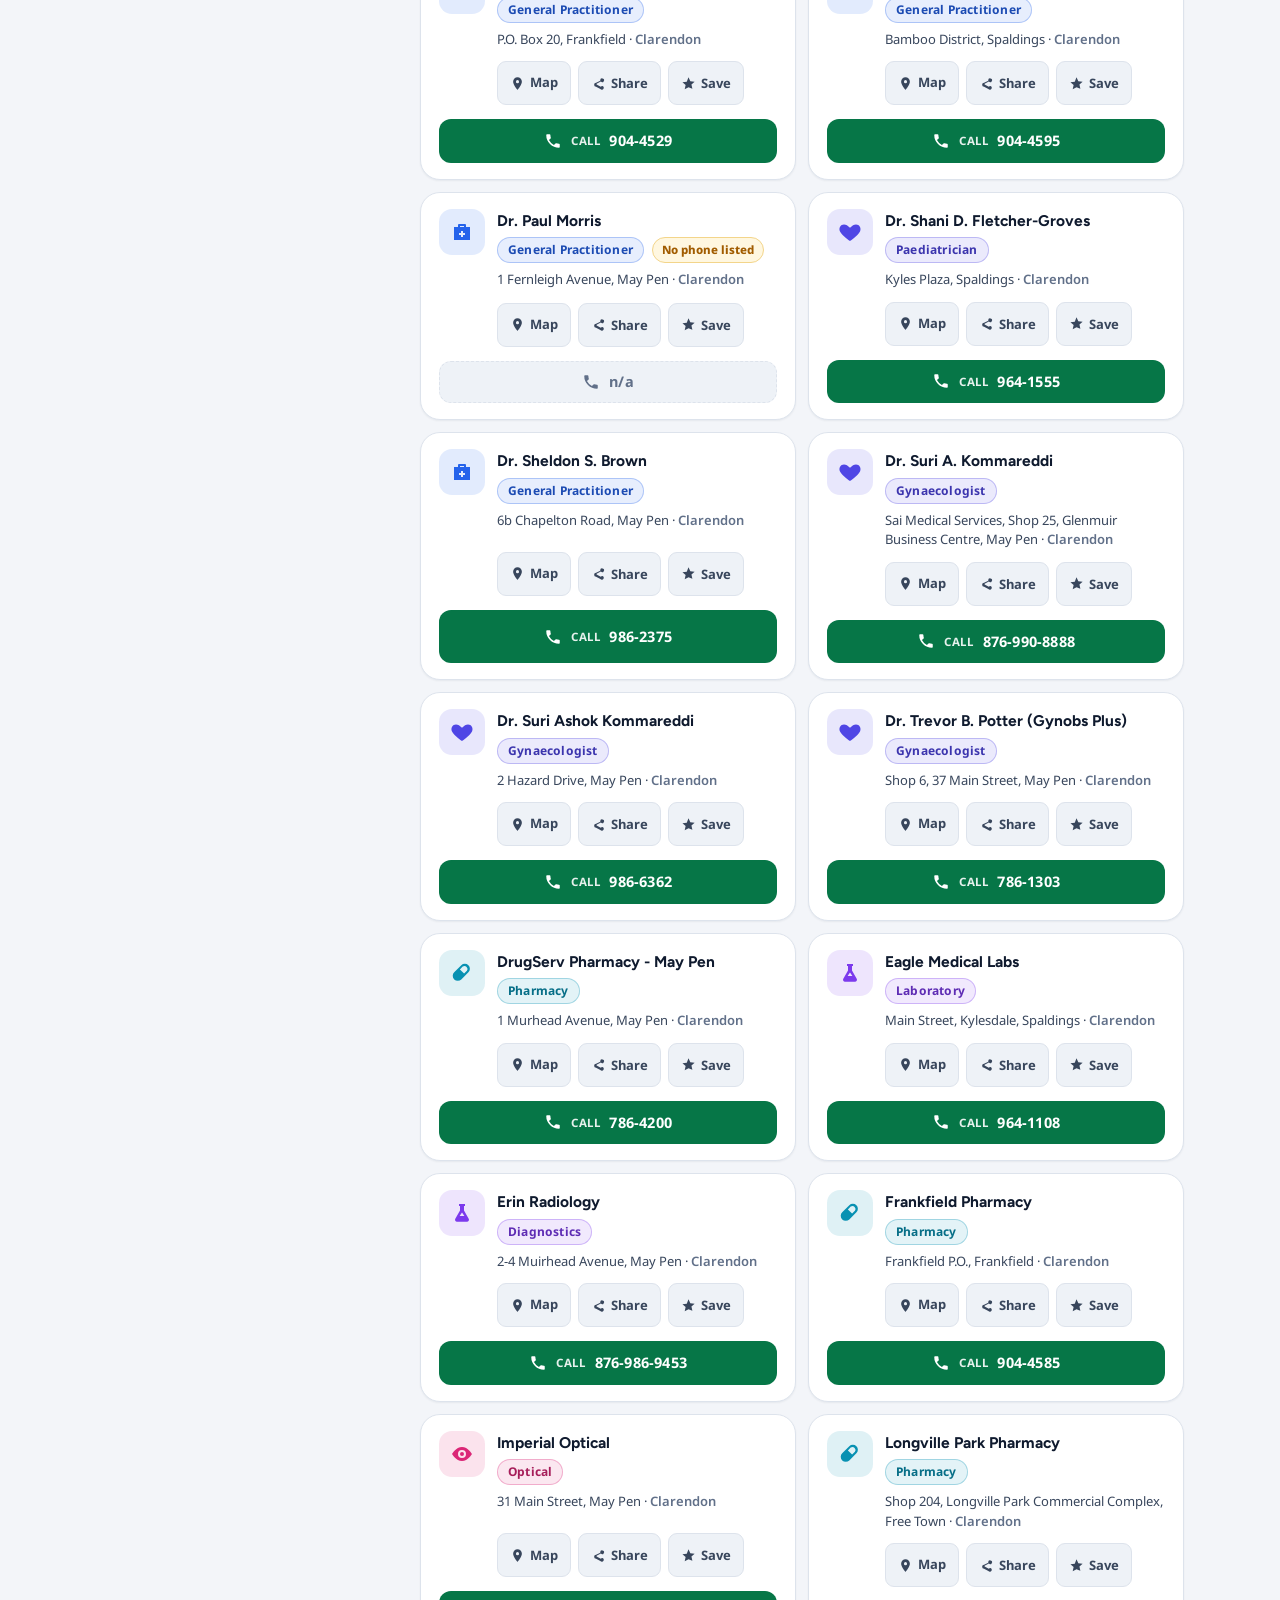
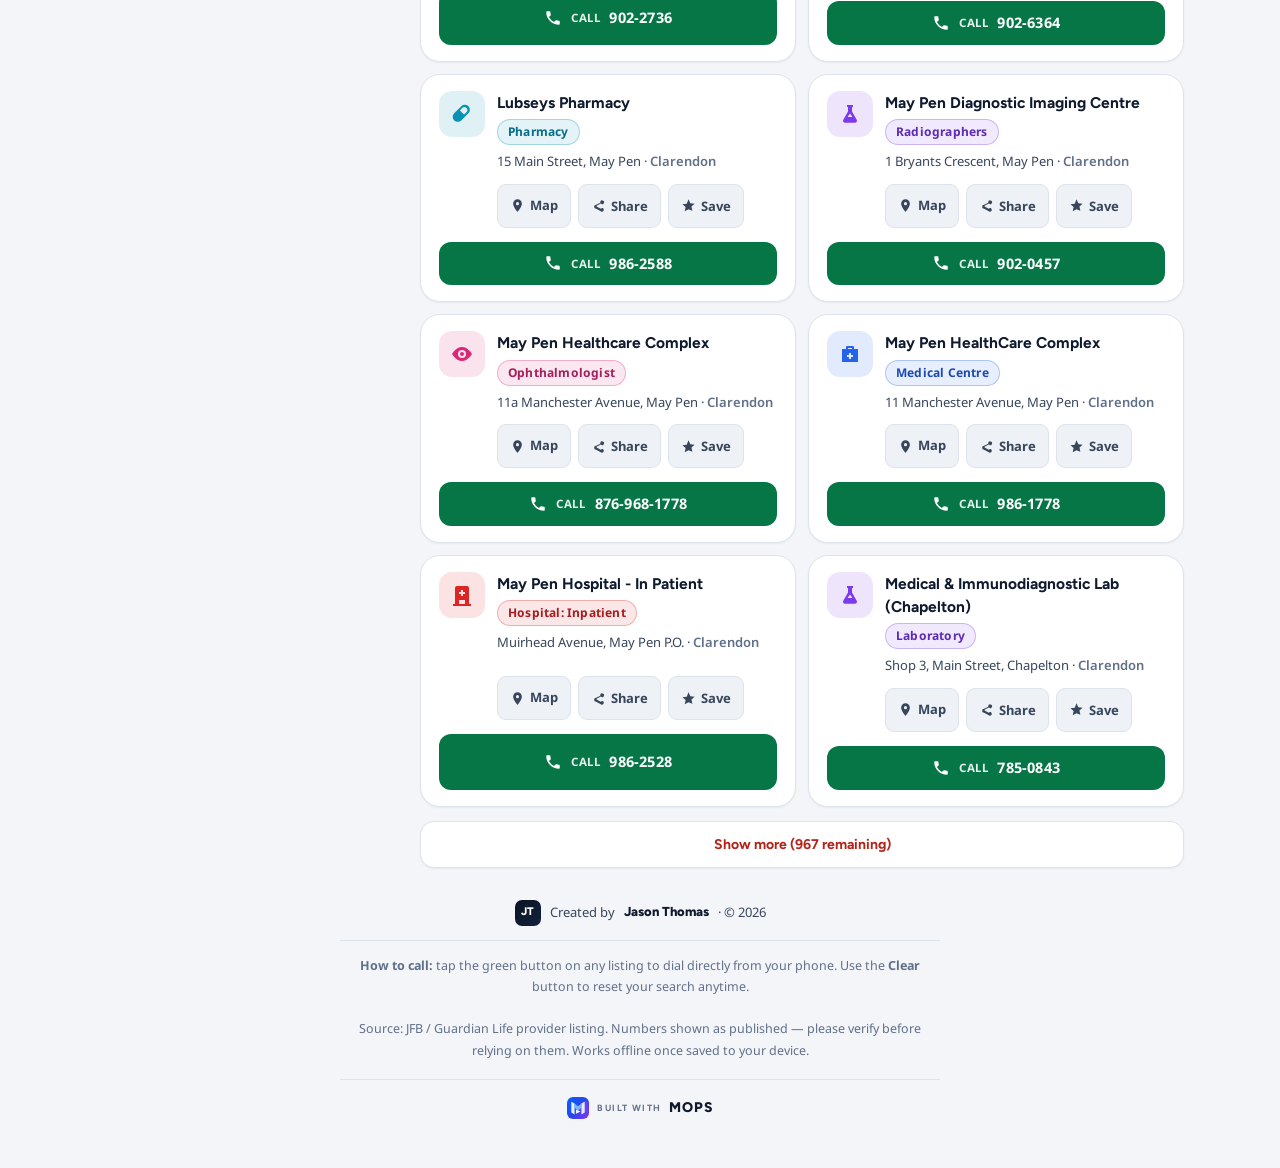
==== commit a061141a: "Redesign: Station Night palette, bottom tab bar on phones, cleaner cards - theme.css: navy / engine " ====
--- a/index.html
+++ b/index.html
@@ -3,14 +3,14 @@
 <head>
 <meta charset="utf-8">
 <meta name="viewport" content="width=device-width, initial-scale=1">
-<meta name="theme-color" content="#b91c1c">
+<meta name="theme-color" content="#0a1322">
 <title>Jason's Healthcare Finder List (JFB)</title>
 <link rel="manifest" href="manifest.json">
 <link rel="apple-touch-icon" href="icon-192.png">
 <link rel="icon" type="image/png" href="icon-192.png">
 <link rel="preconnect" href="https://fonts.googleapis.com">
 <link rel="preconnect" href="https://fonts.gstatic.com" crossorigin>
-<link href="https://fonts.googleapis.com/css2?family=Figtree:wght@500;600;700;800;900&family=Noto+Sans:wght@400;500;600;700&display=swap" rel="stylesheet">
+<link href="https://fonts.googleapis.com/css2?family=Barlow+Condensed:wght@600;700&family=Figtree:wght@500;600;700;800;900&family=Noto+Sans:wght@400;500;600;700&display=swap" rel="stylesheet">
 <link rel="stylesheet" href="theme.css">
 <style>
   /* Redesign v2 — hero gradient, category color system, card grid, sticky search
@@ -80,9 +80,9 @@
   .search input{width:100%;font-size:16px;padding:16px 16px 16px 48px;
     background:var(--card);border:1.5px solid var(--line);border-radius:16px;
     color:var(--ink);outline:none;box-shadow:var(--shadow-lg)}
-  .search input::placeholder{color:#9aa8b8}
+  .search input::placeholder{color:var(--muted)}
   .search input:focus{border-color:var(--primary-text);box-shadow:0 0 0 3px rgba(var(--primary-rgb),.18),var(--shadow-lg)}
-  .search svg{position:absolute;left:17px;top:50%;transform:translateY(-50%);width:20px;height:20px;fill:#9aa8b8}
+  .search svg{position:absolute;left:17px;top:50%;transform:translateY(-50%);width:20px;height:20px;fill:var(--muted)}
   .searchbar.stuck{background:var(--bg);padding-top:8px;padding-bottom:8px;
     box-shadow:0 10px 14px -12px rgba(var(--shadow-rgb),.35)}
   .searchbar.stuck .search input{box-shadow:var(--shadow)}
@@ -143,7 +143,7 @@
   .catchip{flex:0 0 auto;display:inline-flex;align-items:center;gap:6px;font-family:var(--font-head);
     font-size:13px;font-weight:700;color:color-mix(in srgb,#000 var(--chip-mix),var(--cc,var(--muted)));cursor:pointer;
     background:var(--card);border:1.5px solid var(--line);border-radius:999px;padding:8px 14px;
-    box-shadow:var(--shadow);white-space:nowrap;transition:border-color .15s,background .15s,transform .12s}
+    white-space:nowrap;transition:border-color .15s,background .15s,transform .12s}
   .catchip:hover{transform:translateY(-1px)}
   .catchip svg{width:16px;height:16px;fill:color-mix(in srgb,#000 var(--chip-mix),var(--cc,var(--muted)))}
   .catchip.on{color:#fff;background:color-mix(in srgb,#000 var(--chip-mix),var(--cc,var(--primary)));border-color:color-mix(in srgb,#000 var(--chip-mix),var(--cc,var(--primary)))}
@@ -155,9 +155,8 @@
   @media(min-width:900px){main{grid-template-columns:1fr 1fr;gap:12px}}
   .card{background:var(--card);border:1px solid var(--line);border-radius:16px;
     padding:14px;display:flex;gap:12px;align-items:center;box-shadow:var(--shadow);
-    border-left:4px solid var(--cat,var(--cat-def));
     transition:transform .15s ease,box-shadow .15s ease}
-  .card:hover{transform:translateY(-2px);box-shadow:0 8px 20px -8px rgba(var(--shadow-rgb),.28)}
+  .card:hover{border-color:color-mix(in srgb,var(--cat,var(--cat-def)) 45%,var(--line));box-shadow:var(--shadow-lg)}
   .card.in{animation:rise .35s ease both}
   @keyframes rise{from{opacity:0;transform:translateY(10px)}to{opacity:1;transform:none}}
   .avatar{flex:0 0 auto;width:46px;height:46px;border-radius:13px;align-self:flex-start;
@@ -181,9 +180,9 @@
   .note{font-size:12px;color:var(--muted);font-style:italic;margin-top:5px}
   .call{flex:0 0 auto;display:flex;flex-direction:column;align-items:center;justify-content:center;
     text-decoration:none;min-width:78px;padding:11px 10px;border-radius:14px;
-    background:linear-gradient(160deg,var(--green),var(--green-dark));color:#fff;font-weight:700;
-    box-shadow:0 3px 8px rgba(5,150,105,.30);transition:transform .12s ease,box-shadow .12s ease}
-  .call:hover{transform:translateY(-1px);box-shadow:0 5px 12px rgba(5,150,105,.38)}
+    background:var(--green);color:#fff;font-weight:700;
+    box-shadow:none;transition:transform .12s ease,box-shadow .12s ease}
+  .call:hover{background:var(--green-dark)}
   .call:active{transform:scale(.96)}
   .call svg{width:20px;height:20px;fill:#fff;margin-bottom:4px}
   .call .lbl{font-size:11.5px;text-transform:uppercase;letter-spacing:.6px;opacity:.9;margin-bottom:1px}
@@ -312,6 +311,14 @@
   .actions{padding-top:12px}
   .finder-results main{gap:12px}
 
+  /* Specialty row under the Specialist chip */
+  .subbar{display:flex;flex-wrap:wrap;gap:6px;padding:0 0 14px}
+  .subbar[hidden]{display:none}
+  .subchip{min-height:36px;font-family:var(--font-head);font-size:12px;font-weight:700;color:var(--ink2);background:var(--card2);
+    border:1.5px solid var(--line);border-radius:999px;padding:6px 11px;cursor:pointer}
+  .subchip.on{background:var(--cat-spec);border-color:var(--cat-spec);color:#fff}
+  @media(max-width:760px){.subbar{flex-wrap:nowrap;overflow-x:auto;padding:10px 0 2px;scrollbar-width:none}.subchip{flex:0 0 auto}}
+
   /* Filters & sort: always open on desktop, a toggle on phones */
   .filter-toggle{display:none}
   @media(max-width:760px){
@@ -336,11 +343,12 @@
 </style>
 </head>
 <body>
-<nav class="nav">
+<nav class="nav" aria-label="JFB tools">
   <div class="nav-inner">
-    <a href="./" class="active">Provider Finder</a>
-    <a href="watch/">Shift Forecast</a>
-    <a href="leave/">Leave Calculator</a>
+    <a class="nav-brand" href="./" aria-label="JFB Tools home"><span class="mark" aria-hidden="true"><svg viewBox="0 0 24 24"><path d="M12.6 2.2c.5 3.3-1.3 5-2.9 6.9C8.2 10.9 7 12.6 7 15a5 5 0 0 0 10 0c0-1.9-.8-3.400-1.8-4.700-.3 1.2-.9 2-1.9 2.6.6-3.500-.2-7.3-.7-10.700z"/></svg></span>JFB Tools <small>by Jay</small></a>
+    <a href="./" class="active" aria-current="page"><svg viewBox="0 0 24 24" aria-hidden="true"><rect x="3" y="3" width="18" height="18" rx="5"/><path d="M12 8v8M8 12h8"/></svg><span class="lg">Provider Finder</span><span class="sm">Providers</span></a>
+    <a href="watch/"><svg viewBox="0 0 24 24" aria-hidden="true"><circle cx="12" cy="12" r="9"/><path d="M12 7v5l3 2"/></svg><span class="lg">Shift Forecast</span><span class="sm">Shifts</span></a>
+    <a href="leave/"><svg viewBox="0 0 24 24" aria-hidden="true"><rect x="3" y="5" width="18" height="16" rx="3"/><path d="M8 3v4M16 3v4M3 10h18M9 15l2 2 4-4"/></svg><span class="lg">Leave Calculator</span><span class="sm">Leave</span></a>
   </div>
 </nav>
 
@@ -379,7 +387,7 @@
   <div class="search">
     <svg viewBox="0 0 24 24" aria-hidden="true"><path d="M15.5 14h-.79l-.28-.27a6.5 6.5 0 1 0-.7.7l.27.28v.79l5 4.99L20.49 19zm-6 0A4.5 4.5 0 1 1 14 9.5 4.5 4.5 0 0 1 9.5 14z"/></svg>
     <input id="q" type="search" inputmode="search" autocomplete="off"
-      placeholder="Search name, town, or service…" aria-label="Search providers">
+      placeholder="Name, town or service" aria-label="Search providers">
   </div>
 </div>
 
@@ -451,6 +459,7 @@
 </footer>
 
 <script src="data.js?v=7"></script>
+<script src="towns.js"></script>
 <script>
 const PHONE_ICON = '<svg viewBox="0 0 24 24"><path d="M6.6 10.8a15.1 15.1 0 0 0 6.6 6.6l2.2-2.2c.3-.3.7-.4 1-.2 1.1.4 2.3.6 3.6.6.6 0 1 .4 1 1V20c0 .6-.4 1-1 1A17 17 0 0 1 3 4c0-.6.5-1 1-1h3.5c.6 0 1 .4 1 1 0 1.2.2 2.4.6 3.6.1.4 0 .8-.3 1z"/></svg>';
 const WA_ICON = '<svg viewBox="0 0 24 24"><path d="M12 2a10 10 0 0 0-8.6 15l-1.3 4.7 4.8-1.3A10 10 0 1 0 12 2zm5.8 14.1c-.2.7-1.4 1.3-2 1.4-.5.1-1.2.1-1.9-.1-.4-.1-1-.3-1.7-.6-3-1.3-4.9-4.3-5-4.5-.2-.2-1.2-1.6-1.2-3s.7-2.1 1-2.4c.2-.3.5-.4.7-.4h.5c.2 0 .4 0 .6.5l.8 2c.1.2.1.4 0 .5l-.4.6-.3.3c-.2.2-.3.4-.2.7.2.3.8 1.3 1.7 2.1 1.2 1 2.1 1.4 2.4 1.5.2.1.4.1.6-.1l.7-.9c.2-.3.4-.2.7-.1l2 .9c.2.1.4.2.5.3.1.2.1.7-.1 1.3z"/></svg>';
@@ -524,6 +533,7 @@
 
 let shown=0; const PAGE=40; let current=[];
 let catFilter='';      // active category family key, '' = none
+let subFilter='';      // specialty within the Specialist chip, '' = all
 let favFilter=false;   // showing favorites only
 let userLoc=null;      // browser geolocation, if allowed
 
@@ -570,12 +580,34 @@
     return `<button class="catchip${on?' on':''}" data-cat="${k}" style="--cc:var(--cat-${k})" aria-pressed="${on}"><svg viewBox="0 0 24 24">${CAT_ICONS[k]}</svg>${CAT_LABELS[k]}</button>`;
   }).join('');
   catbarEl.innerHTML=html;
-}
+  renderSubbar();
+}
+/* Specialist chip: a second row to pick the specialty (largest first, small ones grouped as Other) */
+const SPEC_COUNTS={};
+DATA.forEach(d=>{ if(catOf(d.t)[0]==='spec') SPEC_COUNTS[d.t]=(SPEC_COUNTS[d.t]||0)+1; });
+const SPEC_MAIN=Object.keys(SPEC_COUNTS).filter(t=>SPEC_COUNTS[t]>=8).sort((a,b)=>SPEC_COUNTS[b]-SPEC_COUNTS[a]);
+function specOf(t){ return SPEC_MAIN.includes(t)?t:'Other'; }
+const OTHER_COUNT=Object.keys(SPEC_COUNTS).filter(t=>!SPEC_MAIN.includes(t)).reduce((n,t)=>n+SPEC_COUNTS[t],0);
+const OTHER_TITLE=Object.keys(SPEC_COUNTS).filter(t=>!SPEC_MAIN.includes(t)).sort().join(', ');
+const subbarEl=document.createElement('div'); subbarEl.className='subbar'; subbarEl.id='subbar';
+subbarEl.setAttribute('role','group'); subbarEl.setAttribute('aria-label','Choose a specialty');
+catbarEl.after(subbarEl);
+function renderSubbar(){
+  if(catFilter!=='spec'){ subbarEl.hidden=true; subbarEl.innerHTML=''; return; }
+  subbarEl.hidden=false;
+  const opts=[['','All specialists'],...SPEC_MAIN.map(t=>[t,t+' ('+SPEC_COUNTS[t]+')'])];
+  if(OTHER_COUNT) opts.push(['Other','Other ('+OTHER_COUNT+')']);
+  subbarEl.innerHTML=opts.map(([v,l])=>`<button type="button" class="subchip${subFilter===v?' on':''}" data-sub="${esc(v)}" aria-pressed="${subFilter===v}"${v==='Other'?` title="${esc(OTHER_TITLE)}"`:''}>${esc(l)}</button>`).join('');
+}
+subbarEl.addEventListener('click',e=>{
+  const b=e.target.closest('.subchip'); if(!b)return;
+  subFilter=b.dataset.sub; renderSubbar(); render(true);
+});
 catbarEl.addEventListener('click',e=>{
   const b=e.target.closest('.catchip'); if(!b)return;
   const c=b.dataset.cat;
   if(c==='__fav'){ favFilter=!favFilter; }
-  else { catFilter = catFilter===c ? '' : c; }
+  else { catFilter = catFilter===c ? '' : c; if(catFilter!=='spec') subFilter=''; }
   renderCatbar(); render(true);
 });
 
@@ -634,13 +666,22 @@
   const x=Math.sin(dLat/2)**2+Math.cos(lat1)*Math.cos(lat2)*Math.sin(dLon/2)**2;
   return R*2*Math.atan2(Math.sqrt(x),Math.sqrt(1-x));
 }
+/* Location of a provider: its town if known (towns.js), otherwise its parish centre */
+const TOWNS=window.JFB_TOWNS||{};
+function townKey(town,parish){ return (town||'').toLowerCase().replace(/[^a-z0-9]+/g,'')+'|'+parish; }
+function placeOf(d){
+  if(d._place===undefined){ const t=TOWNS[townKey(d.c,d.p)]; d._place=t?{ll:t,town:true}:(PARISH_CENTERS[d.p]?{ll:PARISH_CENTERS[d.p],town:false}:null); }
+  return d._place;
+}
 function distanceKm(d){
-  if(!userLoc||!PARISH_CENTERS[d.p]) return null;
-  return kmBetween(userLoc,PARISH_CENTERS[d.p]);
+  const pl=placeOf(d);
+  if(!userLoc||!pl) return null;
+  return kmBetween(userLoc,pl.ll);
 }
 function distanceLabel(d){
-  const km=distanceKm(d);
-  return km==null ? '' : `Approx. ${Math.round(km)} km from you`;
+  const km=distanceKm(d); if(km==null) return '';
+  const n=km<1?'Under 1 km away':`About ${Math.round(km)} km away`;
+  return placeOf(d).town ? n : `${n} (parish estimate)`;
 }
 
 function updateClear(){
@@ -654,13 +695,14 @@
   const q=qEl.value.trim();
   if(q)chips.push(`<button class="fchip" data-f="q" aria-label="Remove search ${esc(q)}">“${esc(q)}”<span class="x">✕</span></button>`);
   if(parishEl.value)chips.push(`<button class="fchip" data-f="parish" aria-label="Remove parish filter">${esc(parishEl.value)}<span class="x">✕</span></button>`);
+  if(catFilter==='spec'&&subFilter)chips.push(`<button class="fchip" data-f="sub" aria-label="Remove specialty filter">${esc(subFilter)}<span class="x">✕</span></button>`);
   if(typeEl.value)chips.push(`<button class="fchip" data-f="type" aria-label="Remove service filter">${esc(typeEl.value)}<span class="x">✕</span></button>`);
   if(userLoc)chips.push(`<button class="fchip" data-f="near" aria-label="Remove nearby sorting">Near me<span class="x">✕</span></button>`);
   return chips.join('');
 }
 countEl.addEventListener('click',e=>{
   const b=e.target.closest('.fchip'); if(!b)return;
-  ({q:()=>qEl.value='',parish:()=>parishEl.value='',type:()=>typeEl.value='',near:()=>{userLoc=null; nearEl.classList.remove('on'); nearEl.setAttribute('aria-pressed','false'); if(sortEl.value==='distance')sortEl.value='default';}})[b.dataset.f]();
+  ({sub:()=>{subFilter='';renderSubbar();},q:()=>qEl.value='',parish:()=>parishEl.value='',type:()=>typeEl.value='',near:()=>{userLoc=null; nearEl.classList.remove('on'); nearEl.setAttribute('aria-pressed','false'); if(sortEl.value==='distance')sortEl.value='default';}})[b.dataset.f]();
   render(true);
 });
 
@@ -673,6 +715,7 @@
     current=DATA.filter(d=>{
       if(favFilter&&!FAVS.has(favId(d)))return false;
       if(catFilter&&catOf(d.t)[0]!==catFilter)return false;
+      if(catFilter==='spec'&&subFilter&&specOf(d.t)!==subFilter)return false;
       if(fp&&d.p!==fp)return false;
       if(ft&&d.t!==ft)return false;
       if(needles.length){
@@ -819,7 +862,7 @@
 });
 clearEl.addEventListener('click',()=>{
   qEl.value=''; parishEl.value=''; typeEl.value=''; sortEl.value='default';
-  catFilter=''; favFilter=false; userLoc=null; nearEl.classList.remove('on'); nearEl.setAttribute('aria-pressed','false'); renderCatbar();
+  catFilter=''; subFilter=''; favFilter=false; userLoc=null; nearEl.classList.remove('on'); nearEl.setAttribute('aria-pressed','false'); renderCatbar();
   render(true); window.scrollTo({top:0,behavior:'smooth'});
 });
 
@@ -848,7 +891,7 @@
 const STATE_KEY='jfb-finder-state';
 function saveState(){
   try{ localStorage.setItem(STATE_KEY,JSON.stringify({q:qEl.value,parish:parishEl.value,type:typeEl.value,
-    sort:sortEl.value==='distance'?'default':sortEl.value,cat:catFilter,fav:favFilter})); }catch(e){}
+    sort:sortEl.value==='distance'?'default':sortEl.value,cat:catFilter,sub:subFilter,fav:favFilter})); }catch(e){}
 }
 function restoreState(){
   try{
@@ -858,6 +901,7 @@
     if([...typeEl.options].some(o=>o.value===st.type)) typeEl.value=st.type||'';
     if([...sortEl.options].some(o=>o.value===st.sort)) sortEl.value=st.sort||'default';
     catFilter=CAT_LABELS[st.cat]?st.cat:''; favFilter=!!st.fav;
+    subFilter=(catFilter==='spec'&&(SPEC_MAIN.includes(st.sub)||st.sub==='Other'))?st.sub:'';
   }catch(e){}
 }
 
--- a/theme.css
+++ b/theme.css
@@ -1,35 +1,45 @@
 /* JFB Tools: shared theme.
-   One place for the colours, fonts, shadows and navigation used by
+   One place for the colours, fonts, shadows, navigation and header used by
    Provider Finder, Shift Forecast and Leave Calculator.
-   Change the look of the whole site here. */
+   Change the look of the whole site here.
+
+   Palette "Station Night": uniform navy for structure, engine red for
+   actions, brass for small highlights, cool paper neutrals for surfaces. */
 
 :root{ color-scheme:light dark;
-  /* Surfaces & text (warm neutrals) */
-  --bg:#f7f3f2; --card:#ffffff; --card2:#fbf3f2;
-  --ink:#2a1517; --ink2:#5b4143; --muted:#85696b; --line:#ecdcda;
+  /* Surfaces & text (cool neutrals) */
+  --bg:#f3f5f9; --card:#ffffff; --card2:#eef2f7;
+  --ink:#0f1a2e; --ink2:#38465c; --muted:#617089; --line:#dde3ec;
 
-  /* Brand: red */
-  --primary:#dc2626; --primary-dark:#b91c1c; --primary-text:#b91c1c; --primary-soft:#fdecea;
-  --primary-rgb:220,38,38;
-  --ring:#dc2626;
-  --hero1:#7f1d1d; --hero2:#b91c1c; --hero3:#dc2626;
+  /* Brand: engine red (actions, active states) */
+  --primary:#d92d20; --primary-dark:#b42318; --primary-text:#b42318; --primary-soft:#fdeeec;
+  --primary-rgb:217,45,32;
+  --ring:#2f6fed;
+  --accent-grad:linear-gradient(90deg,#b42318,#f04438);
 
-  /* Selected state: neutral, so red stays for the brand and primary actions */
-  --sel-bg:var(--ink); --sel-fg:var(--card);
+  /* Header: uniform navy */
+  --hero1:#0a1322; --hero2:#12223d; --hero3:#1b3357;
+
+  /* Brass: small highlights only */
+  --brass:#b7791f; --brass-on-dark:#f3c267;
+
+  /* Selected state: navy, so red stays for the brand and primary actions */
+  --sel-bg:#12223d; --sel-fg:#ffffff;
 
   /* Semantic colours (shared by every page) */
-  --green:#059669; --green-dark:#047857;
-  --red:#c0392b; --red-lit:#e0503f; --red-soft:#fdecea;
-  --gold:#b45309; --gold-soft:#fdf3e4;
+  --green:#067647; --green-dark:#05603a;
+  --red:#b42318; --red-lit:#f04438; --red-soft:#fdeeec;
+  --gold:#b54708; --gold-soft:#fef4e6;
 
   /* Type */
+  --font-display:'Barlow Condensed','Arial Narrow',var(--font-head);
   --font-head:'Figtree',-apple-system,BlinkMacSystemFont,"Segoe UI",Roboto,sans-serif;
   --font-body:'Noto Sans',-apple-system,BlinkMacSystemFont,"Segoe UI",Roboto,sans-serif;
 
   /* Elevation */
-  --shadow-rgb:90,25,25;
-  --shadow:0 1px 3px rgba(var(--shadow-rgb),.10),0 1px 2px rgba(var(--shadow-rgb),.05);
-  --shadow-lg:0 10px 30px -10px rgba(var(--shadow-rgb),.25),0 4px 10px -4px rgba(var(--shadow-rgb),.12);
+  --shadow-rgb:15,26,46;
+  --shadow:0 1px 2px rgba(var(--shadow-rgb),.06);
+  --shadow-lg:0 12px 28px -14px rgba(var(--shadow-rgb),.28),0 2px 6px -2px rgba(var(--shadow-rgb),.08);
 
   /* Scales (use these for new work) */
   --r-sm:8px; --r-md:12px; --r-lg:16px; --r-pill:999px;
@@ -37,62 +47,114 @@
 
   /* Page width for the nav bar (pages can override) */
   --nav-max:1080px;
+  /* Height of the bottom tab bar on phones */
+  --tabbar-h:66px;
 }
 
 @media (prefers-color-scheme: dark){
   :root{
-    --bg:#140e0f; --card:#1d1517; --card2:#241a1c;
-    --ink:#f4e9e8; --ink2:#d3bfbe; --muted:#a58d8e; --line:#35272a;
-    --primary:#ef4444; --primary-dark:#dc2626; --primary-text:#ff8a7a; --primary-soft:rgba(239,68,68,.16);
-    --primary-rgb:239,68,68; --ring:#ef4444;
-    --hero1:#450a0a; --hero2:#991b1b; --hero3:#dc2626;
-    --green:#10b981; --green-dark:#059669;
-    --red:#ff6b5b; --red-lit:#ff8577; --red-soft:rgba(255,107,91,.16);
-    --gold:#fbbf24; --gold-soft:rgba(251,191,36,.12);
+    --bg:#0a101a; --card:#121a28; --card2:#182334;
+    --ink:#eef2f8; --ink2:#c2ccdc; --muted:#8e9bb0; --line:#243145;
+    --primary:#f04438; --primary-dark:#d92d20; --primary-text:#ff8f82; --primary-soft:rgba(240,68,56,.16);
+    --primary-rgb:240,68,56; --ring:#7aa7ff;
+    --accent-grad:linear-gradient(90deg,#d92d20,#ff7a66);
+    --hero1:#070d18; --hero2:#0f1d35; --hero3:#18304f;
+    --brass:#f3c267;
+    --sel-bg:#e8eef8; --sel-fg:#0f1a2e;
+    --green:#12b76a; --green-dark:#039855;
+    --red:#ff7a66; --red-lit:#ff9585; --red-soft:rgba(255,122,102,.16);
+    --gold:#fdb022; --gold-soft:rgba(253,176,34,.12);
     --shadow-rgb:0,0,0;
-    --shadow-lg:0 10px 30px -10px rgba(0,0,0,.5),0 4px 10px -4px rgba(0,0,0,.4);
+    --shadow:0 1px 2px rgba(0,0,0,.4);
+    --shadow-lg:0 12px 28px -14px rgba(0,0,0,.7),0 2px 6px -2px rgba(0,0,0,.4);
   }
-  .nav{box-shadow:0 2px 10px rgba(0,0,0,.35)}
 }
 
-/* Navigation bar (identical on every page) */
-.nav{position:sticky;top:0;z-index:40;background:var(--card);
-  border-bottom:1px solid var(--line);box-shadow:0 2px 10px rgba(var(--shadow-rgb),.06)}
-.nav-inner{max-width:var(--nav-max);margin:0 auto;display:flex;gap:4px;padding:8px 16px}
-.nav a{flex:1;text-align:center;text-decoration:none;font-size:13.5px;font-weight:700;
-  font-family:var(--font-head);color:var(--muted);padding:10px 8px;border-radius:9px;
-  border:1.5px solid transparent;transition:background .15s,color .15s}
-.nav a.active{color:var(--primary-text);background:var(--primary-soft);border-color:rgba(var(--primary-rgb),.25)}
-.nav a:not(.active):hover{background:var(--card2);color:var(--ink)}
-@media (max-width:480px){
-  .nav a{font-size:11.5px;padding:9px 2px;white-space:nowrap}
+/* ---------- Navigation (identical on every page) ----------
+   Desktop: brand on the left, tools on the right.
+   Phones: a tab bar fixed to the bottom, within thumb reach. */
+.nav{position:sticky;top:0;z-index:40;background:var(--card);border-bottom:1px solid var(--line)}
+.nav-inner{max-width:var(--nav-max);margin:0 auto;display:flex;align-items:center;gap:4px;padding:8px 16px;min-height:58px}
+.nav-brand{display:flex;align-items:center;gap:10px;margin-right:auto;text-decoration:none;
+  font-family:var(--font-head);font-size:15px;font-weight:800;letter-spacing:-.1px;color:var(--ink)}
+.nav-brand .mark{width:32px;height:32px;border-radius:9px;flex:0 0 auto;display:flex;align-items:center;justify-content:center;
+  background:linear-gradient(135deg,var(--hero2),var(--hero3));box-shadow:inset 0 -3px 0 var(--primary)}
+.nav-brand .mark svg{width:16px;height:16px;fill:#fff}
+.nav-brand small{font-size:12px;font-weight:600;color:var(--muted);margin-left:2px}
+.nav-inner a:not(.nav-brand){display:inline-flex;align-items:center;justify-content:center;gap:8px;text-decoration:none;
+  font-family:var(--font-head);font-size:13.5px;font-weight:700;color:var(--ink2);min-height:42px;padding:9px 14px;
+  border-radius:10px;transition:background .15s,color .15s}
+.nav-inner a:not(.nav-brand) svg{width:18px;height:18px;flex:0 0 auto;fill:none;stroke:currentColor;stroke-width:2;stroke-linecap:round;stroke-linejoin:round}
+.nav-inner a:not(.nav-brand) .sm{display:none}
+.nav-inner a:not(.nav-brand):hover{background:var(--card2);color:var(--ink)}
+.nav-inner a.active{background:var(--sel-bg);color:var(--sel-fg)}
+.nav-inner a.active:hover{background:var(--sel-bg);color:var(--sel-fg)}
+.nav a:focus-visible{outline:3px solid var(--ring);outline-offset:2px}
+
+@media (max-width:760px){
+  .nav{position:fixed;top:auto;bottom:0;left:0;right:0;border-bottom:none;border-top:1px solid var(--line);
+    padding-bottom:env(safe-area-inset-bottom);box-shadow:0 -6px 20px -12px rgba(var(--shadow-rgb),.35)}
+  .nav-inner{padding:6px 8px;gap:4px;min-height:var(--tabbar-h)}
+  .nav-brand{display:none}
+  .nav-inner a:not(.nav-brand){flex:1;flex-direction:column;gap:3px;font-size:11.5px;padding:6px 2px;min-height:50px;
+    border-radius:12px;color:var(--muted)}
+  .nav-inner a:not(.nav-brand) svg{width:21px;height:21px}
+  .nav-inner a:not(.nav-brand) .lg{display:none}
+  .nav-inner a:not(.nav-brand) .sm{display:inline}
+  .nav-inner a.active,.nav-inner a.active:hover{background:var(--primary-soft);color:var(--primary-text)}
+
+  /* Keep page content and floating controls clear of the tab bar */
+  html body{padding-bottom:calc(var(--tabbar-h) + 28px + env(safe-area-inset-bottom))}
+  html body.has-balance-bar{padding-bottom:calc(var(--tabbar-h) + 104px + env(safe-area-inset-bottom))}
+  body .totop{bottom:calc(var(--tabbar-h) + 14px + env(safe-area-inset-bottom))}
+  body .toast{bottom:calc(var(--tabbar-h) + 14px + env(safe-area-inset-bottom))}
+  body .balance-bar{bottom:calc(var(--tabbar-h) + env(safe-area-inset-bottom));padding-bottom:12px;box-shadow:none}
 }
 
-/* Header photo: firefighter blended into the red banner.
-   The image itself is colour-graded red and feathered at the sides, so it
-   melts into the gradient. It stays inside the content width. */
+/* ---------- Header (shared by every page) ----------
+   Navy night scene; the firefighter is lit by an ember glow on the right.
+   A thin engine-striping band closes the header. */
+header.hero{isolation:isolate;
+  --fig-x:calc(min(100%, 50% + var(--nav-max) / 2) - 118px);
+  background:
+    radial-gradient(300px 150% at var(--fig-x) 85%,rgba(240,68,56,.46),rgba(240,68,56,0) 70%),
+    radial-gradient(170px 70% at var(--fig-x) 105%,rgba(247,144,9,.38),rgba(247,144,9,0) 72%),
+    linear-gradient(115deg,var(--hero1) 0%,var(--hero2) 58%,var(--hero3) 100%)}
+header.hero::before{
+  content:"";position:absolute;inset:auto 0 0 0;top:auto;height:4px;opacity:1;z-index:2;pointer-events:none;
+  background:repeating-linear-gradient(-45deg,var(--primary) 0 12px,var(--brass-on-dark) 12px 24px)}
 header.hero::after{
-  content:"";position:absolute;top:0;bottom:0;left:auto;height:auto;border-radius:0;
+  content:"";position:absolute;top:auto;bottom:0;left:auto;border-radius:0;
   right:max(0px,calc((100% - var(--nav-max)) / 2));
-  width:min(100%,520px);
-  background:url("hero-firefighter.webp") right bottom / auto 112% no-repeat;
+  height:112%;width:auto;aspect-ratio:399/440;
+  background:url("hero-firefighter.webp") center / 100% 100% no-repeat;
+  /* soft oval mask: keeps the figure, fades the photo's background into the glow */
+  -webkit-mask-image:radial-gradient(ellipse 50% 62% at 50% 52%,#000 48%,transparent 100%);
+          mask-image:radial-gradient(ellipse 50% 62% at 50% 52%,#000 48%,transparent 100%);
   opacity:.95;pointer-events:none;
 }
-@media (max-width:600px){ header.hero::after{opacity:.75;background-size:auto 64%} }
-@media (prefers-color-scheme: dark){ header.hero::after{filter:brightness(.85)} }
+@media (max-width:600px){
+  header.hero{--fig-x:calc(100% - 70px)}
+  header.hero::after{opacity:.5;height:74%}
+  header.hero .step{background:rgba(10,19,34,.62);backdrop-filter:none}
+}
+@media (prefers-color-scheme: dark){ header.hero::after{filter:brightness(.88)} }
 
-/* Header text legibility on the red banner */
-header.hero .app-kicker,header.hero .kicker{color:rgba(255,255,255,.94);text-shadow:0 1px 2px rgba(50,0,0,.45)}
-header.hero .sub{color:rgba(255,255,255,.96);text-shadow:0 1px 2px rgba(50,0,0,.45)}
-header.hero h1{text-shadow:0 1px 3px rgba(50,0,0,.35)}
-header.hero .step{background:rgba(50,5,5,.34);border-color:rgba(255,255,255,.3)}
-header.hero .step .tx{color:#fff;text-shadow:0 1px 1px rgba(50,0,0,.4)}
-header.hero .steps-dismiss{color:#fff;text-shadow:0 1px 2px rgba(50,0,0,.5)}
+/* Header type: apparatus-style condensed lettering for the title */
+header.hero h1{font-family:var(--font-display);font-weight:700;text-transform:uppercase;letter-spacing:.012em;
+  font-size:clamp(34px,6vw,50px);line-height:.98;margin:2px 0 4px;text-shadow:0 2px 12px rgba(4,9,18,.45)}
+header.hero .app-kicker,header.hero .kicker{color:var(--brass-on-dark);letter-spacing:1.6px;text-shadow:0 1px 2px rgba(4,9,18,.5)}
+header.hero .sub{color:rgba(255,255,255,.88);text-shadow:0 1px 2px rgba(4,9,18,.5)}
+header.hero .badge{color:var(--brass-on-dark);border-color:rgba(243,194,103,.6);border-radius:6px;align-self:center}
+header.hero .step{background:rgba(255,255,255,.07);border-color:rgba(255,255,255,.16);backdrop-filter:blur(6px)}
+header.hero .step .n{background:var(--brass-on-dark);color:#1a1204}
+header.hero .step .tx{color:#fff;text-shadow:0 1px 1px rgba(4,9,18,.4)}
+header.hero .steps-dismiss{color:#fff;text-shadow:0 1px 2px rgba(4,9,18,.5)}
 
 /* Phones: compact header, so the content starts higher.
    The 3 steps become a short list (nothing cut off); the dismiss link sits under it. */
 @media (max-width:600px){
-  header.hero{padding-top:18px;padding-bottom:20px}
+  header.hero{padding-top:18px;padding-bottom:22px}
   header.hero .steps{display:grid;grid-template-columns:1fr;gap:6px;margin-top:12px}
   header.hero .steps.hidden{display:none}
   header.hero .step{border-radius:12px;padding:6px 10px 6px 6px;white-space:normal}
